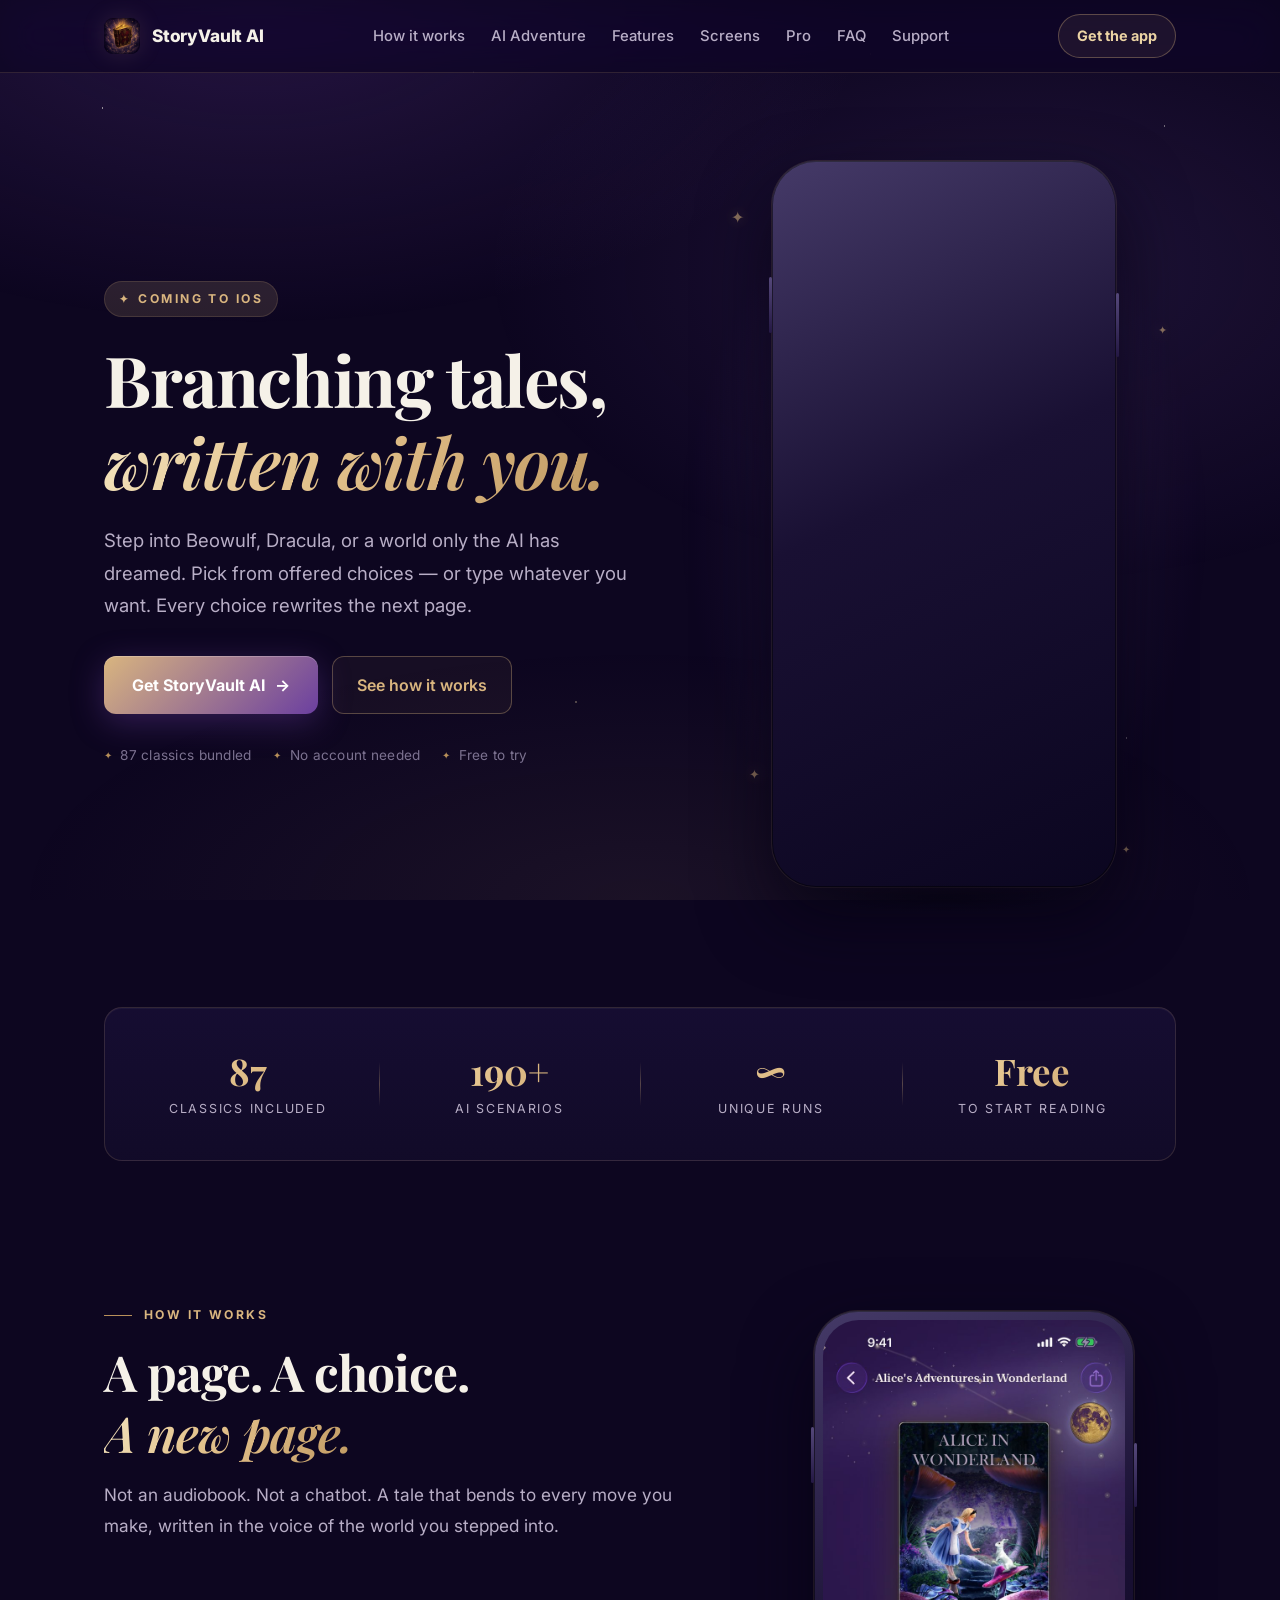
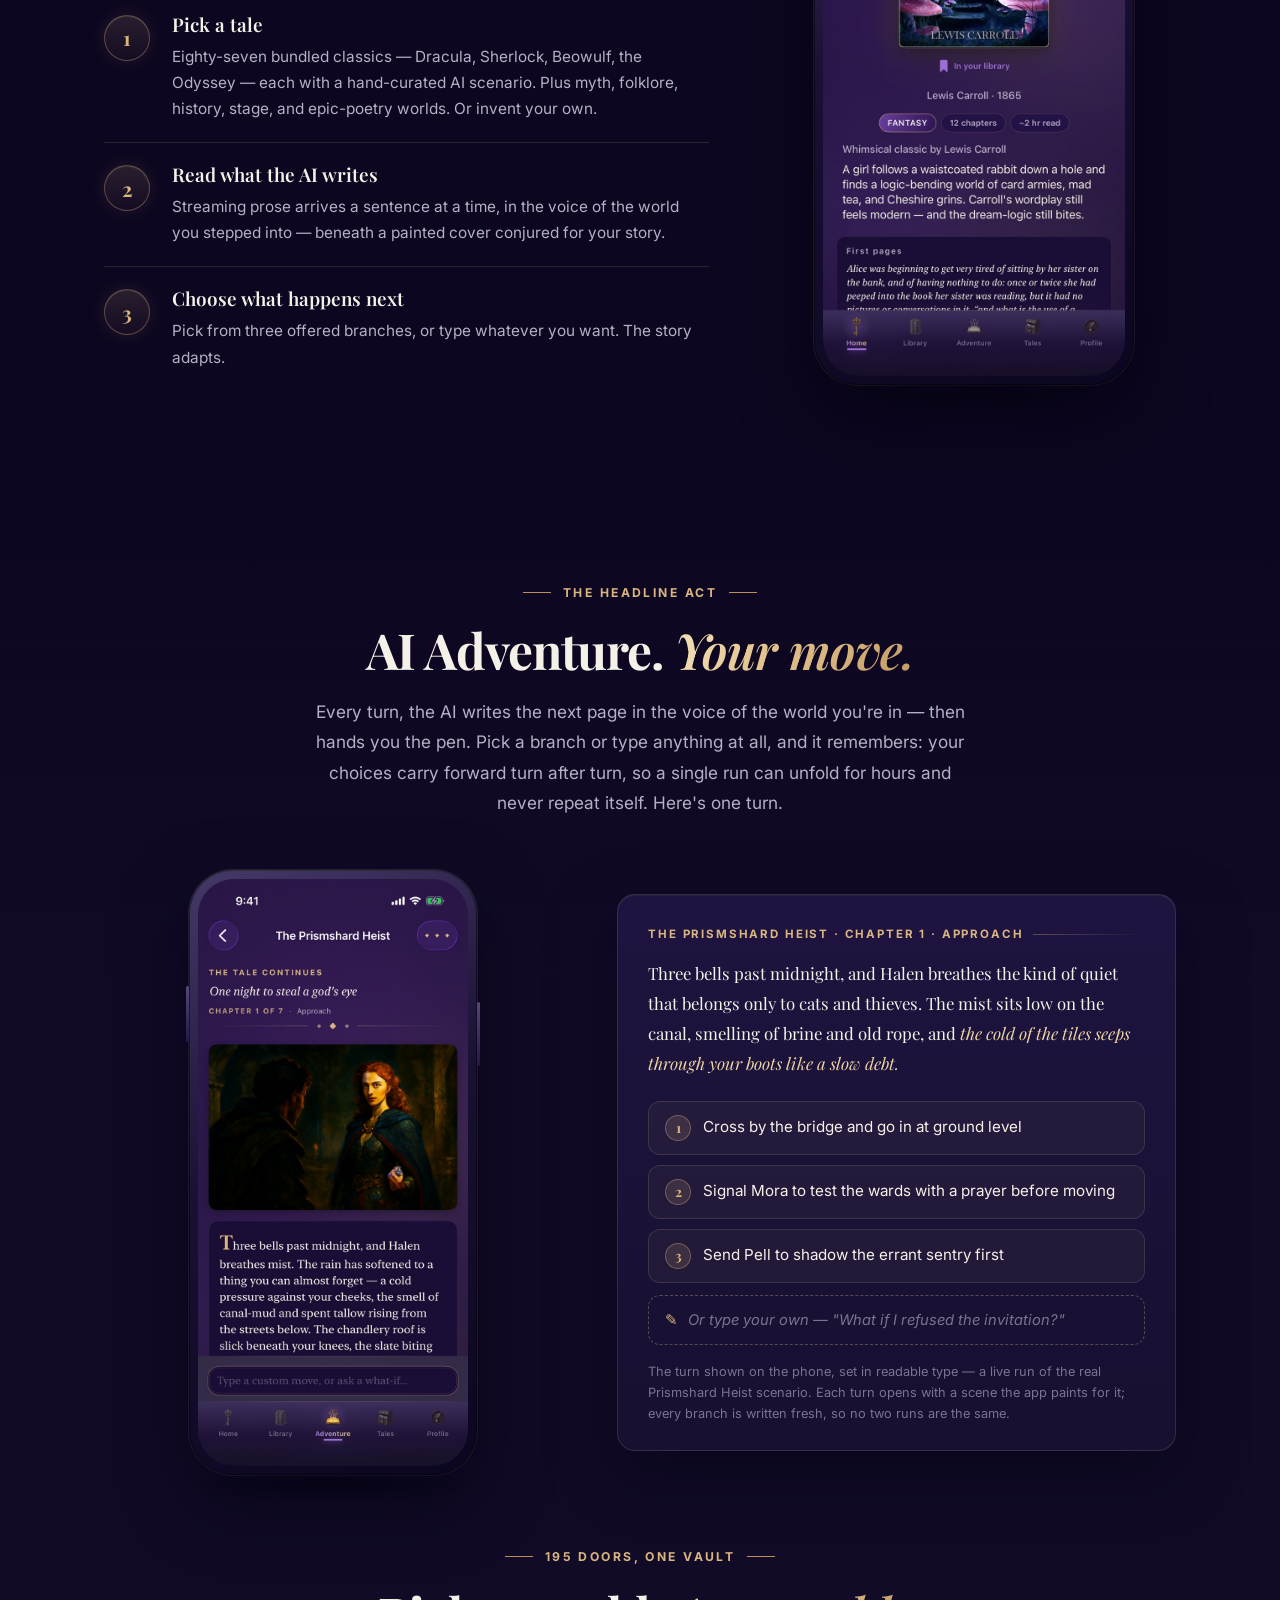
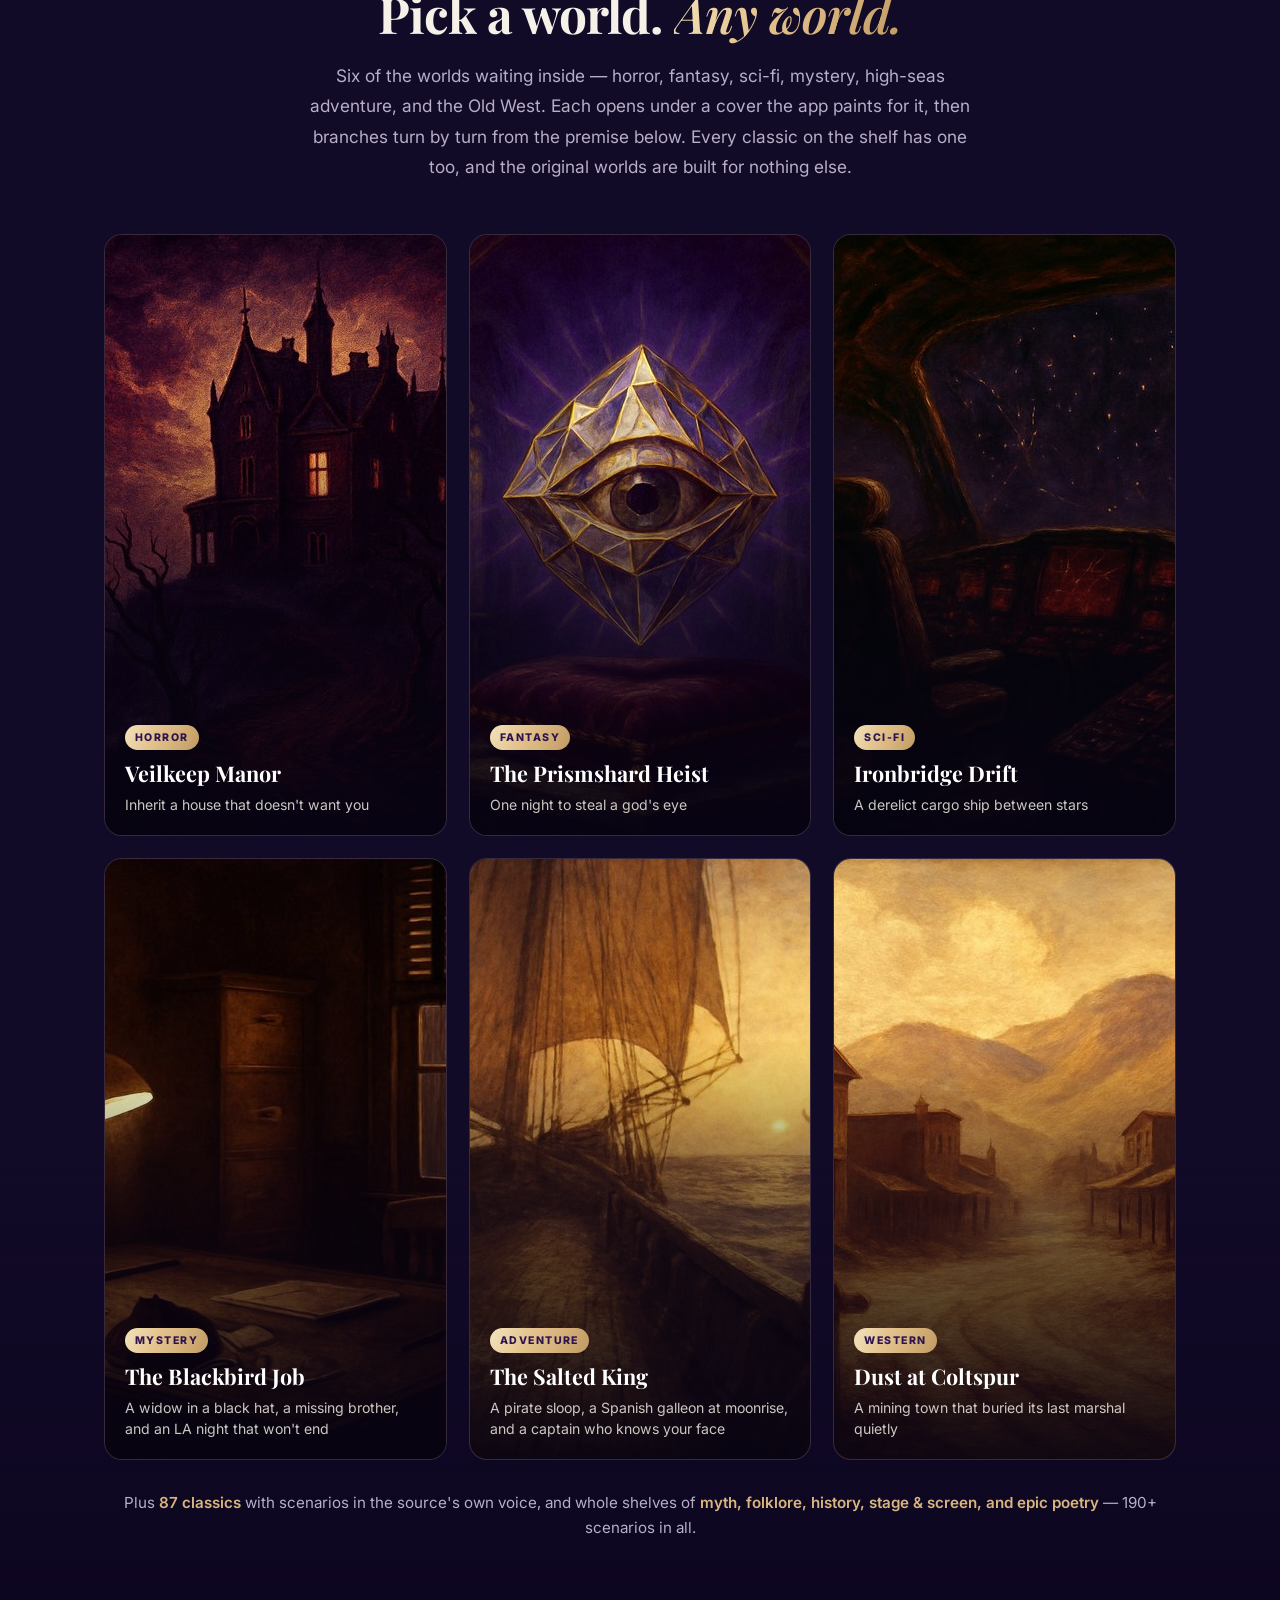
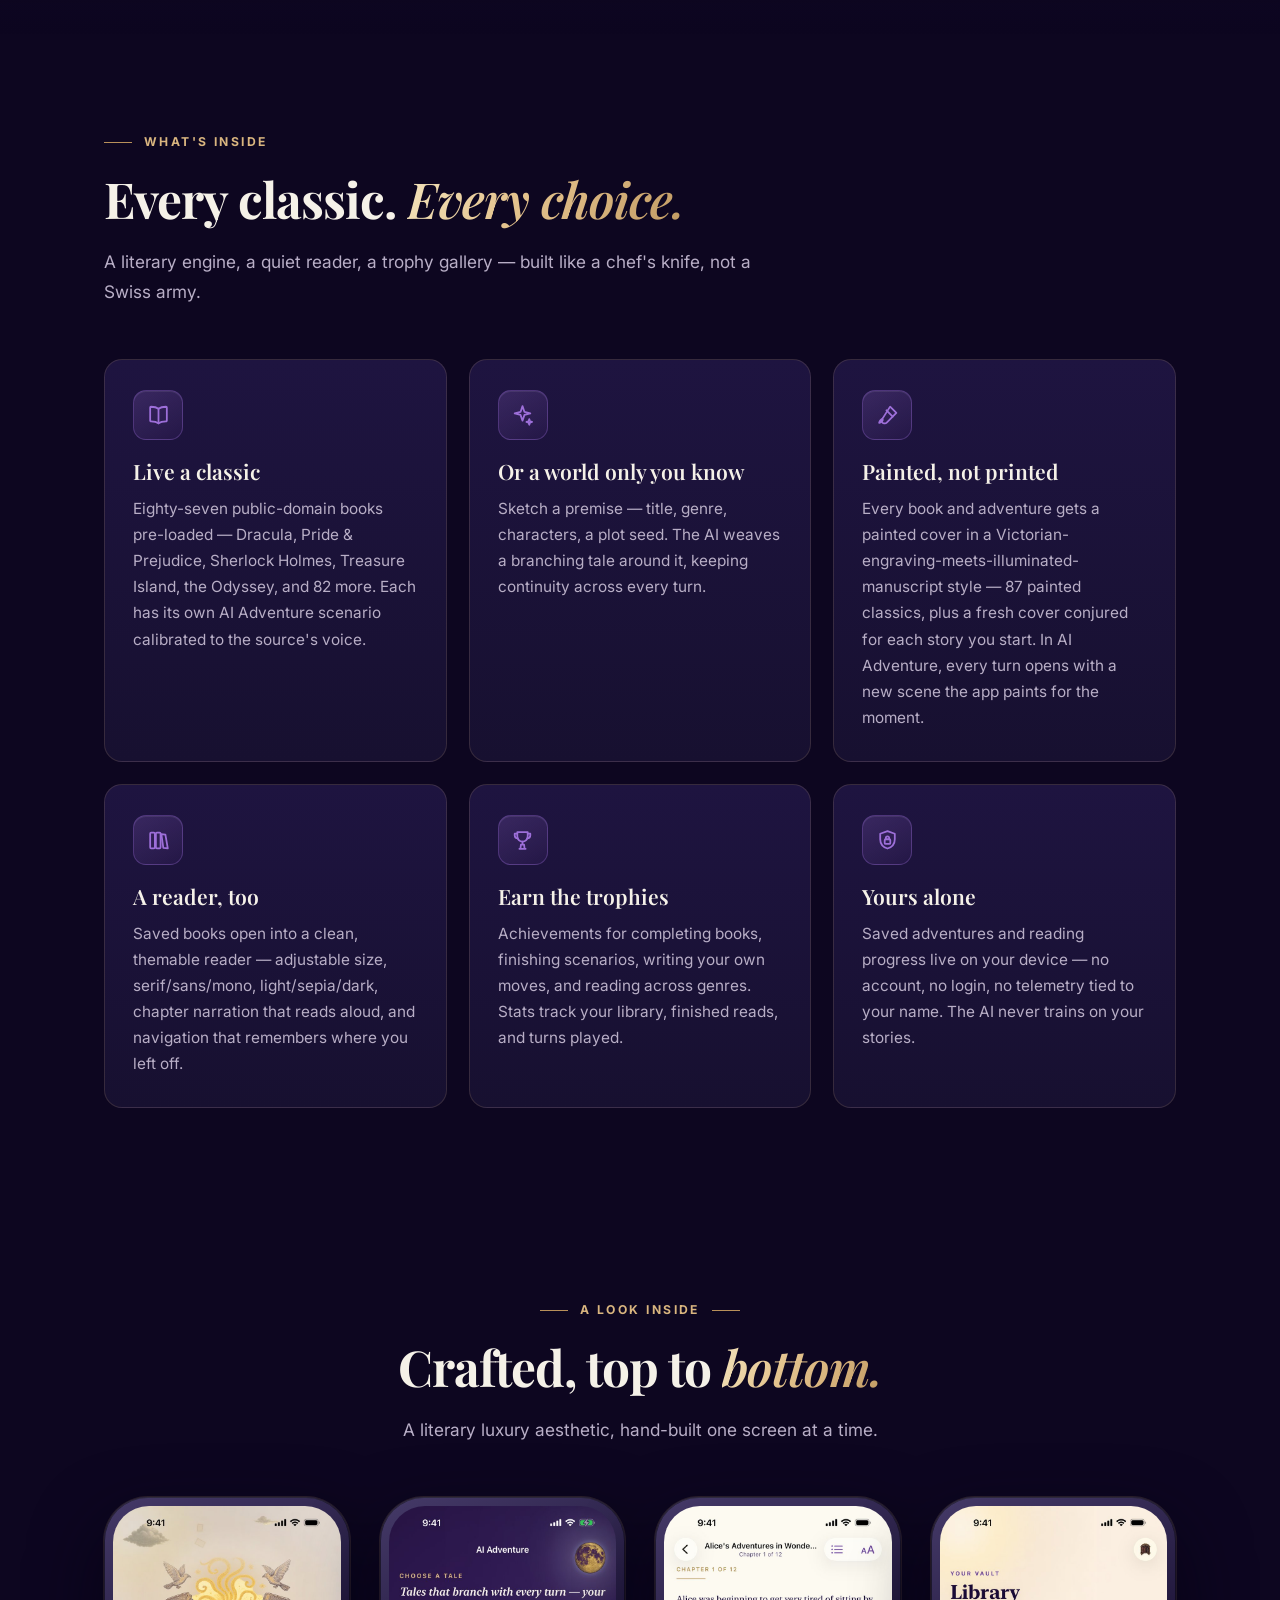
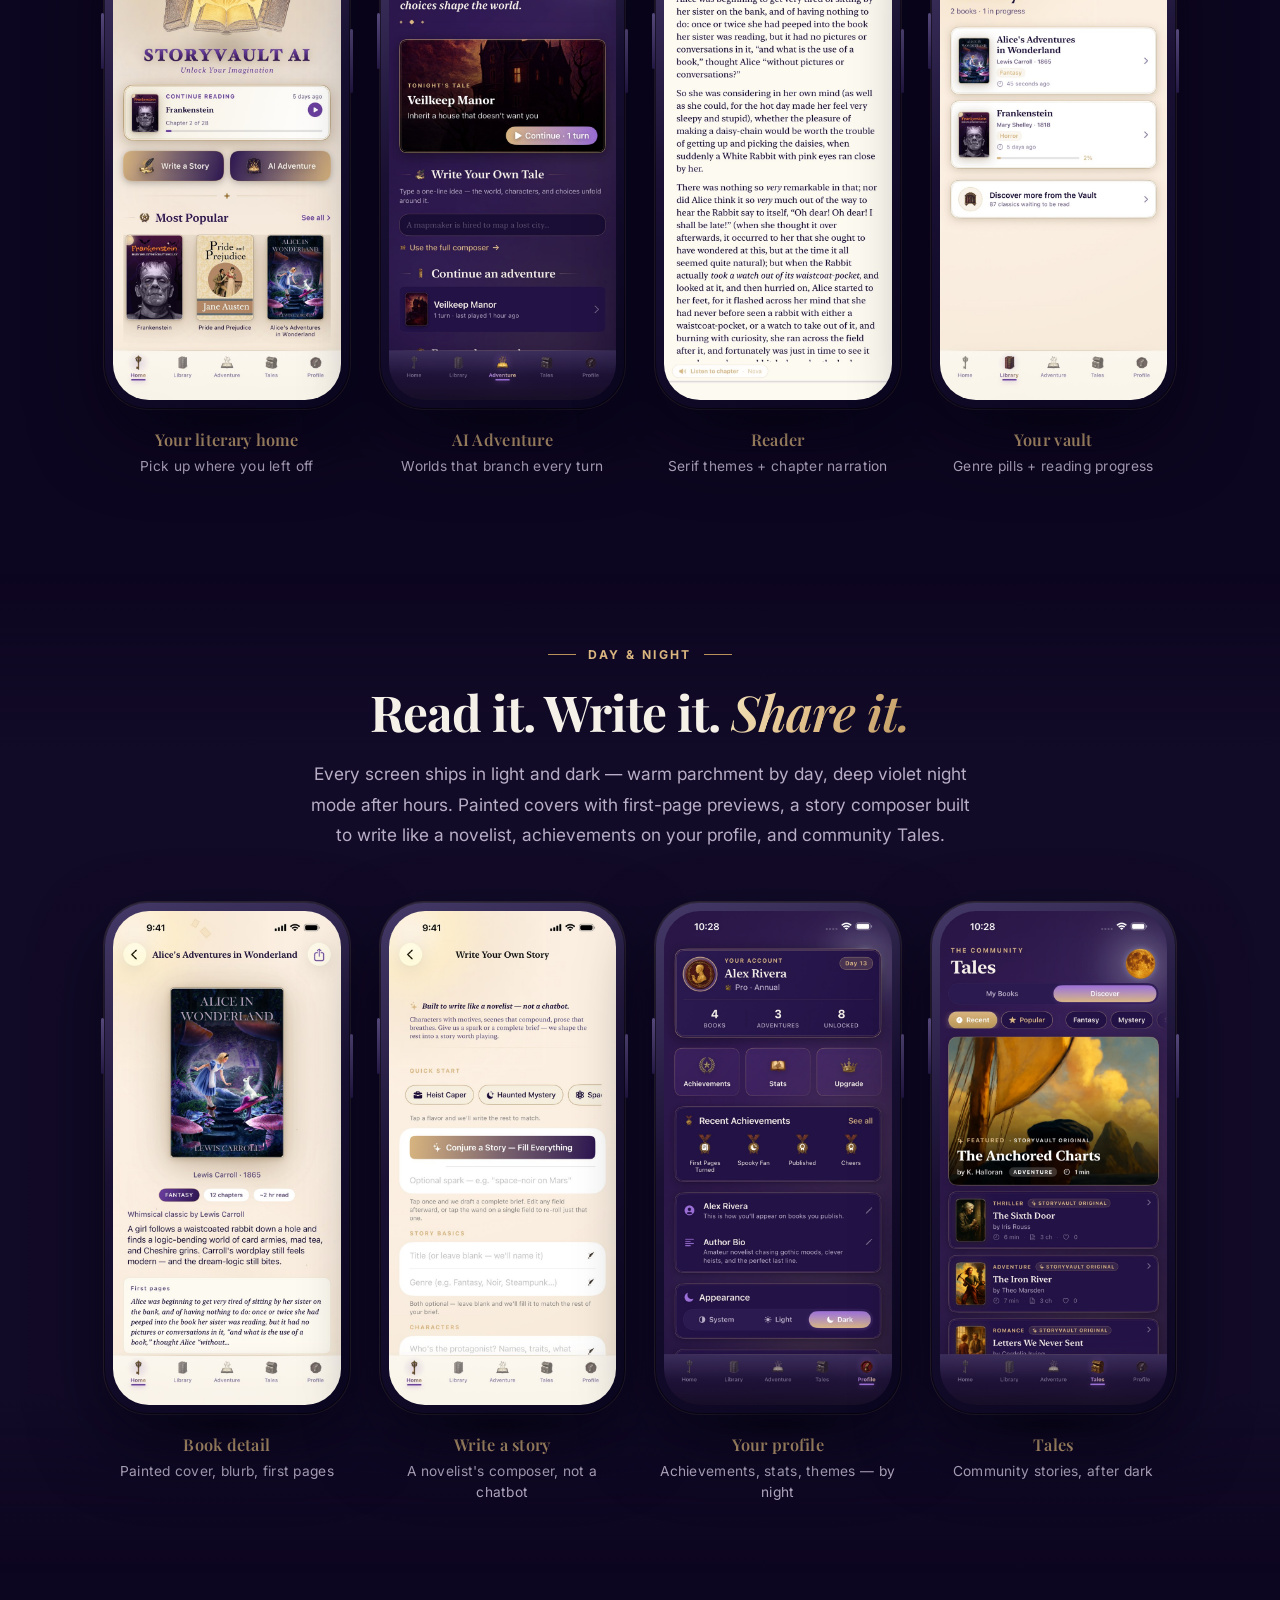
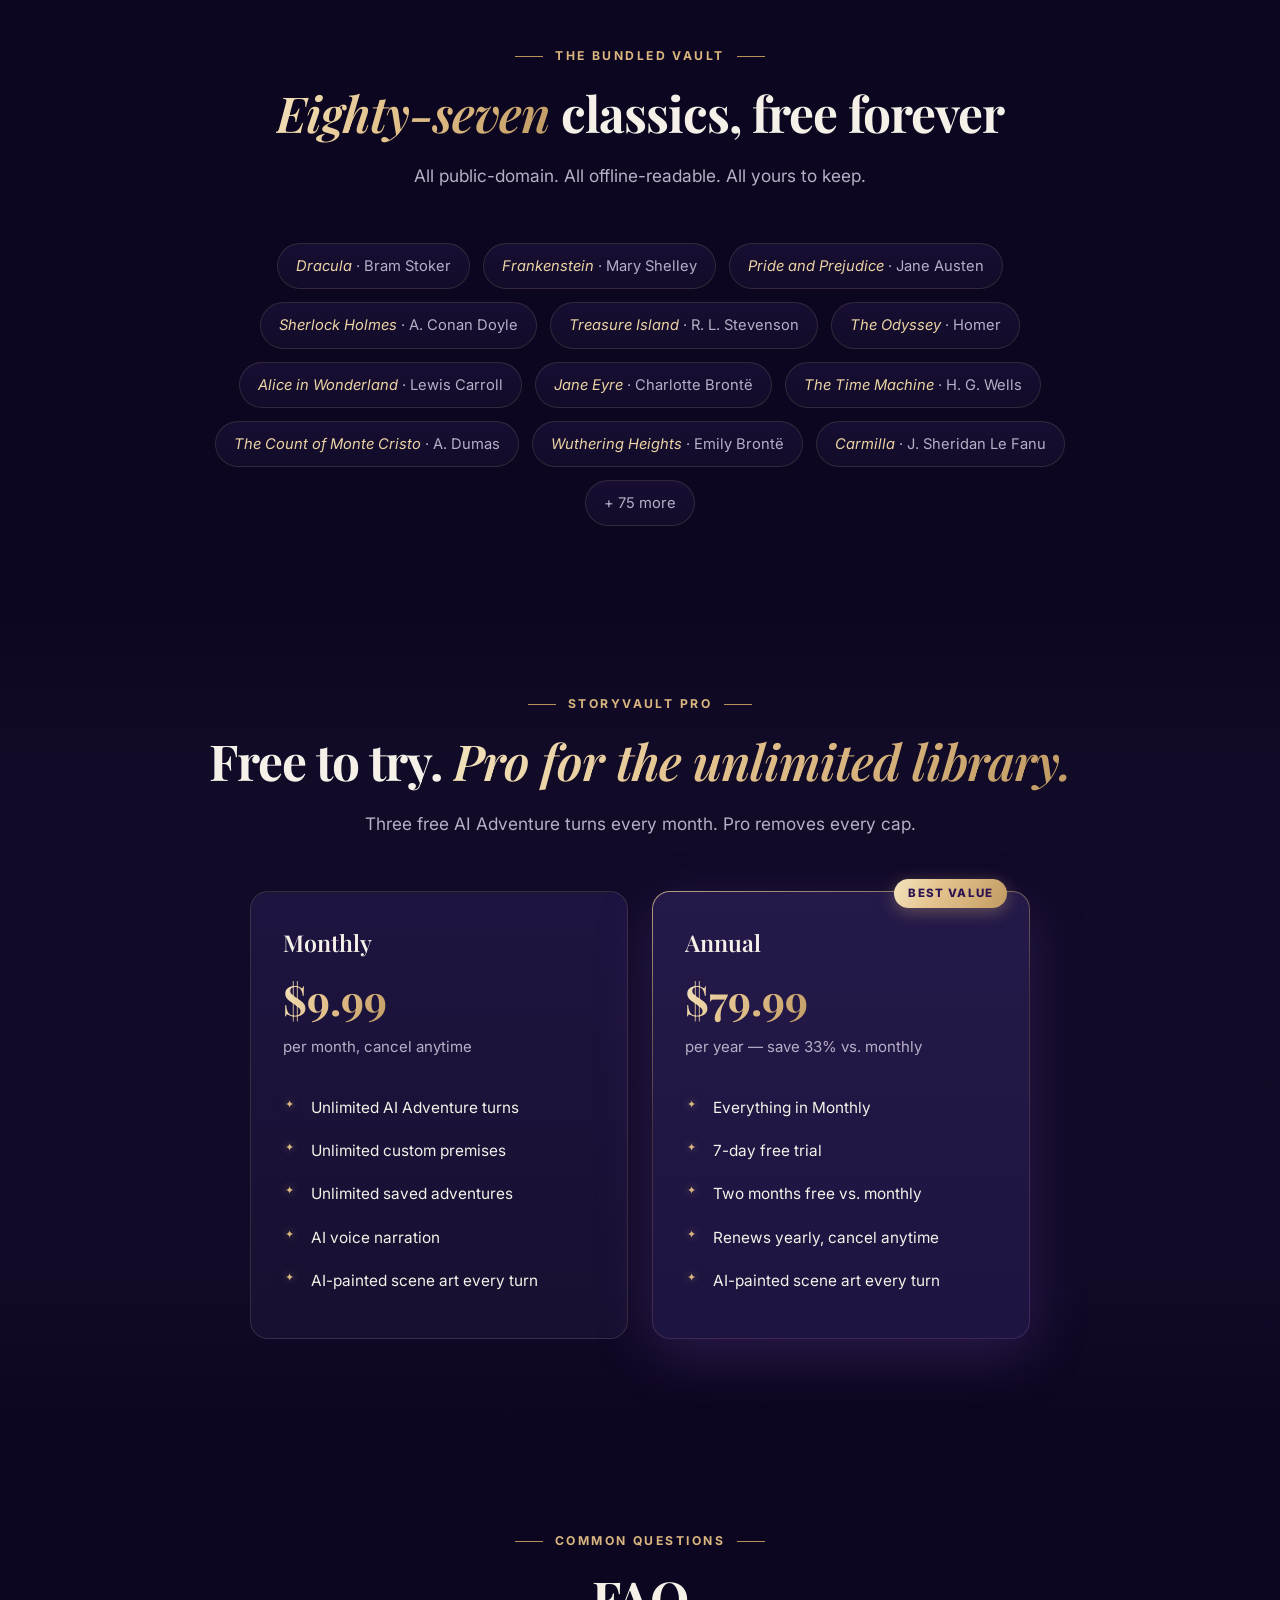
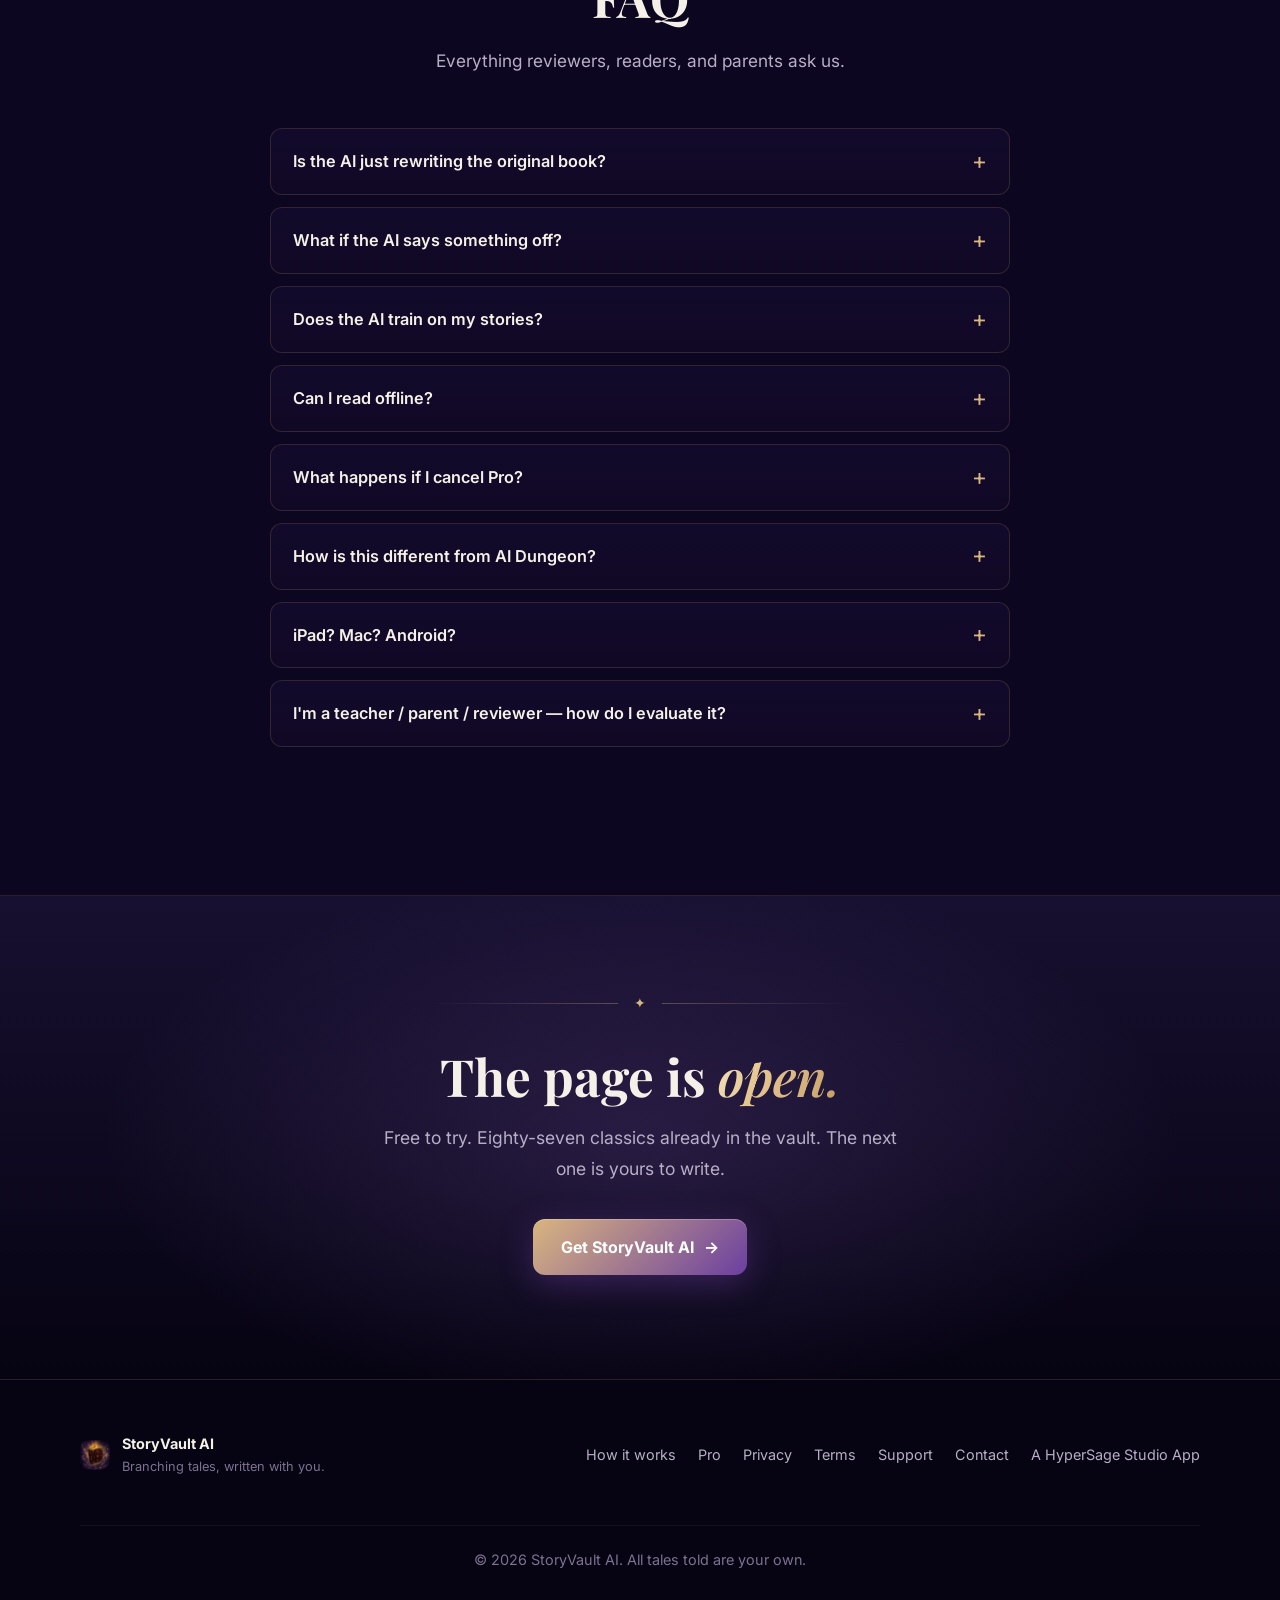
==== index.html @ 04238449 "Hero stat: show "Free" instead of "$0" to start reading A bare "$0" in the stats strip read like a b" ====
<!DOCTYPE html>
<html lang="en">
<head>
  <meta charset="UTF-8">
  <meta name="viewport" content="width=device-width, initial-scale=1.0">
  <title>StoryVault AI — Branching tales, written with you.</title>
  <meta name="description" content="Step into Beowulf, Dracula, or a world only you and the AI know. Every choice rewrites the next page. Eighty-seven classics included. Free to try.">
  <meta name="robots" content="index, follow">
  <link rel="canonical" href="https://drvanus.github.io/storyvault-app/">

  <meta property="og:type" content="website">
  <meta property="og:title" content="StoryVault AI — Branching tales, written with you.">
  <meta property="og:description" content="Step into a classic. Or a world only the AI has dreamed. Every choice rewrites the next page.">
  <meta property="og:url" content="https://drvanus.github.io/storyvault-app/">
  <meta property="og:site_name" content="StoryVault AI">
  <meta property="og:image" content="https://drvanus.github.io/storyvault-app/storyvault-mark.png">
  <meta name="twitter:card" content="summary_large_image">
  <meta name="twitter:title" content="StoryVault AI — Branching tales, written with you.">
  <meta name="twitter:description" content="Step into a classic. Or invent your own world. Every choice rewrites the next page.">
  <meta name="twitter:image" content="https://drvanus.github.io/storyvault-app/storyvault-mark.png">

  <link rel="icon" type="image/png" href="storyvault-mark.png">
  <link rel="apple-touch-icon" href="storyvault-mark.png">

  <link rel="preconnect" href="https://fonts.googleapis.com">
  <link rel="preconnect" href="https://fonts.gstatic.com" crossorigin>
  <link href="https://fonts.googleapis.com/css2?family=Inter:wght@400;500;600;700;800&family=Playfair+Display:ital,wght@0,500;0,600;0,700;0,800;1,500;1,600;1,700&display=swap" rel="stylesheet">
  <link rel="preload" as="image" href="screenshots/home.jpg">

  <script type="application/ld+json">
  {
    "@context": "https://schema.org",
    "@type": "MobileApplication",
    "name": "StoryVault AI",
    "operatingSystem": "iOS",
    "applicationCategory": "EntertainmentApplication",
    "description": "Branching interactive fiction built on 87 public-domain classics plus myth, folklore, history, and original worlds. Every choice rewrites the next page.",
    "offers": { "@type": "Offer", "price": "0", "priceCurrency": "USD" }
  }
  </script>

  <style>
    *, *::before, *::after { margin: 0; padding: 0; box-sizing: border-box; }

    :root {
      --bg: #0D0620;
      --bg-deeper: #060312;
      --fg: #F5F1E8;
      --card: #171030;
      --card-2: #1E1440;
      --primary: #6B3FA0;
      --primary-dark: #2D1450;
      --primary-light: #9D6FD9;
      --accent: #D9B57F;
      --accent-light: #EBD3A4;
      --accent-dark: #B8905A;
      --muted-fg: #B8AEC6;
      --tertiary-fg: #7C7290;
      --border: rgba(217,181,127,0.16);
      --border-strong: rgba(217,181,127,0.34);
      --primary-glow: rgba(157,111,217,0.18);
      --accent-glow: rgba(217,181,127,0.14);
      --radius: 0.75rem;
      --radius-lg: 1.125rem;
      --gold-grad: linear-gradient(115deg, #F3E3BD 0%, #E4C48F 38%, #D9B57F 62%, #C09A62 100%);
      --warm-grad: linear-gradient(135deg, var(--accent), var(--primary));
      --ease: cubic-bezier(.22,.61,.36,1);
    }

    html { scroll-behavior: smooth; }
    @media (prefers-reduced-motion: reduce) { html { scroll-behavior: auto; } }

    body {
      font-family: 'Inter', -apple-system, BlinkMacSystemFont, 'Segoe UI', sans-serif;
      background: var(--bg);
      color: var(--fg);
      line-height: 1.65;
      -webkit-font-smoothing: antialiased;
      -moz-osx-font-smoothing: grayscale;
      overflow-x: hidden;
    }

    /* Cosmic backdrop — deep purple nebulas + a sparse hand-placed starfield.
       Pure CSS, one fixed layer, no images. */
    body::before {
      content: '';
      position: fixed; inset: 0;
      background:
        radial-gradient(1.5px 1.5px at 8% 12%,  rgba(245,241,232,.55) 50%, transparent 51%),
        radial-gradient(1px 1px     at 22% 34%, rgba(235,211,164,.45) 50%, transparent 51%),
        radial-gradient(1.5px 1.5px at 37% 8%,  rgba(245,241,232,.35) 50%, transparent 51%),
        radial-gradient(1px 1px     at 54% 22%, rgba(245,241,232,.5)  50%, transparent 51%),
        radial-gradient(2px 2px     at 68% 6%,  rgba(235,211,164,.4)  50%, transparent 51%),
        radial-gradient(1px 1px     at 79% 30%, rgba(245,241,232,.45) 50%, transparent 51%),
        radial-gradient(1.5px 1.5px at 91% 14%, rgba(245,241,232,.4)  50%, transparent 51%),
        radial-gradient(1px 1px     at 14% 64%, rgba(245,241,232,.3)  50%, transparent 51%),
        radial-gradient(1.5px 1.5px at 45% 78%, rgba(235,211,164,.3)  50%, transparent 51%),
        radial-gradient(1px 1px     at 72% 60%, rgba(245,241,232,.35) 50%, transparent 51%),
        radial-gradient(1.5px 1.5px at 88% 82%, rgba(245,241,232,.3)  50%, transparent 51%),
        radial-gradient(1px 1px     at 30% 92%, rgba(235,211,164,.35) 50%, transparent 51%),
        radial-gradient(ellipse 80% 60% at 20% 0%, rgba(107,63,160,0.26), transparent 60%),
        radial-gradient(ellipse 60% 50% at 80% 30%, rgba(157,111,217,0.13), transparent 70%),
        radial-gradient(ellipse 70% 40% at 50% 100%, rgba(217,181,127,0.07), transparent 70%);
      pointer-events: none;
      z-index: 0;
    }

    ::selection { background: rgba(157,111,217,.4); color: var(--fg); }

    a { color: var(--accent); text-decoration: none; transition: color .2s; }
    a:hover { color: var(--accent-light); }
    :focus-visible {
      outline: 2px solid var(--accent);
      outline-offset: 3px;
      border-radius: 4px;
    }

    .container { max-width: 1120px; margin: 0 auto; padding: 0 24px; position: relative; z-index: 1; }

    /* ===== Descender-safe display text =====
       Every gradient-clipped or tight-leading display span gets breathing
       room below the baseline: padding-bottom extends the paint box so
       g/y/p/j descenders are never sheared, margin-bottom cancels the
       layout shift. Applied via .grad and .safe-desc. */
    .grad {
      background: var(--gold-grad);
      -webkit-background-clip: text;
      background-clip: text;
      color: transparent;
      display: inline-block;
      padding-bottom: 0.16em;
      margin-bottom: -0.16em;
    }
    .safe-desc {
      display: inline-block;
      padding-bottom: 0.12em;
      margin-bottom: -0.12em;
    }

    h1, h2, h3, h4 { text-wrap: balance; }

    /* ===== Ornament divider ===== */
    .ornament {
      display: flex; align-items: center; justify-content: center;
      gap: 16px;
      color: var(--accent);
      font-size: 0.85rem;
      margin: 0 auto;
      max-width: 420px;
    }
    .ornament::before, .ornament::after {
      content: '';
      flex: 1;
      height: 1px;
      background: linear-gradient(90deg, transparent, var(--border-strong));
    }
    .ornament::after {
      background: linear-gradient(90deg, var(--border-strong), transparent);
    }

    /* ===== Scroll reveal (JS adds .js to <html>; no-JS stays visible) ===== */
    .js .reveal {
      opacity: 0;
      transform: translateY(26px);
      transition: opacity .8s var(--ease), transform .8s var(--ease);
    }
    .js .reveal.in { opacity: 1; transform: none; }
    .js .reveal-stagger > * {
      opacity: 0;
      transform: translateY(26px);
      transition: opacity .7s var(--ease), transform .7s var(--ease);
    }
    .js .reveal-stagger.in > * { opacity: 1; transform: none; }
    .js .reveal-stagger.in > :nth-child(2) { transition-delay: .09s; }
    .js .reveal-stagger.in > :nth-child(3) { transition-delay: .18s; }
    .js .reveal-stagger.in > :nth-child(4) { transition-delay: .27s; }
    .js .reveal-stagger.in > :nth-child(5) { transition-delay: .36s; }
    .js .reveal-stagger.in > :nth-child(6) { transition-delay: .45s; }
    @media (prefers-reduced-motion: reduce) {
      .js .reveal, .js .reveal-stagger > * {
        opacity: 1 !important; transform: none !important; transition: none !important;
      }
    }

    /* ===== NAV ===== */
    nav.site {
      position: sticky; top: 0; z-index: 50;
      background: rgba(13,6,32,0.72);
      backdrop-filter: saturate(180%) blur(18px);
      -webkit-backdrop-filter: saturate(180%) blur(18px);
      border-bottom: 1px solid var(--border);
    }
    nav.site .container {
      display: flex; align-items: center; justify-content: space-between;
      gap: 20px;
      padding-top: 14px; padding-bottom: 14px;
    }
    nav.site .brand {
      display: flex; align-items: center; gap: 12px;
      font-weight: 800; color: var(--fg); font-size: 1.08rem;
      letter-spacing: -0.01em;
      white-space: nowrap;
    }
    nav.site .brand img {
      width: 36px; height: 36px;
      border-radius: 9px;
      box-shadow: 0 0 24px var(--accent-glow);
    }
    nav.site .links {
      display: flex; gap: 26px;
      font-size: 0.93rem;
    }
    nav.site .links a { color: var(--muted-fg); font-weight: 500; }
    nav.site .links a:hover { color: var(--accent); }
    .btn-nav {
      display: inline-flex; align-items: center;
      padding: 9px 18px;
      font-size: 0.9rem; font-weight: 700;
      color: var(--accent-light);
      background: rgba(217,181,127,0.08);
      border: 1px solid var(--border-strong);
      border-radius: 999px;
      transition: background .2s, border-color .2s, transform .15s;
      white-space: nowrap;
    }
    .btn-nav:hover {
      background: rgba(217,181,127,0.16);
      border-color: var(--accent);
      color: var(--accent-light);
      transform: translateY(-1px);
    }
    @media (max-width: 860px) {
      nav.site .links { display: none; }
    }

    /* ===== BUTTONS ===== */
    .btn-warm {
      position: relative;
      display: inline-flex; align-items: center; gap: 10px;
      padding: 15px 28px;
      background: var(--warm-grad);
      color: #fff; font-weight: 700; font-size: 1rem;
      border-radius: var(--radius);
      transition: transform .18s var(--ease), box-shadow .18s var(--ease);
      box-shadow:
        0 8px 32px rgba(107,63,160,0.4),
        inset 0 1px 0 rgba(255,255,255,0.22);
      overflow: hidden;
    }
    .btn-warm::after {          /* shine sweep */
      content: '';
      position: absolute; top: 0; bottom: 0; left: -80%;
      width: 50%;
      background: linear-gradient(105deg, transparent, rgba(255,255,255,0.28), transparent);
      transform: skewX(-20deg);
      transition: left .55s var(--ease);
    }
    .btn-warm:hover {
      transform: translateY(-2px);
      box-shadow:
        0 14px 44px rgba(107,63,160,0.55),
        inset 0 1px 0 rgba(255,255,255,0.22);
      color: #fff;
    }
    .btn-warm:hover::after { left: 130%; }
    @media (prefers-reduced-motion: reduce) { .btn-warm::after { display: none; } }
    .btn-outline {
      display: inline-flex; align-items: center; gap: 10px;
      padding: 15px 24px;
      color: var(--accent);
      background: rgba(217,181,127,0.05);
      border: 1px solid var(--border-strong);
      border-radius: var(--radius);
      font-weight: 600; font-size: 1rem;
      transition: background .2s, border-color .2s, transform .15s;
    }
    .btn-outline:hover {
      background: rgba(217,181,127,0.12);
      border-color: var(--accent);
      color: var(--accent-light);
      transform: translateY(-2px);
    }

    /* ===== HERO ===== */
    section.hero {
      padding: 88px 0 96px;
      position: relative;
    }
    .hero-layout {
      display: grid;
      grid-template-columns: 1.08fr 0.92fr;
      gap: 64px;
      align-items: center;
    }
    @media (max-width: 880px) {
      .hero-layout { grid-template-columns: 1fr; gap: 48px; text-align: center; }
      section.hero { padding: 56px 0 72px; }
    }
    .hero-eyebrow {
      display: inline-flex; align-items: center; gap: 8px;
      font-size: 0.76rem;
      font-weight: 700;
      letter-spacing: 0.2em;
      color: var(--accent);
      text-transform: uppercase;
      margin-bottom: 22px;
      padding: 7px 14px;
      background: var(--accent-glow);
      border: 1px solid var(--border);
      border-radius: 999px;
    }
    .hero-eyebrow::before { content: '✦'; font-size: 0.7rem; }
    .hero-text h1 {
      font-family: 'Playfair Display', 'Iowan Old Style', Georgia, serif;
      font-weight: 700;
      font-size: clamp(2.6rem, 6vw, 4.4rem);
      line-height: 1.16;
      letter-spacing: -0.02em;
      margin-bottom: 22px;
    }
    .hero-text h1 .italic-anything {
      font-style: italic; font-weight: 600;
    }
    .hero-text .lede {
      font-size: 1.16rem;
      color: var(--muted-fg);
      max-width: 540px;
      margin-bottom: 34px;
      line-height: 1.75;
    }
    @media (max-width: 880px) { .hero-text .lede { margin-left: auto; margin-right: auto; } }

    .hero-buttons {
      display: flex; gap: 14px; flex-wrap: wrap;
      margin-bottom: 30px;
    }
    @media (max-width: 880px) { .hero-buttons { justify-content: center; } }

    .hero-trust {
      display: flex; flex-wrap: wrap; gap: 10px 22px;
      font-size: 0.85rem;
      color: var(--tertiary-fg);
      letter-spacing: 0.02em;
    }
    @media (max-width: 880px) { .hero-trust { justify-content: center; } }
    .hero-trust span { display: inline-flex; align-items: center; gap: 8px; }
    .hero-trust span::before {
      content: '✦';
      color: var(--accent-dark);
      font-size: 0.62rem;
    }

    .hero-image { position: relative; display: flex; justify-content: center; }
    .hero-image::after {
      content: '';
      position: absolute;
      inset: -70px;
      background: radial-gradient(ellipse at center, var(--primary-glow), transparent 62%);
      pointer-events: none;
      z-index: -1;
    }
    /* floating sparks around the hero device */
    .hero-spark {
      position: absolute;
      color: var(--accent);
      opacity: .6;
      pointer-events: none;
      animation: spark-float 7s ease-in-out infinite;
      text-shadow: 0 0 14px rgba(217,181,127,.6);
    }
    .hero-spark.s1 { top: 6%;  left: 4%;  font-size: 1rem;    animation-delay: 0s; }
    .hero-spark.s2 { top: 22%; right: 2%; font-size: 0.7rem;  animation-delay: 1.6s; }
    .hero-spark.s3 { bottom: 14%; left: 8%; font-size: 0.8rem; animation-delay: 3.2s; }
    .hero-spark.s4 { bottom: 4%; right: 10%; font-size: 0.6rem; animation-delay: 4.8s; }
    @keyframes spark-float {
      0%, 100% { transform: translateY(0);    opacity: .35; }
      50%      { transform: translateY(-12px); opacity: .8; }
    }
    @media (prefers-reduced-motion: reduce) { .hero-spark { animation: none; } }

    /* ===== iPHONE DEVICE FRAME =====
       Dark titanium bezel wrapping a real capture. Screenshots carry
       their own status bar + Dynamic Island, so the frame is a rounded
       bezel + screen clip — no faux notch needed. */
    .device {
      position: relative;
      width: 100%;
      max-width: 288px;
      margin: 0 auto;
      padding: 9px;
      border-radius: 44px;
      background: linear-gradient(155deg, #453a68 0%, #191033 45%, #0b0620 100%);
      box-shadow:
        0 30px 70px rgba(6,3,18,0.72),
        0 0 0 1px rgba(217,181,127,0.16),
        inset 0 1px 1px rgba(255,255,255,0.08),
        inset 0 0 0 1px rgba(0,0,0,0.5);
    }
    .device img {
      display: block;
      width: 100%;
      height: auto;
      border-radius: 36px;
      background: var(--bg-deeper);
    }
    /* Side buttons — titanium rails */
    .device::before,
    .device::after {
      content: '';
      position: absolute;
      width: 3px;
      border-radius: 3px;
      background: linear-gradient(180deg, #55487a, #241844);
    }
    .device::before { left: -3px; top: 116px; height: 56px; }
    .device::after  { right: -3px; top: 132px; height: 64px; }
    .device.device-hero { max-width: 344px; }
    @media (max-width: 880px) { .device.device-hero { max-width: 300px; } }

    /* Floor shadow under a device */
    .device-stage { position: relative; }
    .device-stage::after {
      content: '';
      position: absolute;
      left: 50%; bottom: -26px;
      width: 68%; height: 30px;
      transform: translateX(-50%);
      background: radial-gradient(ellipse at center, rgba(6,3,18,0.65), transparent 70%);
      pointer-events: none;
    }

    /* Hero screenshot carousel — 6 captures (light + dark), 4s each,
       24s loop. Visible window per slide is 1/6 of the cycle with a
       ~0.6s crossfade at each edge. */
    .hero-carousel { position: relative; width: 100%; }
    .hero-carousel img {
      position: absolute;
      inset: 0;
      opacity: 0;
      animation: sv-carousel 24s infinite;
    }
    .hero-carousel img:nth-child(1) { position: relative; animation-delay: 0s; }
    .hero-carousel img:nth-child(2) { animation-delay: 4s; }
    .hero-carousel img:nth-child(3) { animation-delay: 8s; }
    .hero-carousel img:nth-child(4) { animation-delay: 12s; }
    .hero-carousel img:nth-child(5) { animation-delay: 16s; }
    .hero-carousel img:nth-child(6) { animation-delay: 20s; }
    @keyframes sv-carousel {
      0%     { opacity: 0; }
      2.5%   { opacity: 1; }
      16.67% { opacity: 1; }
      19.2%  { opacity: 0; }
      100%   { opacity: 0; }
    }
    @media (prefers-reduced-motion: reduce) {
      .hero-carousel img { animation: none; opacity: 1; }
      .hero-carousel img:nth-child(n+2) { display: none; }
    }

    /* ===== STATS STRIP ===== */
    .stats-strip {
      display: flex; flex-wrap: wrap; justify-content: center;
      gap: 0;
      padding: 34px 12px;
      border: 1px solid var(--border);
      border-radius: var(--radius-lg);
      margin: 24px 0 48px;
      background:
        linear-gradient(180deg, rgba(30,20,64,0.55), rgba(23,16,48,0.55));
      box-shadow: inset 0 1px 0 rgba(255,255,255,0.04);
    }
    .stat {
      text-align: center;
      min-width: 150px;
      flex: 1 1 150px;
      padding: 6px 18px;
      position: relative;
    }
    .stat + .stat::before {
      content: '';
      position: absolute; left: 0; top: 50%;
      transform: translateY(-50%);
      height: 44px; width: 1px;
      background: linear-gradient(180deg, transparent, var(--border-strong), transparent);
    }
    @media (max-width: 700px) {
      .stat { flex: 1 1 42%; padding: 14px 8px; }
      .stat:nth-child(3)::before { display: none; }
    }
    .stat-value {
      font-family: 'Playfair Display', Georgia, serif;
      font-weight: 700; font-size: 2.3rem;
      line-height: 1.25;
      display: block;
    }
    .stat-label {
      font-size: 0.78rem; color: var(--muted-fg);
      text-transform: uppercase; letter-spacing: 0.14em;
      margin-top: 4px;
    }

    /* ===== SECTION ===== */
    section { position: relative; }
    .section-block { padding: 96px 0; }
    .section-block.tight { padding: 72px 0; }
    @media (max-width: 700px) {
      .section-block { padding: 64px 0; }
      .section-block.tight { padding: 52px 0; }
    }
    .section-eyebrow {
      display: flex; align-items: center; gap: 12px;
      font-size: 0.76rem; font-weight: 700;
      letter-spacing: 0.2em; text-transform: uppercase;
      color: var(--accent); margin-bottom: 16px;
    }
    .section-eyebrow::before {
      content: '';
      width: 28px; height: 1px;
      background: var(--accent-dark);
    }
    .section-eyebrow.center {
      justify-content: center;
      text-align: center;
    }
    .section-eyebrow.center::after {
      content: '';
      width: 28px; height: 1px;
      background: var(--accent-dark);
    }
    .section-block h2 {
      font-family: 'Playfair Display', Georgia, serif;
      font-weight: 700; font-size: clamp(2rem, 4vw, 3.1rem);
      line-height: 1.22; letter-spacing: -0.02em;
      margin-bottom: 18px;
    }
    .section-block h2 em {
      font-style: italic; font-weight: 600;
    }
    .section-block .lede {
      color: var(--muted-fg); font-size: 1.08rem;
      max-width: 660px; margin-bottom: 52px;
      line-height: 1.75;
    }

    /* ===== FEATURES ===== */
    .features-grid {
      display: grid;
      grid-template-columns: repeat(auto-fit, minmax(280px, 1fr));
      gap: 22px;
    }
    .feature-card {
      position: relative;
      padding: 30px 28px;
      background: linear-gradient(180deg, var(--card-2), var(--card));
      border: 1px solid var(--border);
      border-radius: var(--radius-lg);
      transition: transform .25s var(--ease), border-color .25s, box-shadow .25s;
      overflow: hidden;
    }
    .feature-card::before {          /* top hairline glint */
      content: '';
      position: absolute; top: 0; left: 12%; right: 12%;
      height: 1px;
      background: linear-gradient(90deg, transparent, rgba(217,181,127,.35), transparent);
      opacity: 0;
      transition: opacity .25s;
    }
    .feature-card:hover {
      transform: translateY(-5px);
      border-color: var(--border-strong);
      box-shadow: 0 20px 52px rgba(6,3,18,0.6), 0 0 0 1px rgba(217,181,127,0.06);
    }
    .feature-card:hover::before { opacity: 1; }
    .feature-card .icon-box {
      width: 50px; height: 50px;
      border-radius: 13px;
      display: flex; align-items: center; justify-content: center;
      background: linear-gradient(150deg, rgba(157,111,217,0.22), rgba(107,63,160,0.10));
      border: 1px solid rgba(157,111,217,0.32);
      margin-bottom: 18px;
      color: var(--primary-light);
      box-shadow: inset 0 1px 0 rgba(255,255,255,0.08);
    }
    .feature-card .icon-box svg { width: 25px; height: 25px; display: block; }
    .feature-card h3 {
      font-family: 'Playfair Display', Georgia, serif;
      font-weight: 600;
      font-size: 1.32rem; line-height: 1.28;
      margin-bottom: 9px;
      padding-bottom: 0.08em;   /* descender room for g/y in serif titles */
    }
    .feature-card p {
      color: var(--muted-fg);
      font-size: 0.96rem;
      line-height: 1.7;
    }

    /* ===== HOW IT WORKS ===== */
    .how-grid {
      display: grid;
      grid-template-columns: 1.2fr 0.8fr;
      gap: 64px; align-items: center;
    }
    @media (max-width: 880px) { .how-grid { grid-template-columns: 1fr; gap: 44px; } }
    .how-image {
      border-radius: var(--radius-lg);
      width: 100%; max-width: 460px;
      display: block; margin: 0 auto;
      box-shadow:
        0 20px 60px rgba(107,63,160,0.35),
        0 0 0 1px var(--border);
    }
    .how-steps { list-style: none; counter-reset: step; }
    .how-steps li {
      counter-increment: step;
      padding: 20px 0 20px 68px;
      position: relative;
    }
    .how-steps li + li {
      border-top: 1px solid var(--border);
    }
    .how-steps li::before {
      content: counter(step);
      position: absolute; left: 0; top: 22px;
      width: 46px; height: 46px;
      display: flex; align-items: center; justify-content: center;
      font-family: 'Playfair Display', Georgia, serif;
      font-weight: 700; font-size: 1.25rem;
      color: var(--accent);
      background:
        linear-gradient(180deg, rgba(217,181,127,0.14), rgba(217,181,127,0.04));
      border: 1px solid var(--border-strong);
      border-radius: 50%;
      box-shadow: 0 0 18px rgba(217,181,127,0.12), inset 0 1px 0 rgba(255,255,255,0.08);
    }
    .how-steps h4 {
      font-family: 'Playfair Display', Georgia, serif;
      font-weight: 600; font-size: 1.18rem;
      line-height: 1.3;
      margin-bottom: 5px;
      padding-bottom: 0.08em;
    }
    .how-steps p { color: var(--muted-fg); font-size: 0.96rem; line-height: 1.7; }

    /* ===== SCREENS STRIP ===== */
    .screens-grid {
      display: grid;
      grid-template-columns: repeat(4, 1fr);
      gap: 30px;
      align-items: start;
    }
    @media (max-width: 880px) {
      .screens-grid { grid-template-columns: repeat(2, 1fr); gap: 40px 20px; }
    }
    .screen-card { text-align: center; }
    .screen-card .device {
      transition: transform .35s var(--ease), box-shadow .35s var(--ease);
    }
    .screen-card:hover .device {
      transform: translateY(-9px);
      box-shadow:
        0 36px 84px rgba(107,63,160,0.42),
        0 0 0 1px rgba(217,181,127,0.24),
        inset 0 1px 1px rgba(255,255,255,0.08),
        inset 0 0 0 1px rgba(0,0,0,0.5);
    }
    .screen-card .screen-label {
      margin-top: 18px;
      font-size: 0.86rem;
      color: var(--muted-fg);
      letter-spacing: 0.02em;
      line-height: 1.5;
    }
    .screen-card .screen-label strong {
      display: block;
      font-family: 'Playfair Display', Georgia, serif;
      color: var(--accent);
      font-weight: 600;
      font-size: 1.02rem;
      margin-bottom: 3px;
      padding-bottom: 0.08em;
    }

    /* ===== LIBRARY CHIPS ===== */
    .library-tape {
      display: flex; gap: 13px; flex-wrap: wrap;
      justify-content: center;
      max-width: 900px;
      margin: 0 auto;
    }
    .library-chip {
      padding: 10px 18px;
      background: linear-gradient(180deg, rgba(30,20,64,0.6), rgba(23,16,48,0.6));
      border: 1px solid var(--border);
      border-radius: 999px;
      font-size: 0.92rem;
      color: var(--muted-fg);
      transition: border-color .2s, color .2s, transform .2s, box-shadow .2s;
    }
    .library-chip:hover {
      border-color: var(--accent);
      color: var(--accent-light);
      transform: translateY(-2px);
      box-shadow: 0 6px 20px rgba(6,3,18,0.5);
    }
    .library-chip em {
      font-style: italic;
      color: var(--accent-light);
    }

    /* ===== PRO PLANS ===== */
    .plans {
      display: grid;
      grid-template-columns: repeat(2, 1fr);
      gap: 24px;
      max-width: 780px;
      margin: 0 auto;
    }
    @media (max-width: 800px) { .plans { grid-template-columns: 1fr; max-width: 460px; } }

    .plan {
      padding: 36px 32px;
      background: linear-gradient(180deg, var(--card-2), var(--card));
      border: 1px solid var(--border);
      border-radius: var(--radius-lg);
      position: relative;
      transition: transform .25s var(--ease), box-shadow .25s;
    }
    .plan:hover {
      transform: translateY(-4px);
      box-shadow: 0 20px 52px rgba(6,3,18,0.55);
    }
    .plan.featured {
      border: 1px solid transparent;
      background:
        linear-gradient(180deg, #241948, var(--card-2)) padding-box,
        linear-gradient(160deg, rgba(235,211,164,.75), rgba(217,181,127,.25) 40%, rgba(107,63,160,.5)) border-box;
      box-shadow: 0 18px 56px rgba(107,63,160,0.28);
    }
    .plan.featured::before {
      content: 'Best Value';
      position: absolute;
      top: -13px; right: 22px;
      padding: 5px 14px;
      background: var(--gold-grad);
      color: var(--primary-dark);
      font-size: 0.72rem; font-weight: 800;
      letter-spacing: 0.1em;
      border-radius: 999px;
      text-transform: uppercase;
      box-shadow: 0 4px 16px rgba(217,181,127,0.35);
    }
    .plan h3 {
      font-family: 'Playfair Display', Georgia, serif;
      font-weight: 600; font-size: 1.45rem;
      line-height: 1.3;
      margin-bottom: 2px;
      padding-bottom: 0.08em;
    }
    .plan .price {
      font-family: 'Playfair Display', Georgia, serif;
      font-weight: 700; font-size: 2.6rem;
      line-height: 1.3;
      margin: 10px 0 2px;
    }
    .plan .period {
      color: var(--muted-fg); font-size: 0.94rem;
      margin-bottom: 26px;
    }
    .plan ul { list-style: none; }
    .plan li {
      padding: 9px 0 9px 28px;
      font-size: 0.96rem;
      position: relative;
      color: var(--fg);
    }
    .plan li::before {
      content: '✦';
      position: absolute; left: 2px; top: 9px;
      font-size: 0.7rem;
      color: var(--accent);
      text-shadow: 0 0 8px rgba(217,181,127,0.5);
    }
    .plan li.muted { color: var(--muted-fg); }
    .plan li.muted::before { color: var(--tertiary-fg); text-shadow: none; }

    /* ===== AI ADVENTURE SHOWCASE ===== */
    .adv-hero-grid {
      display: grid;
      grid-template-columns: 0.9fr 1.1fr;
      gap: 56px;
      align-items: center;
      margin-bottom: 72px;
    }
    @media (max-width: 880px) { .adv-hero-grid { grid-template-columns: 1fr; gap: 44px; } }

    /* The "turn" panel — a stylized rendition of an adventure turn using
       the app's real opening prose and choice-chip idiom. */
    .turn-panel {
      background: linear-gradient(180deg, var(--card-2), var(--card));
      border: 1px solid var(--border);
      border-radius: var(--radius-lg);
      padding: 30px 30px 26px;
      box-shadow: 0 24px 64px rgba(6,3,18,0.55), inset 0 1px 0 rgba(255,255,255,0.05);
      position: relative;
    }
    .turn-panel .turn-kicker {
      display: flex; align-items: center; gap: 10px;
      font-size: 0.72rem; font-weight: 700;
      letter-spacing: 0.16em; text-transform: uppercase;
      color: var(--accent);
      margin-bottom: 14px;
    }
    .turn-panel .turn-kicker::after {
      content: '';
      flex: 1; height: 1px;
      background: linear-gradient(90deg, var(--border-strong), transparent);
    }
    .turn-panel .prose {
      font-family: 'Playfair Display', 'Iowan Old Style', Georgia, serif;
      font-size: 1.05rem;
      line-height: 1.8;
      color: var(--fg);
      margin-bottom: 22px;
    }
    .turn-panel .prose em { color: var(--accent-light); }
    .turn-choices { display: flex; flex-direction: column; gap: 10px; }
    .turn-choice {
      display: flex; align-items: center; gap: 12px;
      text-align: left;
      padding: 13px 16px;
      background: rgba(217,181,127,0.05);
      border: 1px solid var(--border);
      border-radius: 12px;
      color: var(--fg);
      font-size: 0.95rem;
      line-height: 1.5;
      transition: border-color .2s, background .2s, transform .15s;
    }
    .turn-choice:hover {
      border-color: var(--accent);
      background: rgba(217,181,127,0.11);
      color: var(--fg);
      transform: translateX(4px);
    }
    .turn-choice .n {
      flex: 0 0 26px; height: 26px;
      display: flex; align-items: center; justify-content: center;
      font-family: 'Playfair Display', Georgia, serif;
      font-weight: 700; font-size: 0.85rem;
      color: var(--accent);
      border: 1px solid var(--border-strong);
      border-radius: 50%;
      background: var(--accent-glow);
    }
    .turn-custom {
      margin-top: 12px;
      display: flex; align-items: center; gap: 10px;
      padding: 12px 16px;
      border: 1px dashed var(--border-strong);
      border-radius: 12px;
      color: var(--tertiary-fg);
      font-size: 0.92rem;
      font-style: italic;
    }
    .turn-custom::before { content: '✎'; color: var(--accent); font-style: normal; }
    .turn-note {
      margin-top: 16px;
      font-size: 0.8rem;
      color: var(--tertiary-fg);
    }

    /* Genre scenario cards — real painted covers + catalog copy. */
    .adv-worlds-grid {
      display: grid;
      grid-template-columns: repeat(3, 1fr);
      gap: 22px;
    }
    @media (max-width: 900px) { .adv-worlds-grid { grid-template-columns: repeat(2, 1fr); } }
    @media (max-width: 560px) { .adv-worlds-grid { grid-template-columns: 1fr; } }
    .world-card {
      position: relative;
      border-radius: var(--radius-lg);
      overflow: hidden;
      border: 1px solid var(--border);
      background: var(--card);
      transition: transform .3s var(--ease), box-shadow .3s, border-color .3s;
    }
    .world-card:hover {
      transform: translateY(-6px);
      border-color: var(--border-strong);
      box-shadow: 0 26px 64px rgba(6,3,18,0.65);
    }
    .world-card img {
      display: block;
      width: 100%;
      aspect-ratio: 4 / 5;
      object-fit: cover;
      transition: transform .5s var(--ease);
    }
    .world-card:hover img { transform: scale(1.04); }
    .world-card .world-overlay {
      position: absolute; inset: 0;
      background: linear-gradient(180deg, transparent 30%, rgba(6,3,18,0.55) 62%, rgba(6,3,18,0.93));
      display: flex; flex-direction: column; justify-content: flex-end;
      padding: 20px;
    }
    .world-card .world-genre {
      align-self: flex-start;
      font-size: 0.66rem; font-weight: 800;
      letter-spacing: 0.14em; text-transform: uppercase;
      color: var(--primary-dark);
      background: var(--gold-grad);
      padding: 4px 10px;
      border-radius: 999px;
      margin-bottom: 10px;
    }
    .world-card h3 {
      font-family: 'Playfair Display', Georgia, serif;
      font-weight: 700;
      font-size: 1.35rem;
      line-height: 1.25;
      color: #fff;
      margin-bottom: 5px;
      padding-bottom: 0.08em;
    }
    .world-card .world-tagline {
      font-size: 0.88rem;
      color: rgba(245,241,232,0.82);
      line-height: 1.5;
    }
    .adv-more {
      text-align: center;
      margin-top: 30px;
      color: var(--muted-fg);
      font-size: 0.95rem;
    }
    .adv-more strong { color: var(--accent); font-weight: 600; }

    /* ===== FAQ ===== */
    .faq-list { max-width: 740px; margin: 0 auto; }
    details.faq {
      padding: 4px 22px;
      border: 1px solid var(--border);
      border-radius: var(--radius);
      background: linear-gradient(180deg, rgba(30,20,64,0.35), rgba(23,16,48,0.35));
      margin-bottom: 12px;
      transition: border-color .2s;
    }
    details.faq:hover { border-color: var(--border-strong); }
    details.faq[open] { border-color: var(--border-strong); }
    details.faq summary {
      font-weight: 600; font-size: 1.02rem;
      cursor: pointer;
      list-style: none;
      display: flex; justify-content: space-between; align-items: center;
      gap: 16px;
      padding: 15px 0;
      color: var(--fg);
    }
    details.faq summary::-webkit-details-marker { display: none; }
    details.faq summary::after {
      content: '+';
      flex: 0 0 auto;
      color: var(--accent);
      font-weight: 400; font-size: 1.45rem;
      line-height: 1;
      transition: transform .25s var(--ease);
    }
    details.faq[open] summary::after { transform: rotate(45deg); }
    details.faq p {
      padding-bottom: 18px;
      color: var(--muted-fg);
      font-size: 0.97rem; line-height: 1.75;
    }

    /* ===== CTA STRIP ===== */
    .cta-strip {
      text-align: center;
      padding: 96px 24px 104px;
      background:
        radial-gradient(ellipse 60% 80% at center, var(--primary-glow), transparent 70%),
        linear-gradient(180deg, var(--card), var(--bg-deeper));
      border-top: 1px solid var(--border);
      margin-top: 40px;
      position: relative;
      overflow: hidden;
    }
    .cta-strip .ornament { margin-bottom: 30px; }
    .cta-strip h2 {
      font-family: 'Playfair Display', Georgia, serif;
      font-weight: 700; font-size: clamp(2.1rem, 4.5vw, 3.2rem);
      line-height: 1.22;
      margin-bottom: 16px;
    }
    .cta-strip h2 em { font-style: italic; font-weight: 600; }
    .cta-strip p {
      color: var(--muted-fg);
      font-size: 1.1rem; margin-bottom: 34px;
      max-width: 540px; margin-left: auto; margin-right: auto;
      line-height: 1.75;
    }

    /* ===== FOOTER ===== */
    footer.site {
      padding: 52px 24px 56px;
      color: var(--tertiary-fg);
      font-size: 0.9rem;
      background: var(--bg-deeper);
      border-top: 1px solid var(--border);
    }
    footer.site .footer-inner {
      max-width: 1120px; margin: 0 auto;
      display: flex; flex-wrap: wrap; align-items: center;
      justify-content: space-between;
      gap: 22px;
      position: relative; z-index: 1;
    }
    footer.site .brand {
      display: flex; align-items: center; gap: 12px;
      color: var(--fg); font-weight: 700;
    }
    footer.site .brand img { width: 30px; height: 30px; border-radius: 7px; }
    footer.site .brand small {
      display: block;
      color: var(--tertiary-fg); font-weight: 400; font-size: 0.8rem;
    }
    footer.site .links { display: flex; flex-wrap: wrap; gap: 8px 22px; }
    footer.site .links a { color: var(--muted-fg); }
    footer.site .links a:hover { color: var(--accent); }
    footer.site .copyright {
      width: 100%;
      margin-top: 26px; padding-top: 22px;
      border-top: 1px solid rgba(217,181,127,0.08);
      text-align: center;
    }
    @media (max-width: 640px) {
      footer.site .footer-inner { flex-direction: column; text-align: center; }
      footer.site .brand { flex-direction: column; }
    }
  </style>
</head>
<body>

  <!-- ===== NAV ===== -->
  <nav class="site">
    <div class="container">
      <a class="brand" href="#top" aria-label="StoryVault AI home">
        <img src="storyvault-mark.png" alt="">
        StoryVault&nbsp;AI
      </a>
      <div class="links">
        <a href="#how">How it works</a>
        <a href="#adventure">AI Adventure</a>
        <a href="#features">Features</a>
        <a href="#screens">Screens</a>
        <a href="#plans">Pro</a>
        <a href="#faq">FAQ</a>
        <a href="support.html">Support</a>
      </div>
      <a href="#plans" class="btn-nav">Get the app</a>
    </div>
  </nav>

  <!-- ===== HERO ===== -->
  <section class="hero" id="top">
    <div class="container">
      <div class="hero-layout">
        <div class="hero-text">
          <span class="hero-eyebrow">Coming to iOS</span>
          <h1>Branching tales,<br><span class="italic-anything grad">written with you.</span></h1>
          <p class="lede">Step into Beowulf, Dracula, or a world only the AI has dreamed. Pick from offered choices — or type whatever you want. Every choice rewrites the next page.</p>
          <div class="hero-buttons">
            <a href="#plans" class="btn-warm">
              <span>Get StoryVault AI</span>
              <span aria-hidden="true">→</span>
            </a>
            <a href="#how" class="btn-outline">See how it works</a>
          </div>
          <div class="hero-trust">
            <span>87 classics bundled</span>
            <span>No account needed</span>
            <span>Free to try</span>
          </div>
        </div>
        <div class="hero-image">
          <span class="hero-spark s1" aria-hidden="true">✦</span>
          <span class="hero-spark s2" aria-hidden="true">✦</span>
          <span class="hero-spark s3" aria-hidden="true">✦</span>
          <span class="hero-spark s4" aria-hidden="true">✦</span>
          <div class="device-stage">
            <div class="device device-hero">
              <div class="hero-carousel">
                <img src="screenshots/home.jpg" width="720" height="1564" alt="StoryVault AI home in light mode — Continue Reading Frankenstein, Write a Story and AI Adventure buttons, and Most Popular classics">
                <img src="screenshots/adventure-turn.jpg" width="720" height="1564" alt="A live AI Adventure turn — The Prismshard Heist in dark mode, a painted scene above the story text and a 'Type your own move' box" loading="lazy">
                <img src="screenshots/library.jpg" width="720" height="1564" alt="Your Vault library in light mode — the Veilkeep Manor adventure beside Alice, Dracula, and Frankenstein" loading="lazy">
                <img src="screenshots/reader-dark.jpg" width="720" height="1564" alt="The reader in dark mode — Alice in Wonderland in a clean night-reading view" loading="lazy">
                <img src="screenshots/write-story.jpg" width="720" height="1564" alt="Write Your Own Story composer in light mode — quick-start flavors and Conjure a Story" loading="lazy">
                <img src="screenshots/home-dark.jpg" width="720" height="1564" alt="StoryVault AI home in dark mode — the same literary home by night" loading="lazy">
              </div>
            </div>
          </div>
        </div>
      </div>
    </div>
  </section>

  <!-- ===== STATS STRIP ===== -->
  <div class="container">
    <div class="stats-strip reveal">
      <div class="stat">
        <span class="stat-value grad">87</span>
        <span class="stat-label">Classics included</span>
      </div>
      <div class="stat">
        <span class="stat-value grad">190+</span>
        <span class="stat-label">AI scenarios</span>
      </div>
      <div class="stat">
        <span class="stat-value grad">∞</span>
        <span class="stat-label">Unique runs</span>
      </div>
      <div class="stat">
        <span class="stat-value grad">Free</span>
        <span class="stat-label">To start reading</span>
      </div>
    </div>
  </div>

  <!-- ===== HOW IT WORKS ===== -->
  <section class="section-block" id="how">
    <div class="container">
      <div class="how-grid">
        <div class="reveal">
          <div class="section-eyebrow">How it works</div>
          <h2>A page. A choice.<br><em class="grad">A new page.</em></h2>
          <p class="lede">Not an audiobook. Not a chatbot. A tale that bends to every move you make, written in the voice of the world you stepped into.</p>
          <ol class="how-steps">
            <li>
              <h4>Pick a tale</h4>
              <p>Eighty-seven bundled classics — Dracula, Sherlock, Beowulf, the Odyssey — each with a hand-curated AI scenario. Plus myth, folklore, history, stage, and epic-poetry worlds. Or invent your own.</p>
            </li>
            <li>
              <h4>Read what the AI writes</h4>
              <p>Streaming prose arrives a sentence at a time, in the voice of the world you stepped into — beneath a painted cover conjured for your story.</p>
            </li>
            <li>
              <h4>Choose what happens next</h4>
              <p>Pick from three offered branches, or type whatever you want. The story adapts.</p>
            </li>
          </ol>
        </div>
        <div class="reveal">
          <div class="device-stage">
            <div class="device" style="max-width: 320px;">
              <img src="screenshots/book-detail-dark.jpg" width="720" height="1564" alt="Alice in Wonderland book detail in dark mode — painted cover, Fantasy tag, chapters, and first-pages preview" loading="lazy">
            </div>
          </div>
        </div>
      </div>
    </div>
  </section>

  <!-- ===== AI ADVENTURE SHOWCASE ===== -->
  <section class="section-block" id="adventure" style="background: linear-gradient(180deg, rgba(23,16,48,0.0), rgba(23,16,48,0.5) 18%, rgba(23,16,48,0.5) 82%, rgba(23,16,48,0.0));">
    <div class="container">
      <div class="section-eyebrow center">The headline act</div>
      <h2 style="text-align:center;" class="reveal">AI Adventure. <em class="grad">Your move.</em></h2>
      <p class="lede reveal" style="text-align:center; margin-left:auto; margin-right:auto;">Every turn, the AI writes the next page in the voice of the world you're in — then hands you the pen. Pick a branch or type anything at all, and it remembers: your choices carry forward turn after turn, so a single run can unfold for hours and never repeat itself. Here's one turn.</p>

      <div class="adv-hero-grid">
        <div class="reveal">
          <div class="device-stage">
            <div class="device">
              <img src="screenshots/adventure-turn.jpg" width="720" height="1564" alt="A live AI Adventure turn — The Prismshard Heist, Chapter 1: a scene painting for the turn, the story written in a vivid heist-noir voice, and a 'Type your own move' box" loading="lazy">
            </div>
          </div>
        </div>
        <div class="turn-panel reveal">
          <div class="turn-kicker">The Prismshard Heist · Chapter 1 · Approach</div>
          <p class="prose">Three bells past midnight, and Halen breathes the kind of quiet that belongs only to cats and thieves. The mist sits low on the canal, smelling of brine and old rope, and <em>the cold of the tiles seeps through your boots like a slow debt.</em></p>
          <div class="turn-choices">
            <div class="turn-choice"><span class="n">1</span> Cross by the bridge and go in at ground level</div>
            <div class="turn-choice"><span class="n">2</span> Signal Mora to test the wards with a prayer before moving</div>
            <div class="turn-choice"><span class="n">3</span> Send Pell to shadow the errant sentry first</div>
          </div>
          <div class="turn-custom">Or type your own — "What if I refused the invitation?"</div>
          <p class="turn-note">The turn shown on the phone, set in readable type — a live run of the real Prismshard Heist scenario. Each turn opens with a scene the app paints for it; every branch is written fresh, so no two runs are the same.</p>
        </div>
      </div>

      <div class="section-eyebrow center">195 doors, one vault</div>
      <h2 style="text-align:center;" class="reveal">Pick a world. <em class="grad">Any world.</em></h2>
      <p class="lede reveal" style="text-align:center; margin-left:auto; margin-right:auto;">Six of the worlds waiting inside — horror, fantasy, sci-fi, mystery, high-seas adventure, and the Old West. Each opens under a cover the app paints for it, then branches turn by turn from the premise below. Every classic on the shelf has one too, and the original worlds are built for nothing else.</p>

      <div class="adv-worlds-grid reveal-stagger">
        <div class="world-card">
          <img src="art/scenario-veilkeep.jpg" width="480" height="600" alt="Veilkeep Manor — a brooding gothic manor at dusk, painted cover" loading="lazy">
          <div class="world-overlay">
            <span class="world-genre">Horror</span>
            <h3>Veilkeep Manor</h3>
            <p class="world-tagline">Inherit a house that doesn't want you</p>
          </div>
        </div>
        <div class="world-card">
          <img src="art/scenario-prismshard.jpg" width="480" height="600" alt="The Prismshard Heist — a jeweled relic in a warded temple, painted cover" loading="lazy">
          <div class="world-overlay">
            <span class="world-genre">Fantasy</span>
            <h3>The Prismshard Heist</h3>
            <p class="world-tagline">One night to steal a god's eye</p>
          </div>
        </div>
        <div class="world-card">
          <img src="art/scenario-ironbridge.jpg" width="480" height="600" alt="Ironbridge Drift — a derelict cargo ship adrift between stars, painted cover" loading="lazy">
          <div class="world-overlay">
            <span class="world-genre">Sci-fi</span>
            <h3>Ironbridge Drift</h3>
            <p class="world-tagline">A derelict cargo ship between stars</p>
          </div>
        </div>
        <div class="world-card">
          <img src="art/scenario-blackbird.jpg" width="480" height="600" alt="The Blackbird Job — a noir Los Angeles night, painted cover" loading="lazy">
          <div class="world-overlay">
            <span class="world-genre">Mystery</span>
            <h3>The Blackbird Job</h3>
            <p class="world-tagline">A widow in a black hat, a missing brother, and an LA night that won't end</p>
          </div>
        </div>
        <div class="world-card">
          <img src="art/scenario-salted-king.jpg" width="480" height="600" alt="The Salted King — a pirate sloop meeting a galleon at moonrise, painted cover" loading="lazy">
          <div class="world-overlay">
            <span class="world-genre">Adventure</span>
            <h3>The Salted King</h3>
            <p class="world-tagline">A pirate sloop, a Spanish galleon at moonrise, and a captain who knows your face</p>
          </div>
        </div>
        <div class="world-card">
          <img src="art/scenario-coltspur.jpg" width="480" height="600" alt="Dust at Coltspur — a frontier mining town at dusk, painted cover" loading="lazy">
          <div class="world-overlay">
            <span class="world-genre">Western</span>
            <h3>Dust at Coltspur</h3>
            <p class="world-tagline">A mining town that buried its last marshal quietly</p>
          </div>
        </div>
      </div>
      <p class="adv-more reveal">Plus <strong>87 classics</strong> with scenarios in the source's own voice, and whole shelves of <strong>myth, folklore, history, stage &amp; screen, and epic poetry</strong> — 190+ scenarios in all.</p>
    </div>
  </section>

  <!-- ===== FEATURES ===== -->
  <section class="section-block" id="features">
    <div class="container">
      <div class="section-eyebrow">What's inside</div>
      <h2 class="reveal">Every classic. <em class="grad">Every choice.</em></h2>
      <p class="lede reveal">A literary engine, a quiet reader, a trophy gallery — built like a chef's knife, not a Swiss army.</p>

      <div class="features-grid reveal-stagger">
        <div class="feature-card">
          <div class="icon-box"><svg viewBox="0 0 24 24" fill="none" stroke="currentColor" stroke-width="1.7" stroke-linecap="round" stroke-linejoin="round"><path d="M12 5.5C10.3 4.2 8 3.6 4.8 3.6a.8.8 0 0 0-.8.8v12.4a.8.8 0 0 0 .8.8c3.2 0 5.5.6 7.2 1.9 1.7-1.3 4-1.9 7.2-1.9a.8.8 0 0 0 .8-.8V4.4a.8.8 0 0 0-.8-.8C16 3.6 13.7 4.2 12 5.5z"/><path d="M12 5.5V19.5"/></svg></div>
          <h3>Live a classic</h3>
          <p>Eighty-seven public-domain books pre-loaded — Dracula, Pride &amp; Prejudice, Sherlock Holmes, Treasure Island, the Odyssey, and 82 more. Each has its own AI Adventure scenario calibrated to the source's voice.</p>
        </div>
        <div class="feature-card">
          <div class="icon-box"><svg viewBox="0 0 24 24" fill="none" stroke="currentColor" stroke-width="1.7" stroke-linecap="round" stroke-linejoin="round"><path d="M12 3l1.9 5.6L19.5 10l-5.6 1.4L12 17l-1.9-5.6L4.5 10l5.6-1.4z"/><path d="M18.5 15.5l.7 2 2 .7-2 .7-.7 2-.7-2-2-.7 2-.7z"/></svg></div>
          <h3>Or a world only you know</h3>
          <p>Sketch a premise — title, genre, characters, a plot seed. The AI weaves a branching tale around it, keeping continuity across every turn.</p>
        </div>
        <div class="feature-card">
          <div class="icon-box"><svg viewBox="0 0 24 24" fill="none" stroke="currentColor" stroke-width="1.7" stroke-linecap="round" stroke-linejoin="round"><path d="M14.5 3.5l6 6-9 9c-1.3 1.3-3.2 1.6-4.4.4-1.2-1.2-.9-3.1.4-4.4z"/><path d="M11 7l6 6"/><path d="M7 15.5c-1.6.4-2.5 1.6-3 3.5 1.9-.5 3.1-1.4 3.5-3"/></svg></div>
          <h3>Painted, not printed</h3>
          <p>Every book and adventure gets a painted cover in a Victorian-engraving-meets-illuminated-manuscript style — 87 painted classics, plus a fresh cover conjured for each story you start. In AI Adventure, every turn opens with a new scene the app paints for the moment.</p>
        </div>
        <div class="feature-card">
          <div class="icon-box"><svg viewBox="0 0 24 24" fill="none" stroke="currentColor" stroke-width="1.7" stroke-linecap="round" stroke-linejoin="round"><rect x="4" y="4.5" width="4.5" height="15" rx="1"/><rect x="9.5" y="4.5" width="4.5" height="15" rx="1"/><path d="M15.4 5.6l3.8 1 .9 13.4-4.2-1.1z" transform="rotate(-6 17 12)"/></svg></div>
          <h3>A reader, too</h3>
          <p>Saved books open into a clean, themable reader — adjustable size, serif/sans/mono, light/sepia/dark, chapter narration that reads aloud, and navigation that remembers where you left off.</p>
        </div>
        <div class="feature-card">
          <div class="icon-box"><svg viewBox="0 0 24 24" fill="none" stroke="currentColor" stroke-width="1.7" stroke-linecap="round" stroke-linejoin="round"><path d="M7 4h10v4a5 5 0 0 1-10 0z"/><path d="M7 5.5H4.5V7a3 3 0 0 0 3 3M17 5.5h2.5V7a3 3 0 0 1-3 3"/><path d="M12 13v3M9 20h6M10 20l.5-4h3l.5 4"/></svg></div>
          <h3>Earn the trophies</h3>
          <p>Achievements for completing books, finishing scenarios, writing your own moves, and reading across genres. Stats track your library, finished reads, and turns played.</p>
        </div>
        <div class="feature-card">
          <div class="icon-box"><svg viewBox="0 0 24 24" fill="none" stroke="currentColor" stroke-width="1.7" stroke-linecap="round" stroke-linejoin="round"><path d="M12 3l7 2.5v5.2c0 4.3-2.9 7.6-7 9-4.1-1.4-7-4.7-7-9V5.5z"/><rect x="9.3" y="10.8" width="5.4" height="4.5" rx="1"/><path d="M10.4 10.8V9.6a1.6 1.6 0 0 1 3.2 0v1.2"/></svg></div>
          <h3>Yours alone</h3>
          <p>Saved adventures and reading progress live on your device — no account, no login, no telemetry tied to your name. The AI never trains on your stories.</p>
        </div>
      </div>
    </div>
  </section>

  <!-- ===== SCREENS ===== -->
  <section class="section-block" id="screens">
    <div class="container">
      <div class="section-eyebrow center">A look inside</div>
      <h2 style="text-align:center;" class="reveal">Crafted, top to <em class="grad">bottom.</em></h2>
      <p class="lede reveal" style="text-align:center; margin-left:auto; margin-right:auto;">A literary luxury aesthetic, hand-built one screen at a time.</p>
      <div class="screens-grid reveal-stagger">
        <div class="screen-card">
          <div class="device-stage">
            <div class="device">
              <img src="screenshots/home.jpg" width="720" height="1564" alt="StoryVault AI home — Continue Reading Frankenstein, AI Adventure and Write a Story buttons, Most Popular shelf" loading="lazy">
            </div>
          </div>
          <div class="screen-label">
            <strong>Your literary home</strong>
            Pick up where you left off
          </div>
        </div>
        <div class="screen-card">
          <div class="device-stage">
            <div class="device">
              <img src="screenshots/adventure-dark.jpg" width="720" height="1564" alt="AI Adventure picker in dark mode — Tonight's Tale: Veilkeep Manor under a full moon, Write Your Own Tale, and Browse by mood" loading="lazy">
            </div>
          </div>
          <div class="screen-label">
            <strong>AI Adventure</strong>
            Worlds that branch every turn
          </div>
        </div>
        <div class="screen-card">
          <div class="device-stage">
            <div class="device">
              <img src="screenshots/reader.jpg" width="720" height="1564" alt="The reader — Alice in Wonderland open to Chapter 1 in a clean, minimal reading view with chapter narration" loading="lazy">
            </div>
          </div>
          <div class="screen-label">
            <strong>Reader</strong>
            Serif themes + chapter narration
          </div>
        </div>
        <div class="screen-card">
          <div class="device-stage">
            <div class="device">
              <img src="screenshots/library.jpg" width="720" height="1564" alt="Your Vault — the Veilkeep Manor adventure beside Alice in Wonderland, Dracula, and Frankenstein, with genre pills and reading progress" loading="lazy">
            </div>
          </div>
          <div class="screen-label">
            <strong>Your vault</strong>
            Genre pills + reading progress
          </div>
        </div>
      </div>
    </div>
  </section>

  <!-- ===== DEEPER SCREENS ===== -->
  <section class="section-block tight" id="daynight" style="background: linear-gradient(180deg, rgba(23,16,48,0.0), rgba(23,16,48,0.5) 18%, rgba(23,16,48,0.5) 82%, rgba(23,16,48,0.0));">
    <div class="container">
      <div class="section-eyebrow center">Day &amp; night</div>
      <h2 style="text-align:center;" class="reveal">Read it. Write it. <em class="grad">Share it.</em></h2>
      <p class="lede reveal" style="text-align:center; margin-left:auto; margin-right:auto;">Every screen ships in light and dark — warm parchment by day, deep violet night mode after hours. Painted covers with first-page previews, a story composer built to write like a novelist, achievements on your profile, and community Tales.</p>
      <div class="screens-grid reveal-stagger">
        <div class="screen-card">
          <div class="device-stage">
            <div class="device">
              <img src="screenshots/book-detail.jpg" width="720" height="1564" alt="Alice in Wonderland book detail — painted cover, Fantasy tag, 12 chapters, editorial blurb, and a first-pages preview" loading="lazy">
            </div>
          </div>
          <div class="screen-label">
            <strong>Book detail</strong>
            Painted cover, blurb, first pages
          </div>
        </div>
        <div class="screen-card">
          <div class="device-stage">
            <div class="device">
              <img src="screenshots/write-story.jpg" width="720" height="1564" alt="Write Your Own Story — quick-start flavors like Heist Caper and Haunted Mystery, plus a Conjure a Story button that drafts a complete brief" loading="lazy">
            </div>
          </div>
          <div class="screen-label">
            <strong>Write a story</strong>
            A novelist's composer, not a chatbot
          </div>
        </div>
        <div class="screen-card">
          <div class="device-stage">
            <div class="device">
              <img src="screenshots/profile-dark.jpg" width="720" height="1564" alt="Profile in dark mode — books, adventures, and unlocks at a glance, recent achievements, and appearance themes" loading="lazy">
            </div>
          </div>
          <div class="screen-label">
            <strong>Your profile</strong>
            Achievements, stats, themes — by night
          </div>
        </div>
        <div class="screen-card">
          <div class="device-stage">
            <div class="device">
              <img src="screenshots/tales-dark.jpg" width="720" height="1564" alt="Tales in dark mode — community Discover feed with featured StoryVault Originals like The Anchored Charts" loading="lazy">
            </div>
          </div>
          <div class="screen-label">
            <strong>Tales</strong>
            Community stories, after dark
          </div>
        </div>
      </div>
    </div>
  </section>

  <!-- ===== LIBRARY ===== -->
  <section class="section-block tight">
    <div class="container">
      <div class="section-eyebrow center">The bundled vault</div>
      <h2 style="text-align:center;" class="reveal"><em class="grad">Eighty-seven</em> classics, free forever</h2>
      <p class="lede reveal" style="text-align:center; margin-left:auto; margin-right:auto;">All public-domain. All offline-readable. All yours to keep.</p>
      <div class="library-tape reveal">
        <div class="library-chip"><em>Dracula</em> · Bram Stoker</div>
        <div class="library-chip"><em>Frankenstein</em> · Mary Shelley</div>
        <div class="library-chip"><em>Pride and Prejudice</em> · Jane Austen</div>
        <div class="library-chip"><em>Sherlock Holmes</em> · A. Conan Doyle</div>
        <div class="library-chip"><em>Treasure Island</em> · R. L. Stevenson</div>
        <div class="library-chip"><em>The Odyssey</em> · Homer</div>
        <div class="library-chip"><em>Alice in Wonderland</em> · Lewis Carroll</div>
        <div class="library-chip"><em>Jane Eyre</em> · Charlotte Brontë</div>
        <div class="library-chip"><em>The Time Machine</em> · H. G. Wells</div>
        <div class="library-chip"><em>The Count of Monte Cristo</em> · A. Dumas</div>
        <div class="library-chip"><em>Wuthering Heights</em> · Emily Brontë</div>
        <div class="library-chip"><em>Carmilla</em> · J. Sheridan Le Fanu</div>
        <div class="library-chip">+ 75 more</div>
      </div>
    </div>
  </section>

  <!-- ===== PRO PLANS ===== -->
  <section class="section-block" id="plans" style="background: linear-gradient(180deg, rgba(23,16,48,0.0), rgba(23,16,48,0.5) 18%, rgba(23,16,48,0.5) 82%, rgba(23,16,48,0.0));">
    <div class="container">
      <div class="section-eyebrow center">StoryVault Pro</div>
      <h2 style="text-align:center;" class="reveal">Free to try. <em class="grad">Pro for the unlimited library.</em></h2>
      <p class="lede reveal" style="text-align:center; margin-left:auto; margin-right:auto;">Three free AI Adventure turns every month. Pro removes every cap.</p>

      <div class="plans reveal-stagger">
        <div class="plan">
          <h3>Monthly</h3>
          <div class="price grad">$9.99</div>
          <div class="period">per month, cancel anytime</div>
          <ul>
            <li>Unlimited AI Adventure turns</li>
            <li>Unlimited custom premises</li>
            <li>Unlimited saved adventures</li>
            <li>AI voice narration</li>
            <li>AI-painted scene art every turn</li>
          </ul>
        </div>
        <div class="plan featured">
          <h3>Annual</h3>
          <div class="price grad">$79.99</div>
          <div class="period">per year — save 33% vs. monthly</div>
          <ul>
            <li>Everything in Monthly</li>
            <li>7-day free trial</li>
            <li>Two months free vs. monthly</li>
            <li>Renews yearly, cancel anytime</li>
            <li>AI-painted scene art every turn</li>
          </ul>
        </div>
      </div>
    </div>
  </section>

  <!-- ===== FAQ ===== -->
  <section class="section-block" id="faq">
    <div class="container">
      <div class="section-eyebrow center">Common questions</div>
      <h2 style="text-align:center;" class="reveal">FAQ</h2>
      <p class="lede reveal" style="text-align:center; margin-left:auto; margin-right:auto;">Everything reviewers, readers, and parents ask us.</p>
      <div class="faq-list reveal">
        <details class="faq">
          <summary>Is the AI just rewriting the original book?</summary>
          <p>No — the AI uses the book's world and voice as the setting, but every adventure is its own continuity. You're not reading Dracula. You're at Castle Dracula, making choices Jonathan Harker never had.</p>
        </details>
        <details class="faq">
          <summary>What if the AI says something off?</summary>
          <p>It happens. Tap "Try again" on any turn to regenerate, or type a different choice to steer the story. The system prompt is tuned to keep prose in-period and on-tone, but AI is AI.</p>
        </details>
        <details class="faq">
          <summary>Does the AI train on my stories?</summary>
          <p>No. Your input is sent to our backend for the duration of the request, forwarded to OpenAI for generation, and not stored on either end. We don't sell or share your input.</p>
        </details>
        <details class="faq">
          <summary>Can I read offline?</summary>
          <p>The 87 bundled books are fully offline-readable. AI Adventure requires a network connection — every turn is generated live by the model.</p>
        </details>
        <details class="faq">
          <summary>What happens if I cancel Pro?</summary>
          <p>You keep access through the end of the current period, then drop back to the free tier (3 AI Adventure turns / month). Your saved adventures and library stay — they're on your device.</p>
        </details>
        <details class="faq">
          <summary>How is this different from AI Dungeon?</summary>
          <p>StoryVault is built around literature — period-correct prose, hand-tuned scenarios, a real reader for the source books. The AI keeps you in the source's voice instead of letting the story drift into generic fantasy.</p>
        </details>
        <details class="faq">
          <summary>iPad? Mac? Android?</summary>
          <p>iOS first. iPad works on the same iOS app. Android and Mac are on the roadmap but not committed yet.</p>
        </details>
        <details class="faq">
          <summary>I'm a teacher / parent / reviewer — how do I evaluate it?</summary>
          <p>The bundled library is all public-domain material rated 12+. The AI Adventure system prompt explicitly excludes explicit sexual content and child endangerment. Reach out at <a href="mailto:dmusk188@gmail.com">dmusk188@gmail.com</a> for review codes.</p>
        </details>
      </div>
    </div>
  </section>

  <!-- ===== CTA STRIP ===== -->
  <section class="cta-strip">
    <div class="ornament" aria-hidden="true">✦</div>
    <h2 class="reveal">The page is <em class="grad">open.</em></h2>
    <p class="reveal">Free to try. Eighty-seven classics already in the vault. The next one is yours to write.</p>
    <a href="#plans" class="btn-warm">
      <span>Get StoryVault AI</span>
      <span aria-hidden="true">→</span>
    </a>
  </section>

  <!-- ===== FOOTER ===== -->
  <footer class="site">
    <div class="footer-inner">
      <div class="brand">
        <img src="storyvault-mark.png" alt="">
        <span>StoryVault AI
          <small>Branching tales, written with you.</small>
        </span>
      </div>
      <div class="links">
        <a href="#how">How it works</a>
        <a href="#plans">Pro</a>
        <a href="privacy.html">Privacy</a>
        <a href="terms.html">Terms</a>
        <a href="support.html">Support</a>
        <a href="mailto:dmusk188@gmail.com">Contact</a>
        <a href="https://drvanus.github.io/hypersage-site/" target="_blank" rel="noopener">A HyperSage Studio App</a>
      </div>
      <div class="copyright">© 2026 StoryVault AI. All tales told are your own.</div>
    </div>
  </footer>

  <script>
    // Scroll-reveal: progressive enhancement only — without JS everything
    // stays visible (the hiding styles are scoped under html.js).
    document.documentElement.classList.add('js');
    const io = 'IntersectionObserver' in window
      ? new IntersectionObserver((entries) => {
          for (const e of entries) {
            if (e.isIntersecting) { e.target.classList.add('in'); io.unobserve(e.target); }
          }
        }, { threshold: 0.12, rootMargin: '0px 0px -40px 0px' })
      : null;
    document.querySelectorAll('.reveal, .reveal-stagger').forEach(el => {
      if (io) io.observe(el); else el.classList.add('in');
    });
  </script>

</body>
</html>
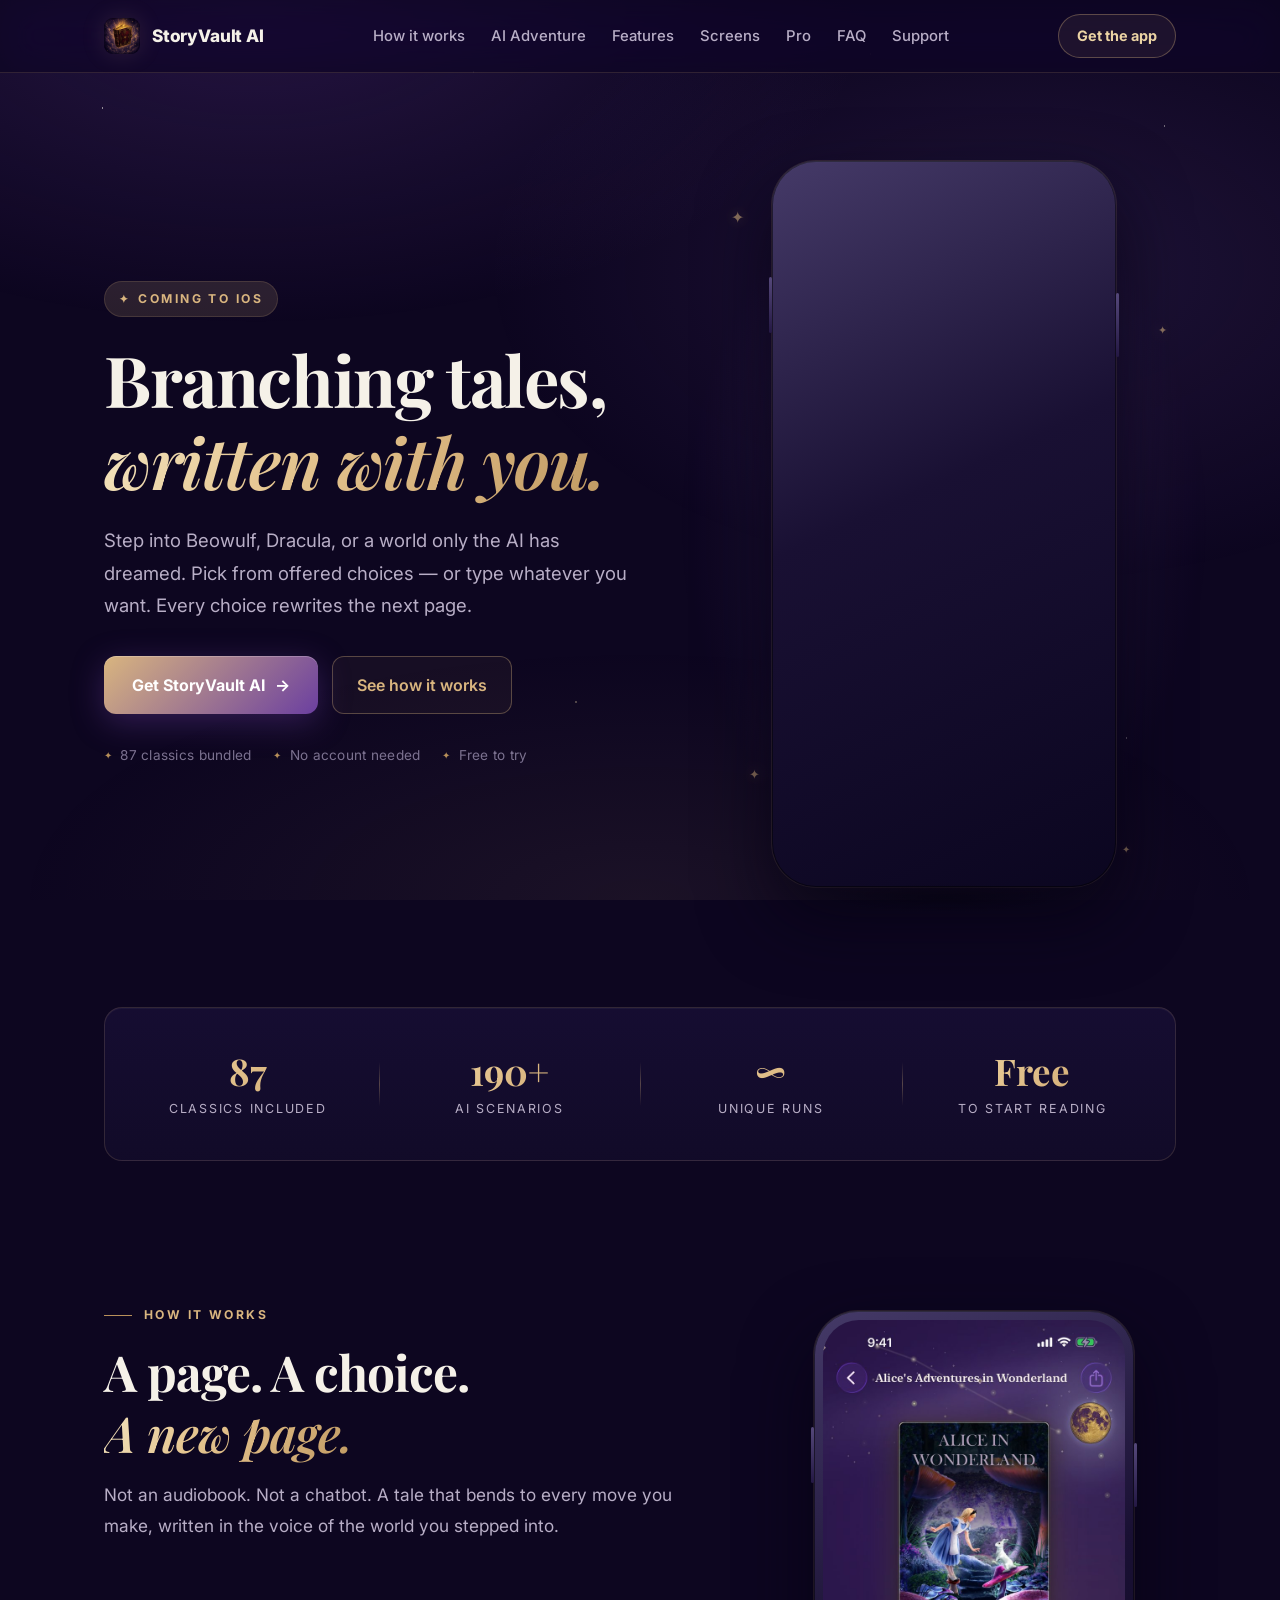
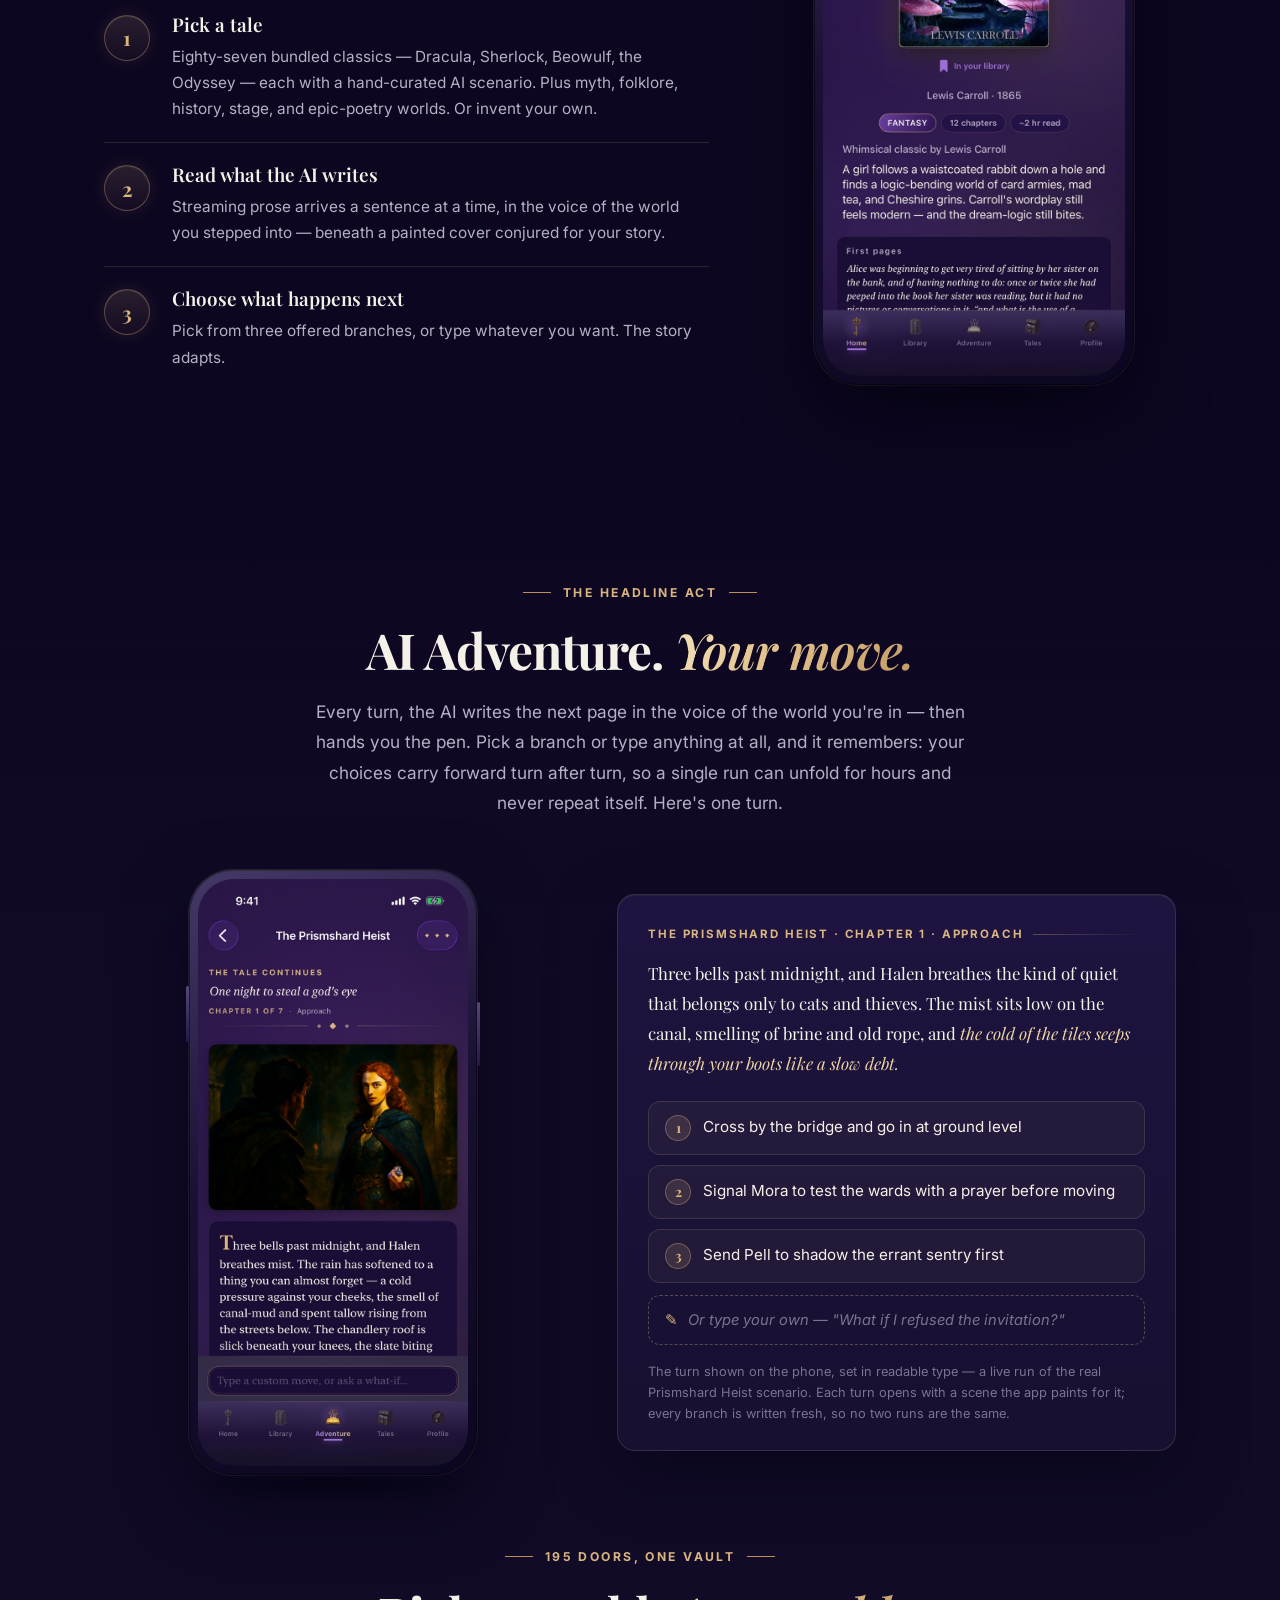
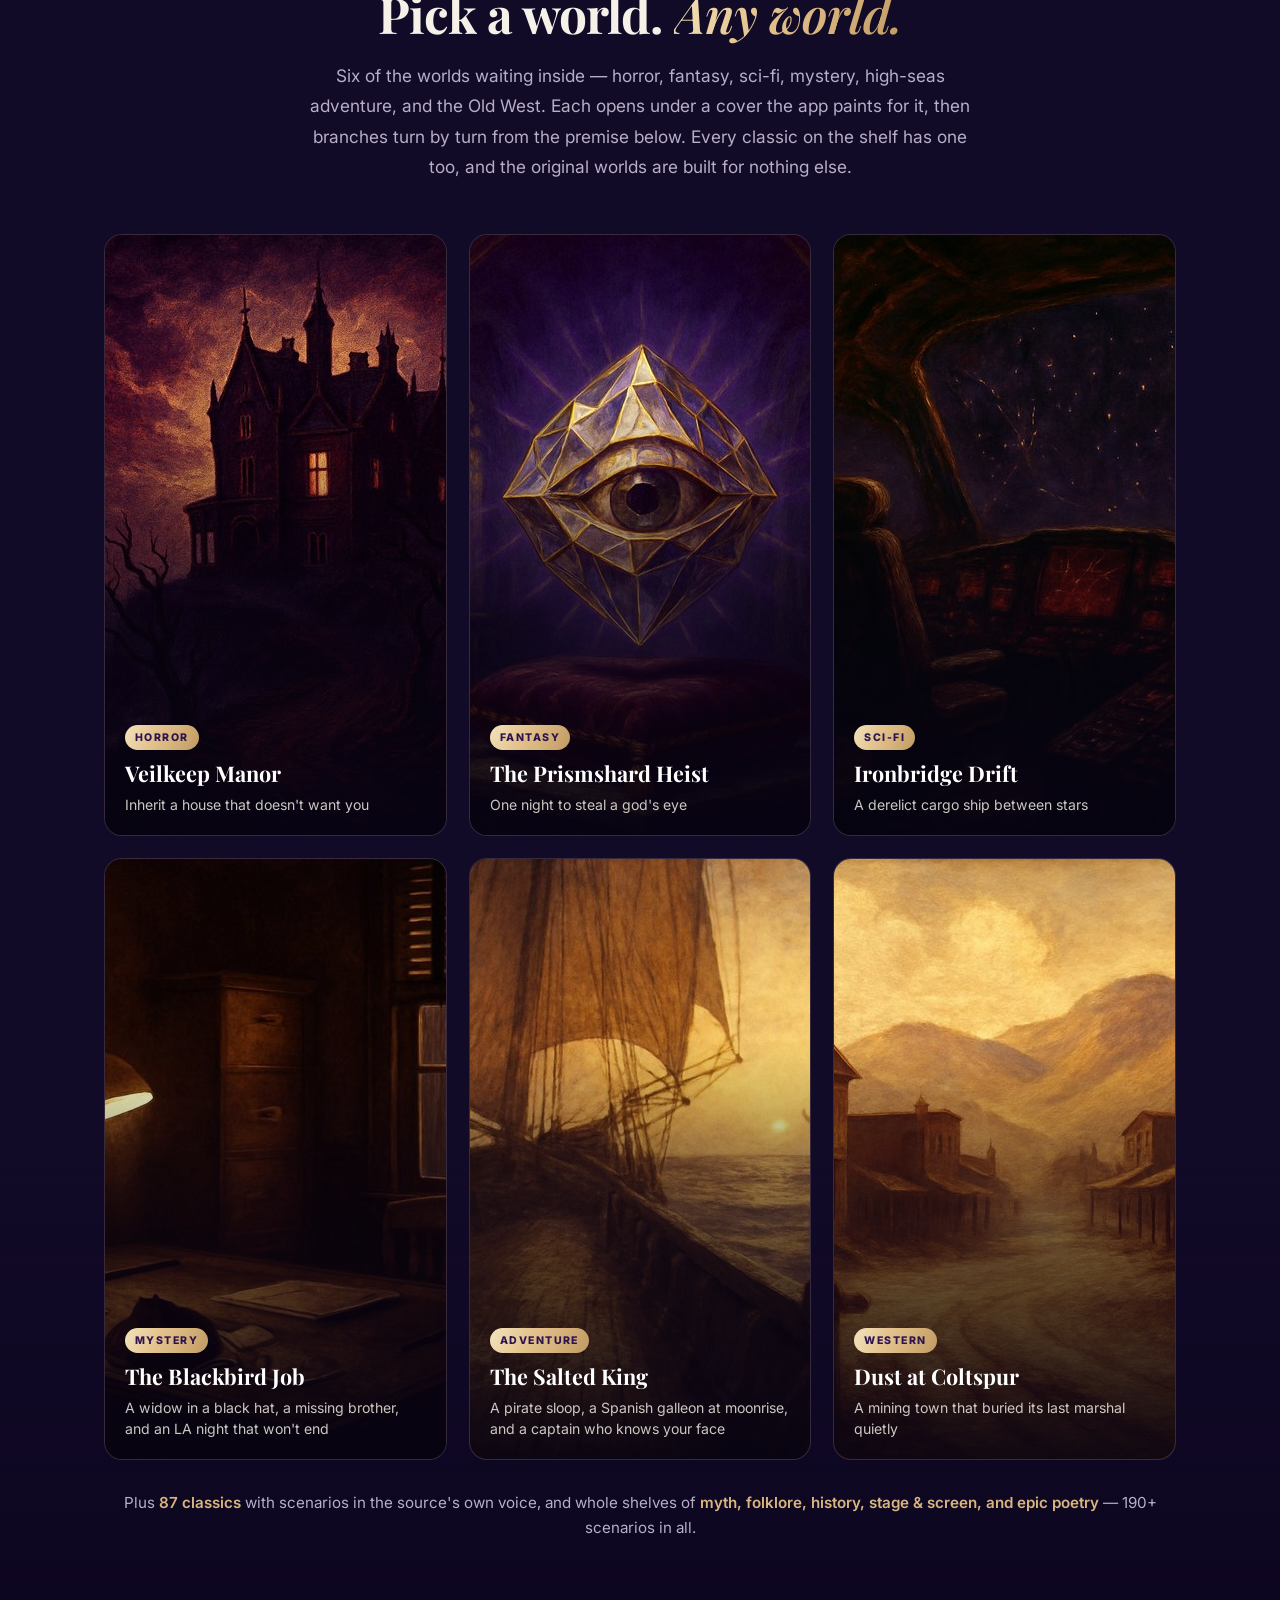
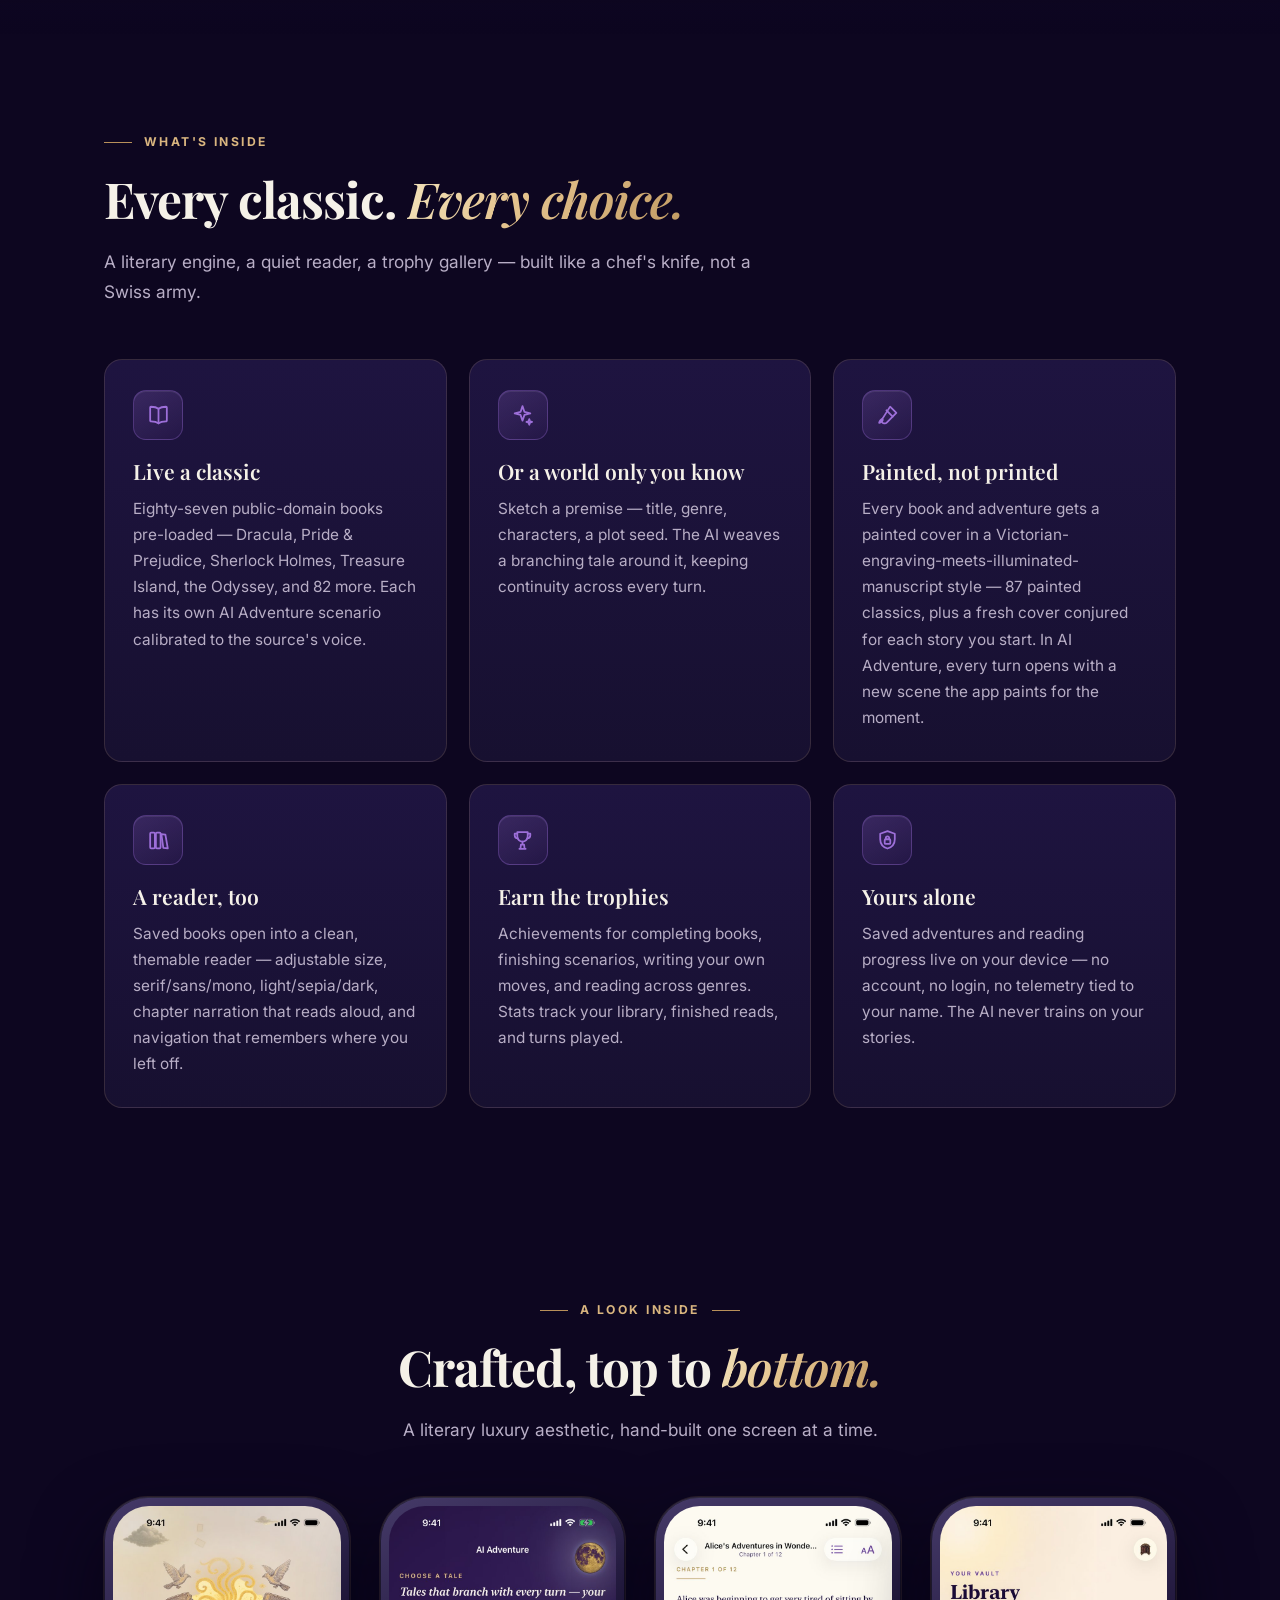
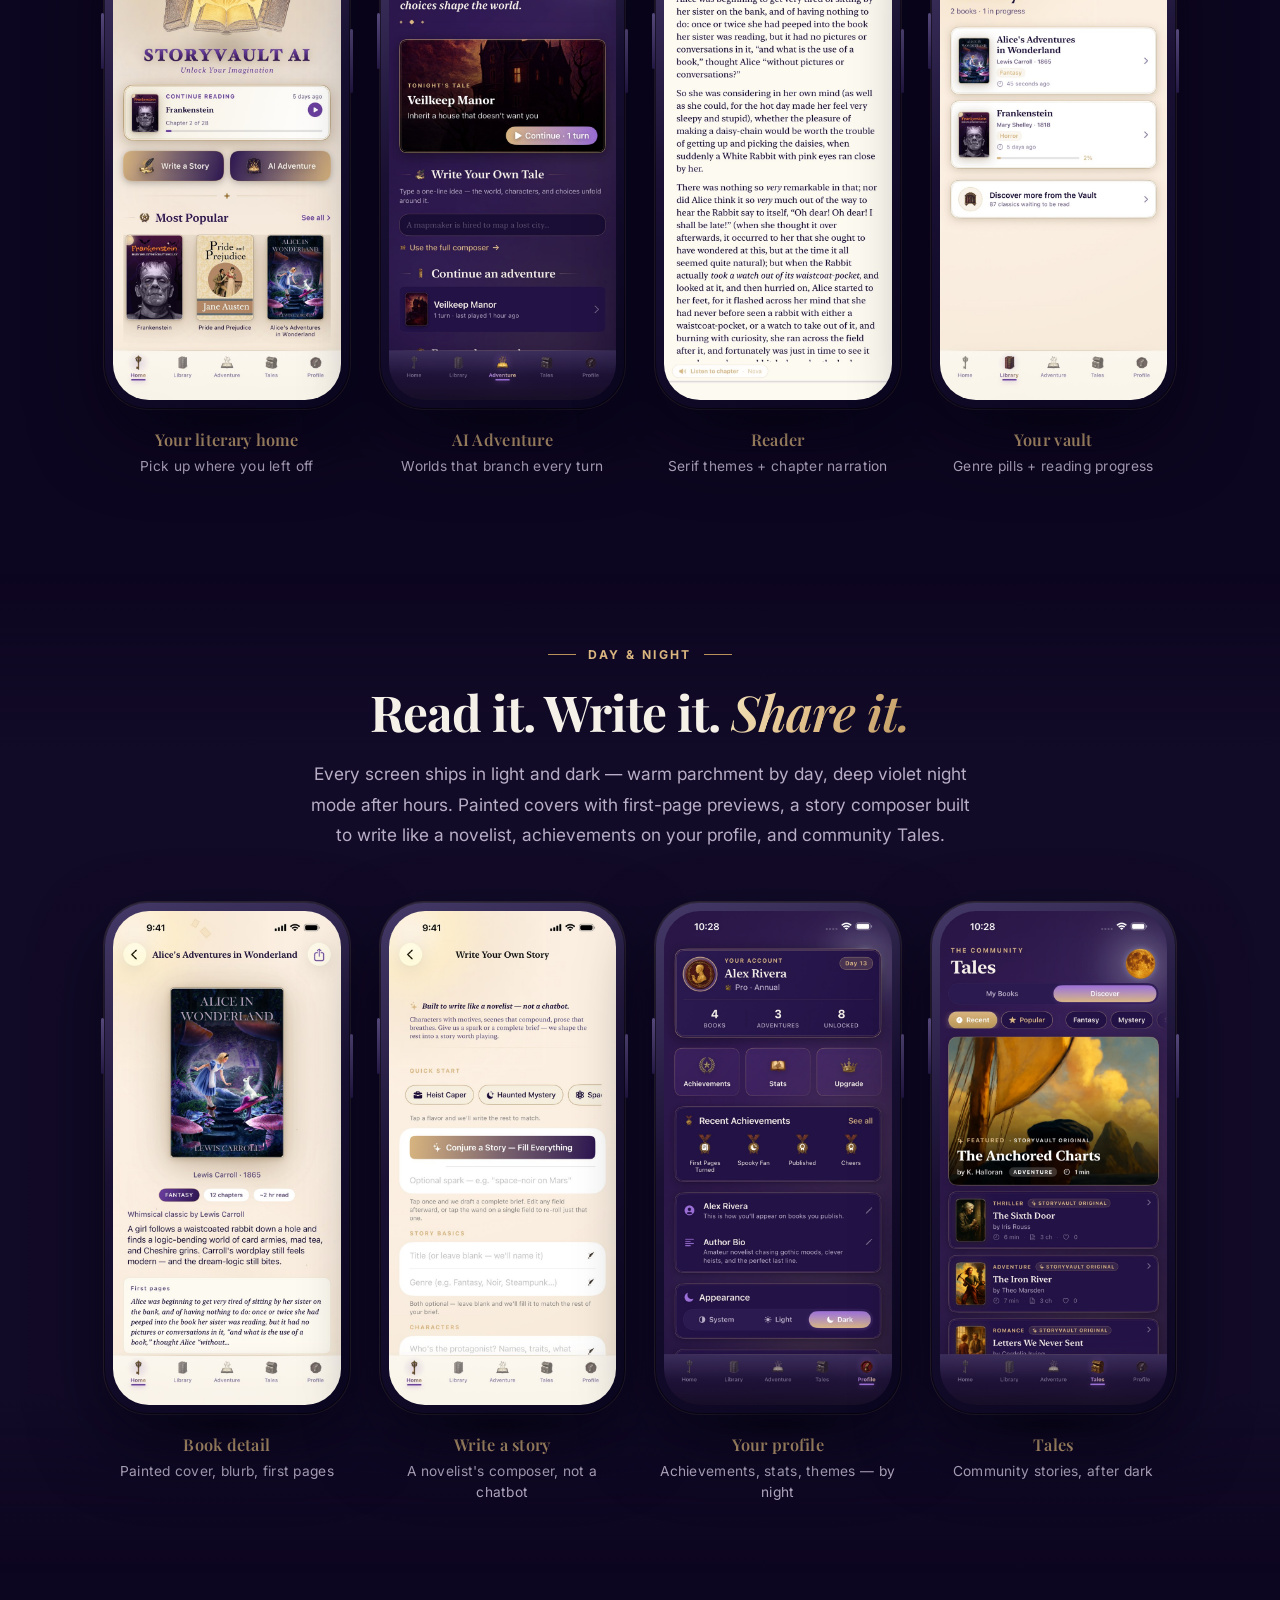
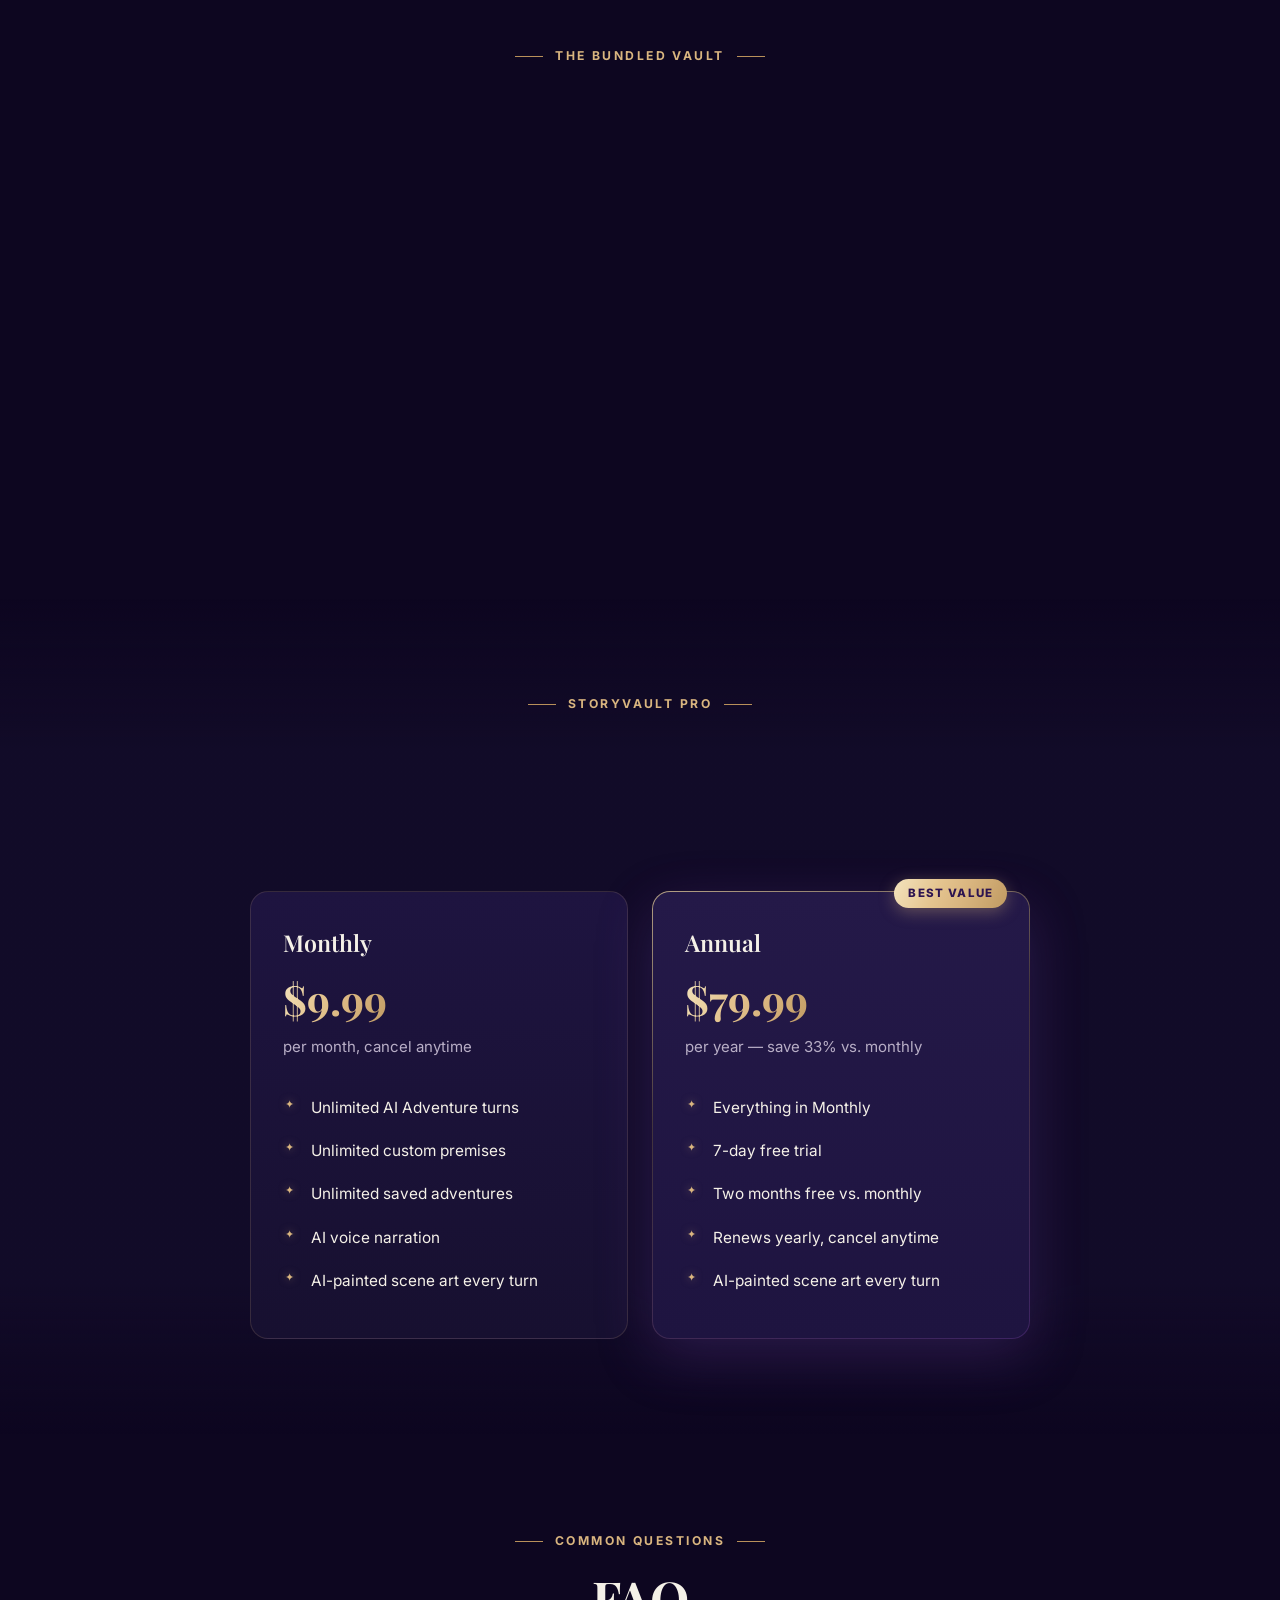
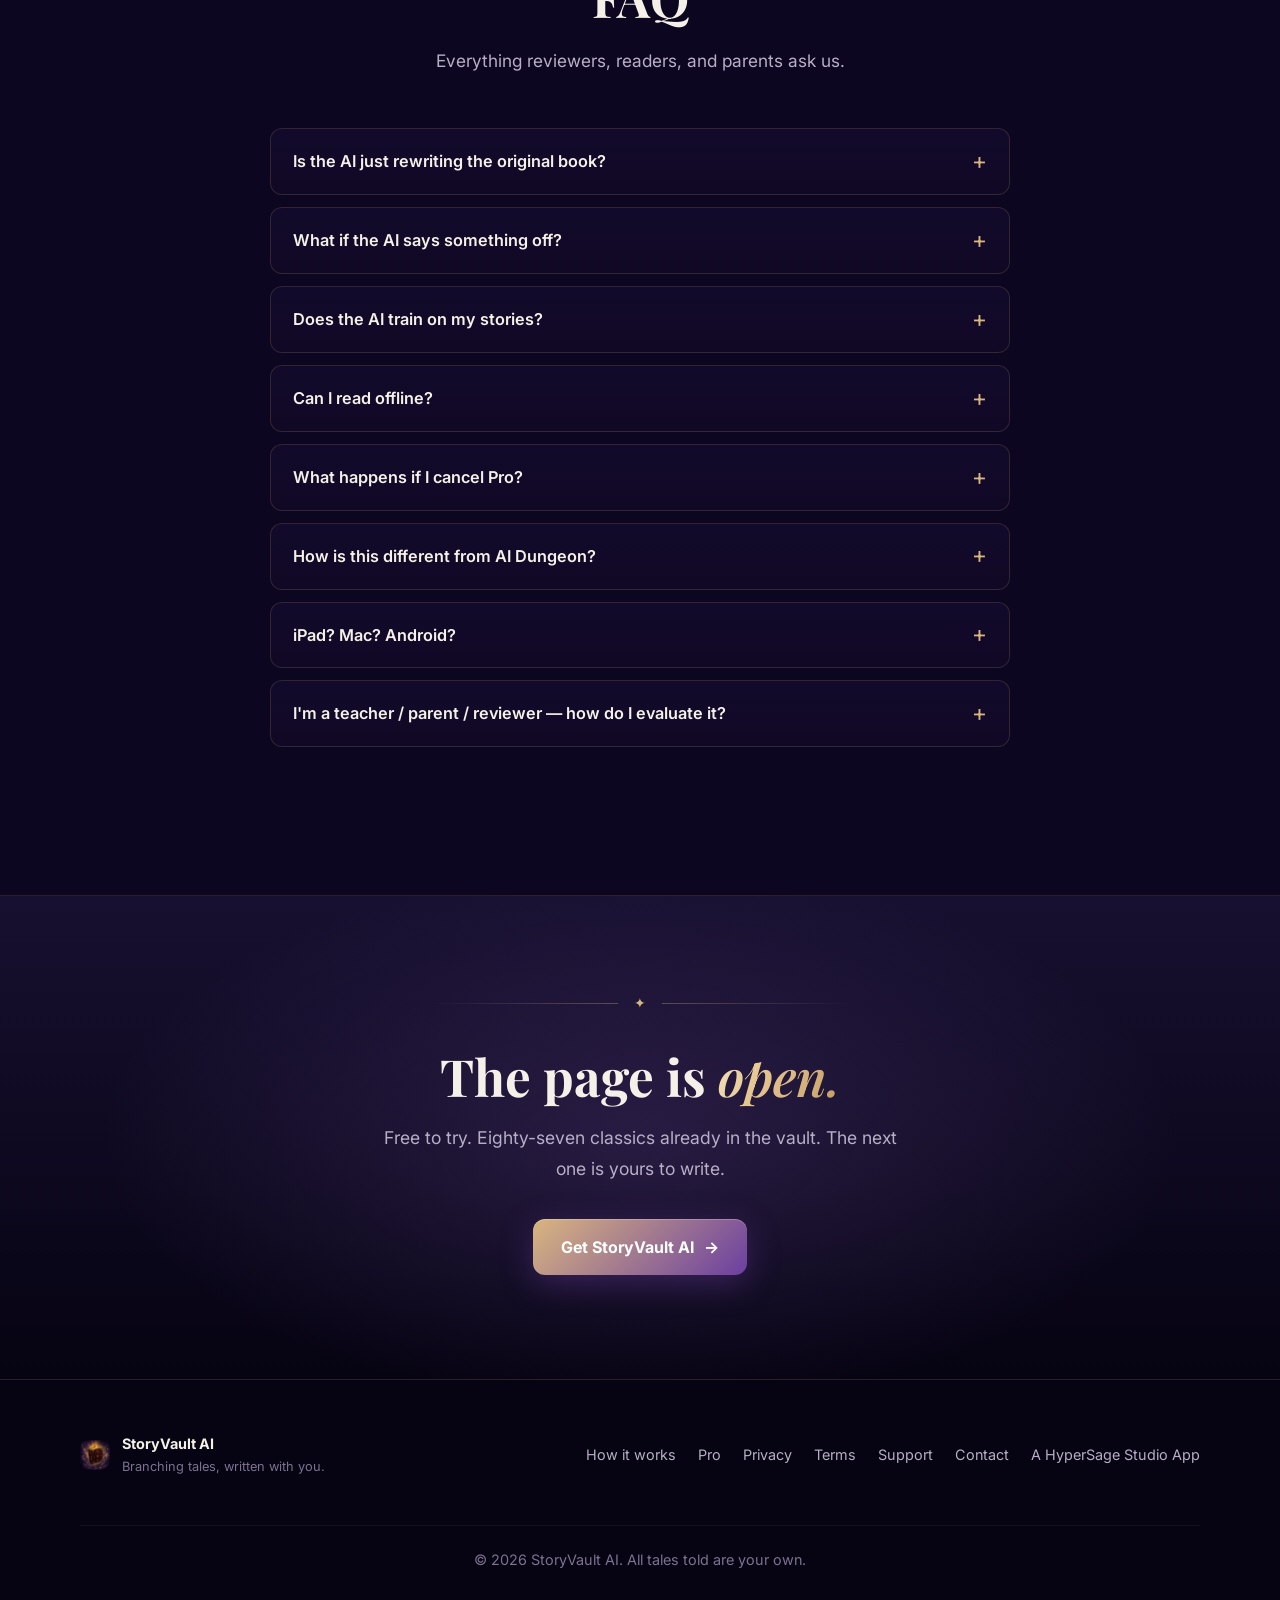
==== commit d59a7a3c: "Hero stat: show "Free" instead of "$0" to start reading A bare "$0" in the stats strip read like a b" ====
--- a/index.html
+++ b/index.html
@@ -1496,7 +1496,7 @@
         </details>
         <details class="faq">
           <summary>I'm a teacher / parent / reviewer — how do I evaluate it?</summary>
-          <p>The bundled library is all public-domain material rated 12+. The AI Adventure system prompt explicitly excludes explicit sexual content and child endangerment. Reach out at <a href="mailto:dmusk188@gmail.com">dmusk188@gmail.com</a> for review codes.</p>
+          <p>The bundled library is all public-domain material rated 12+. The AI Adventure system prompt explicitly excludes explicit sexual content and child endangerment. Reach out at <a href="mailto:hypersageailabs@gmail.com">hypersageailabs@gmail.com</a> for review codes.</p>
         </details>
       </div>
     </div>
@@ -1528,7 +1528,7 @@
         <a href="privacy.html">Privacy</a>
         <a href="terms.html">Terms</a>
         <a href="support.html">Support</a>
-        <a href="mailto:dmusk188@gmail.com">Contact</a>
+        <a href="mailto:hypersageailabs@gmail.com">Contact</a>
         <a href="https://drvanus.github.io/hypersage-site/" target="_blank" rel="noopener">A HyperSage Studio App</a>
       </div>
       <div class="copyright">© 2026 StoryVault AI. All tales told are your own.</div>
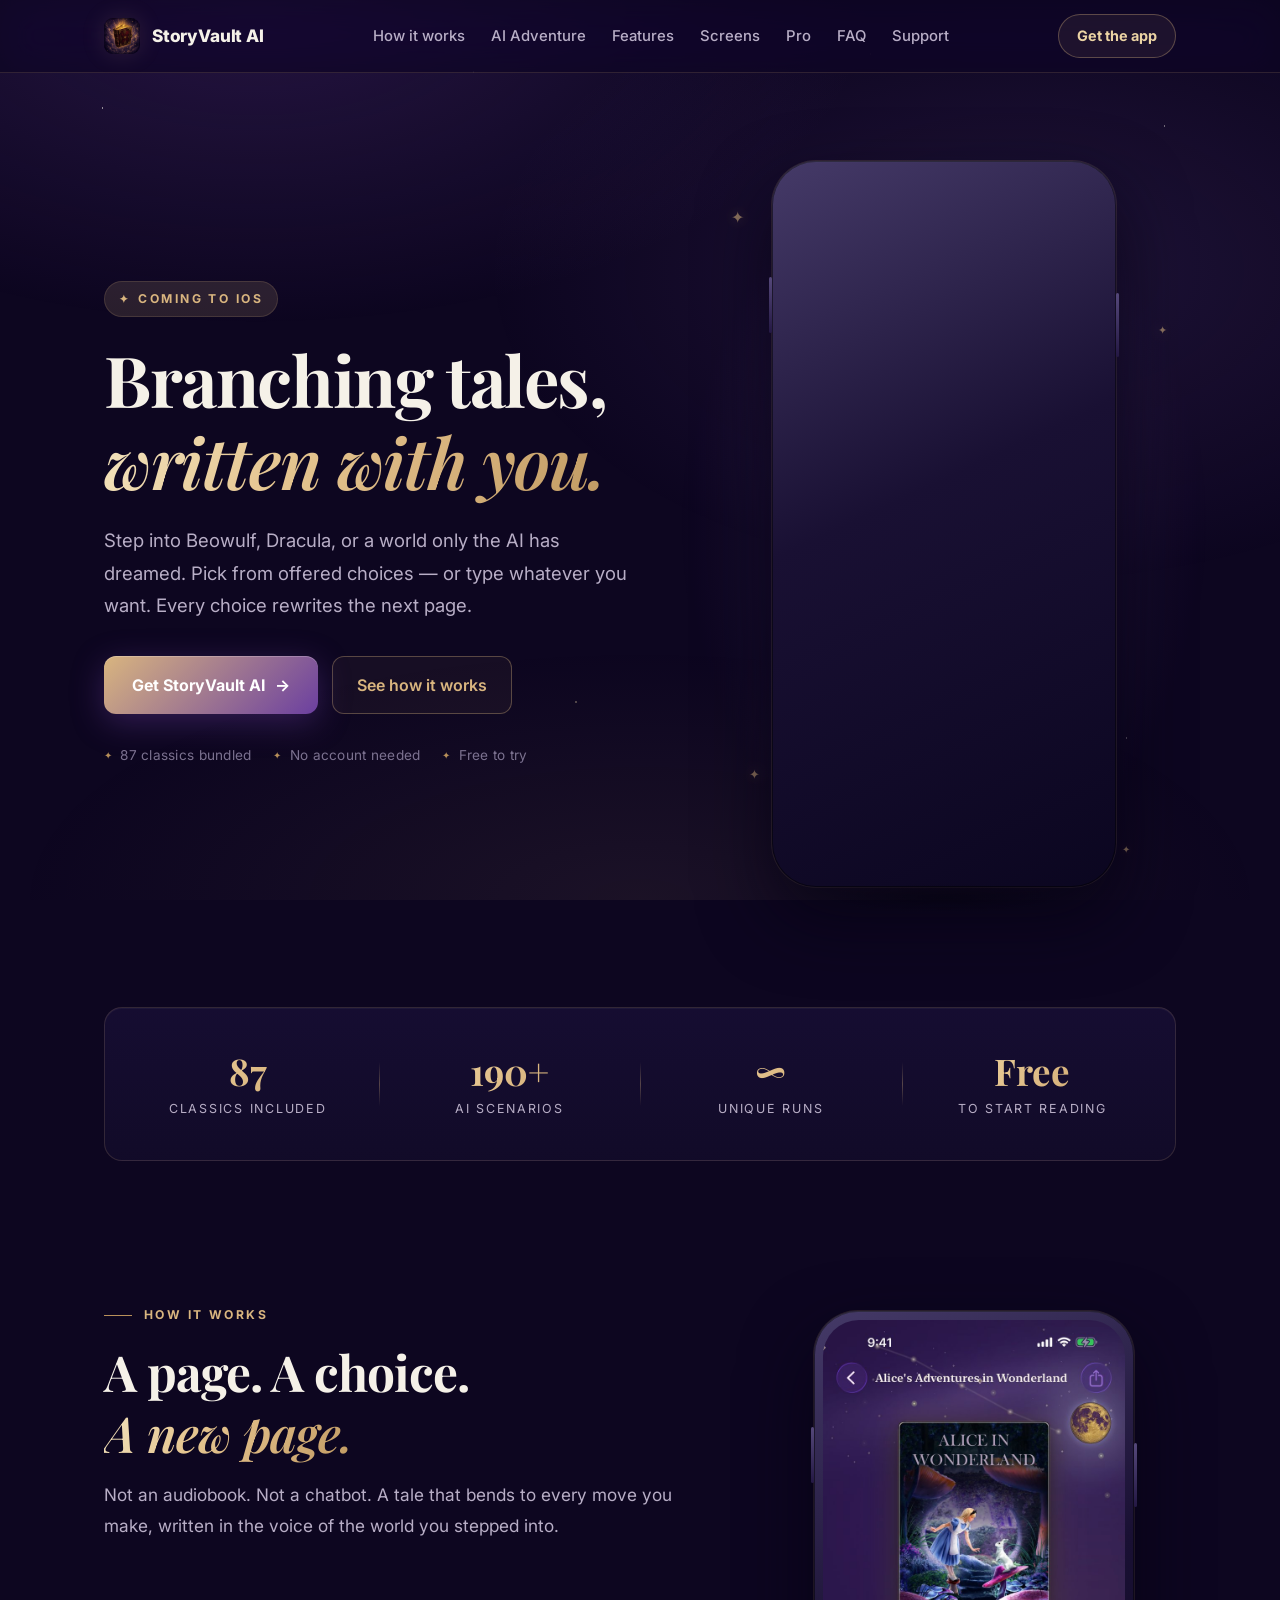
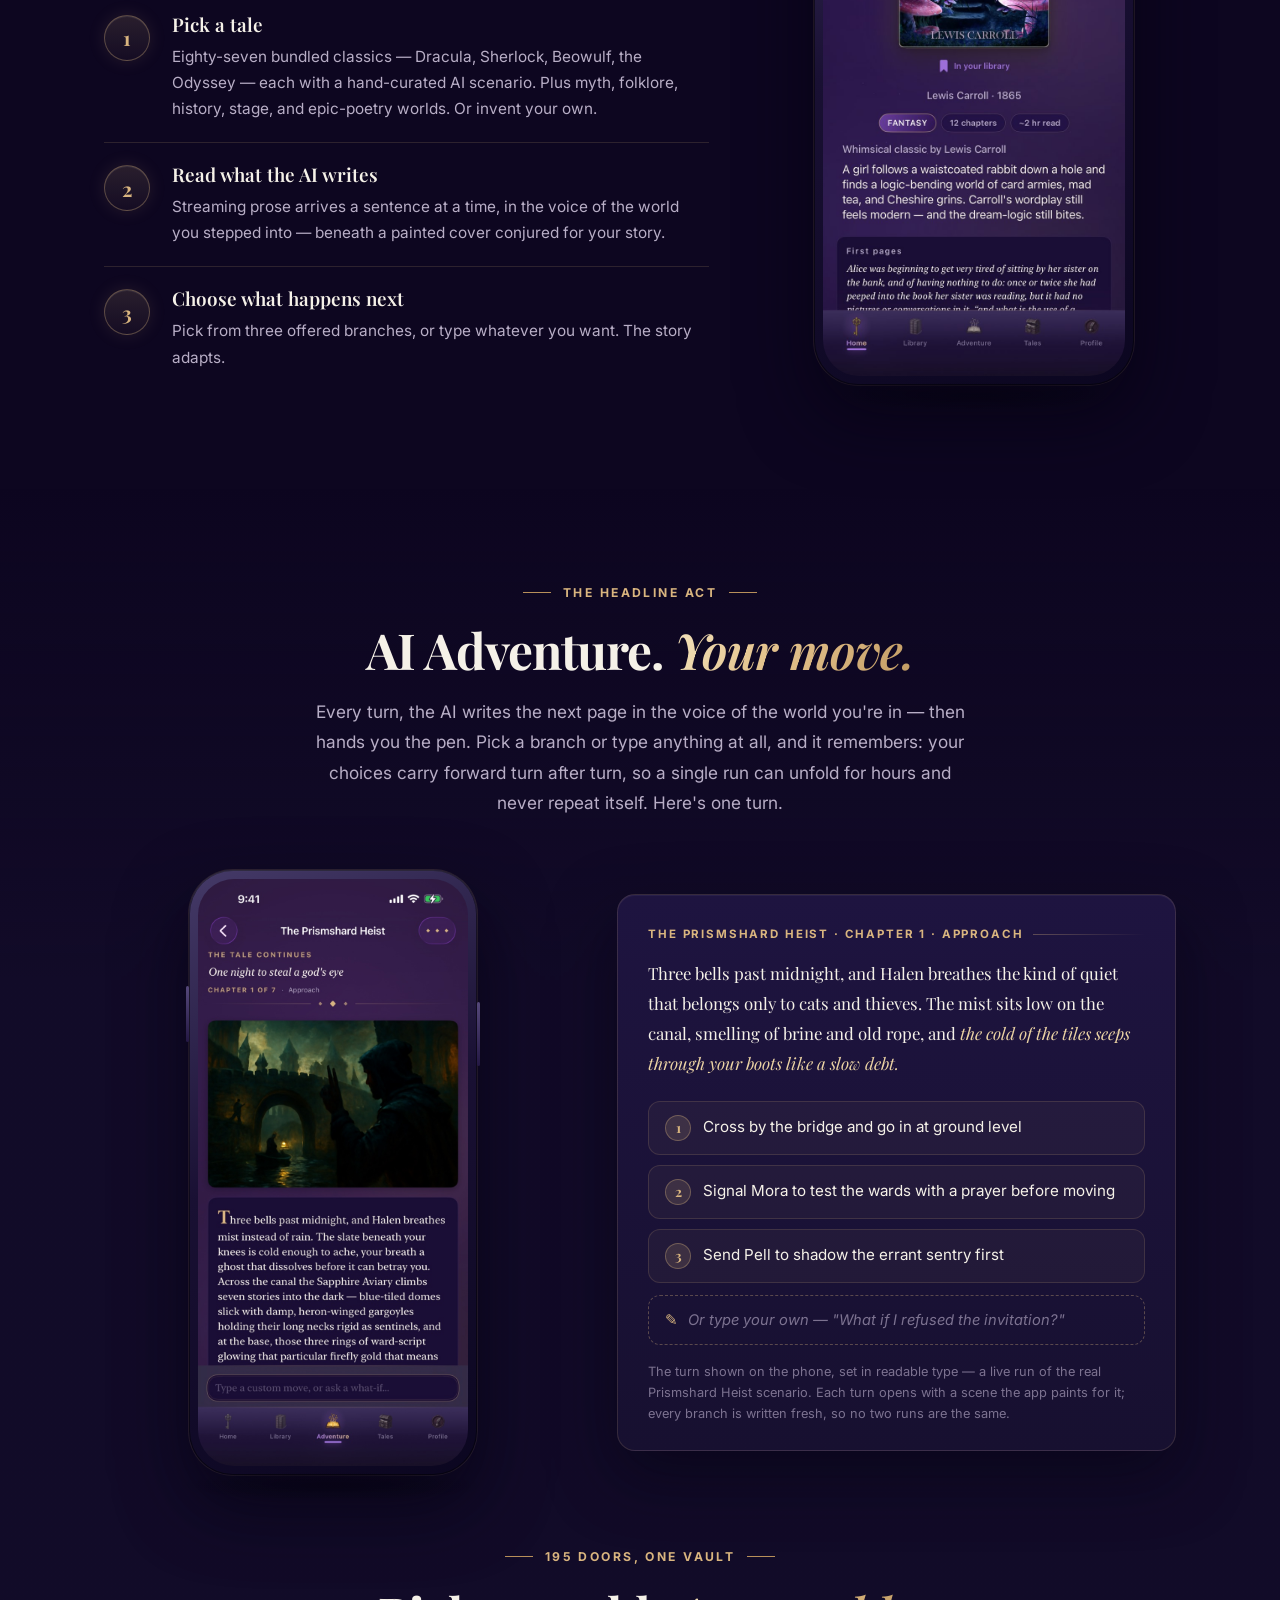
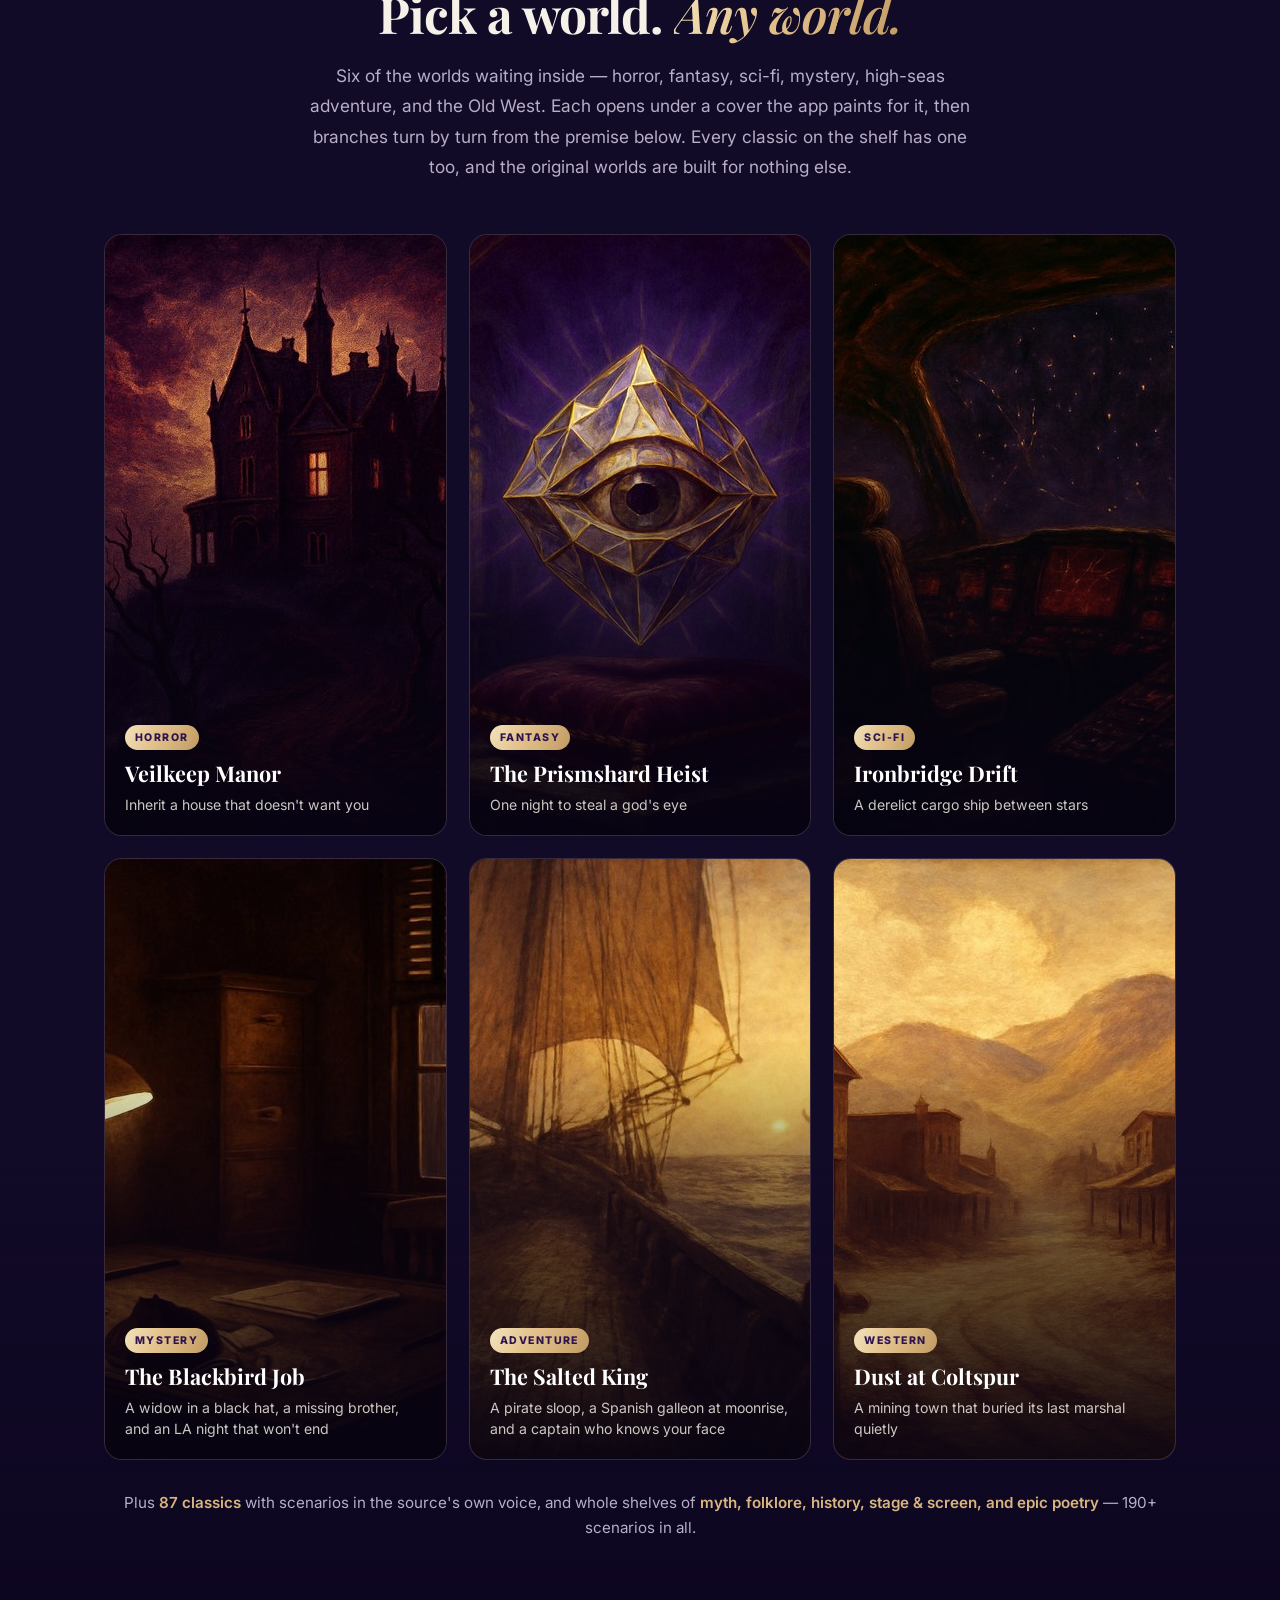
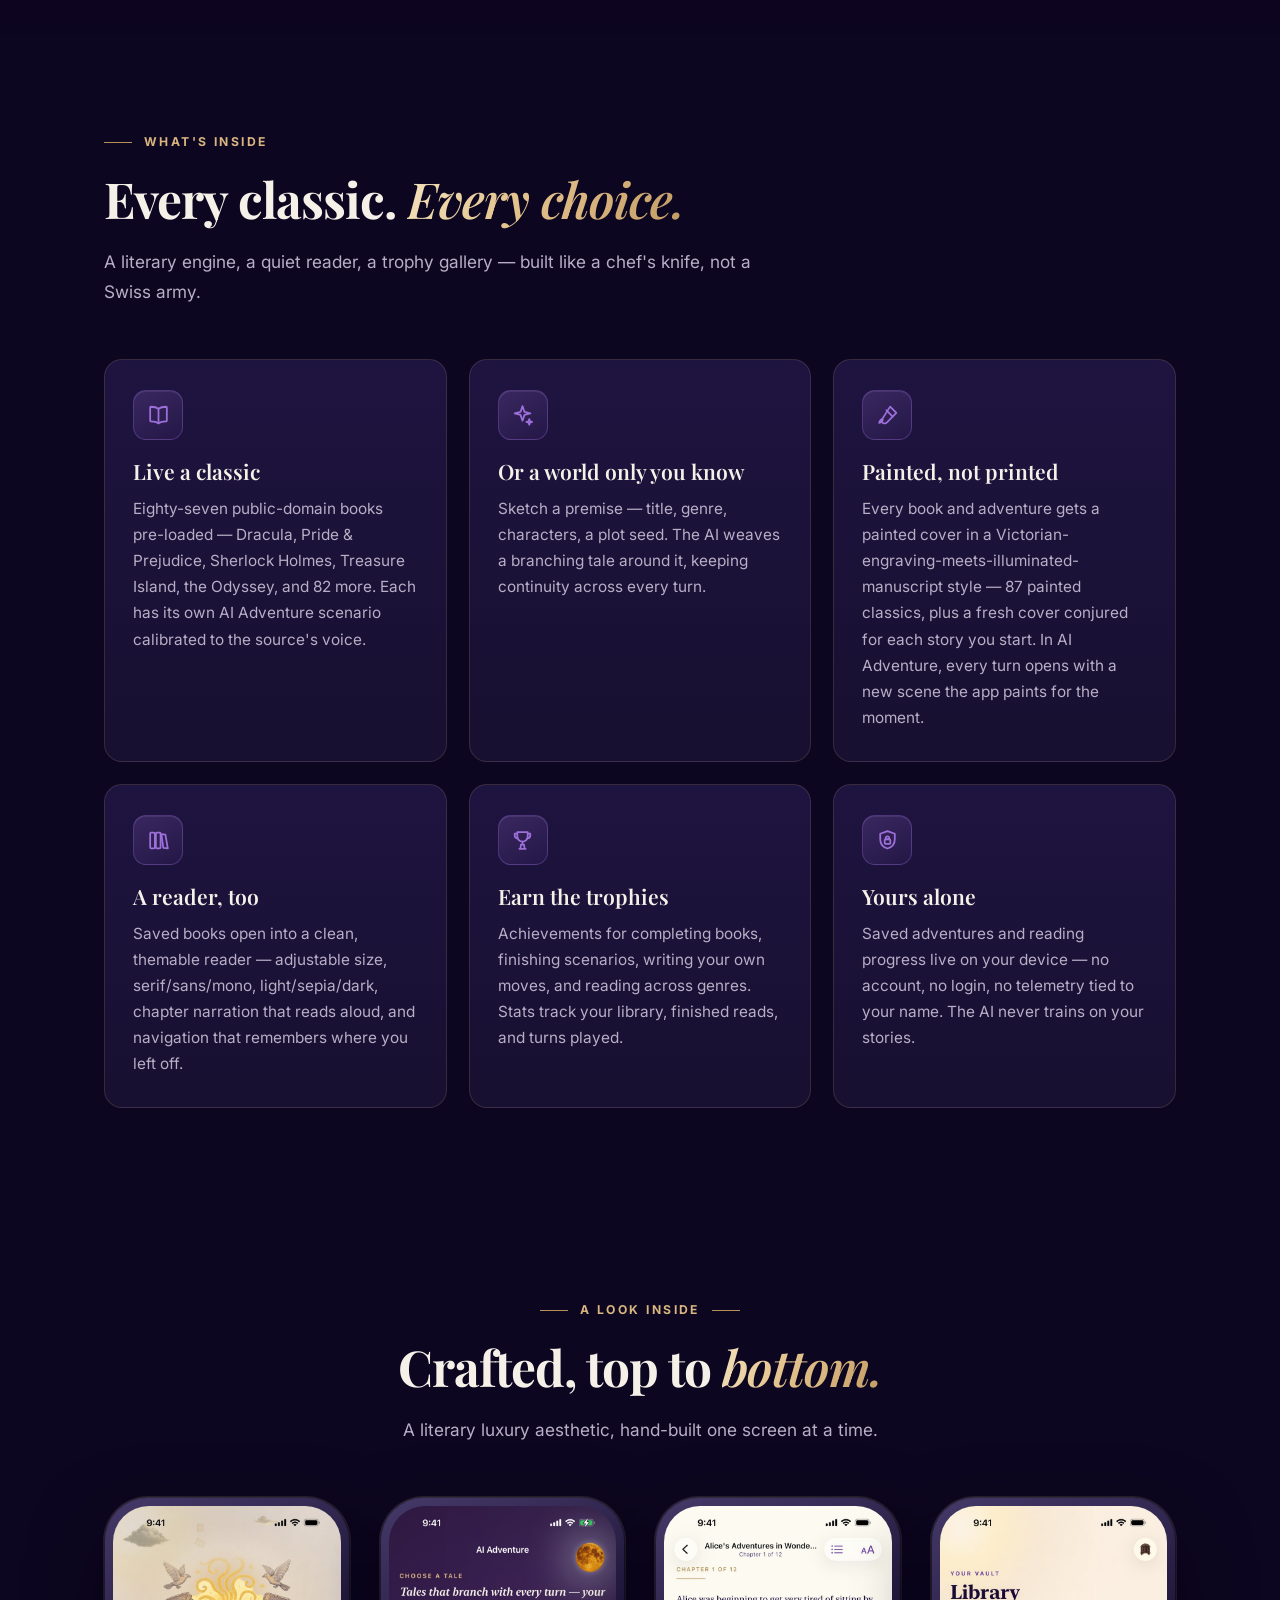
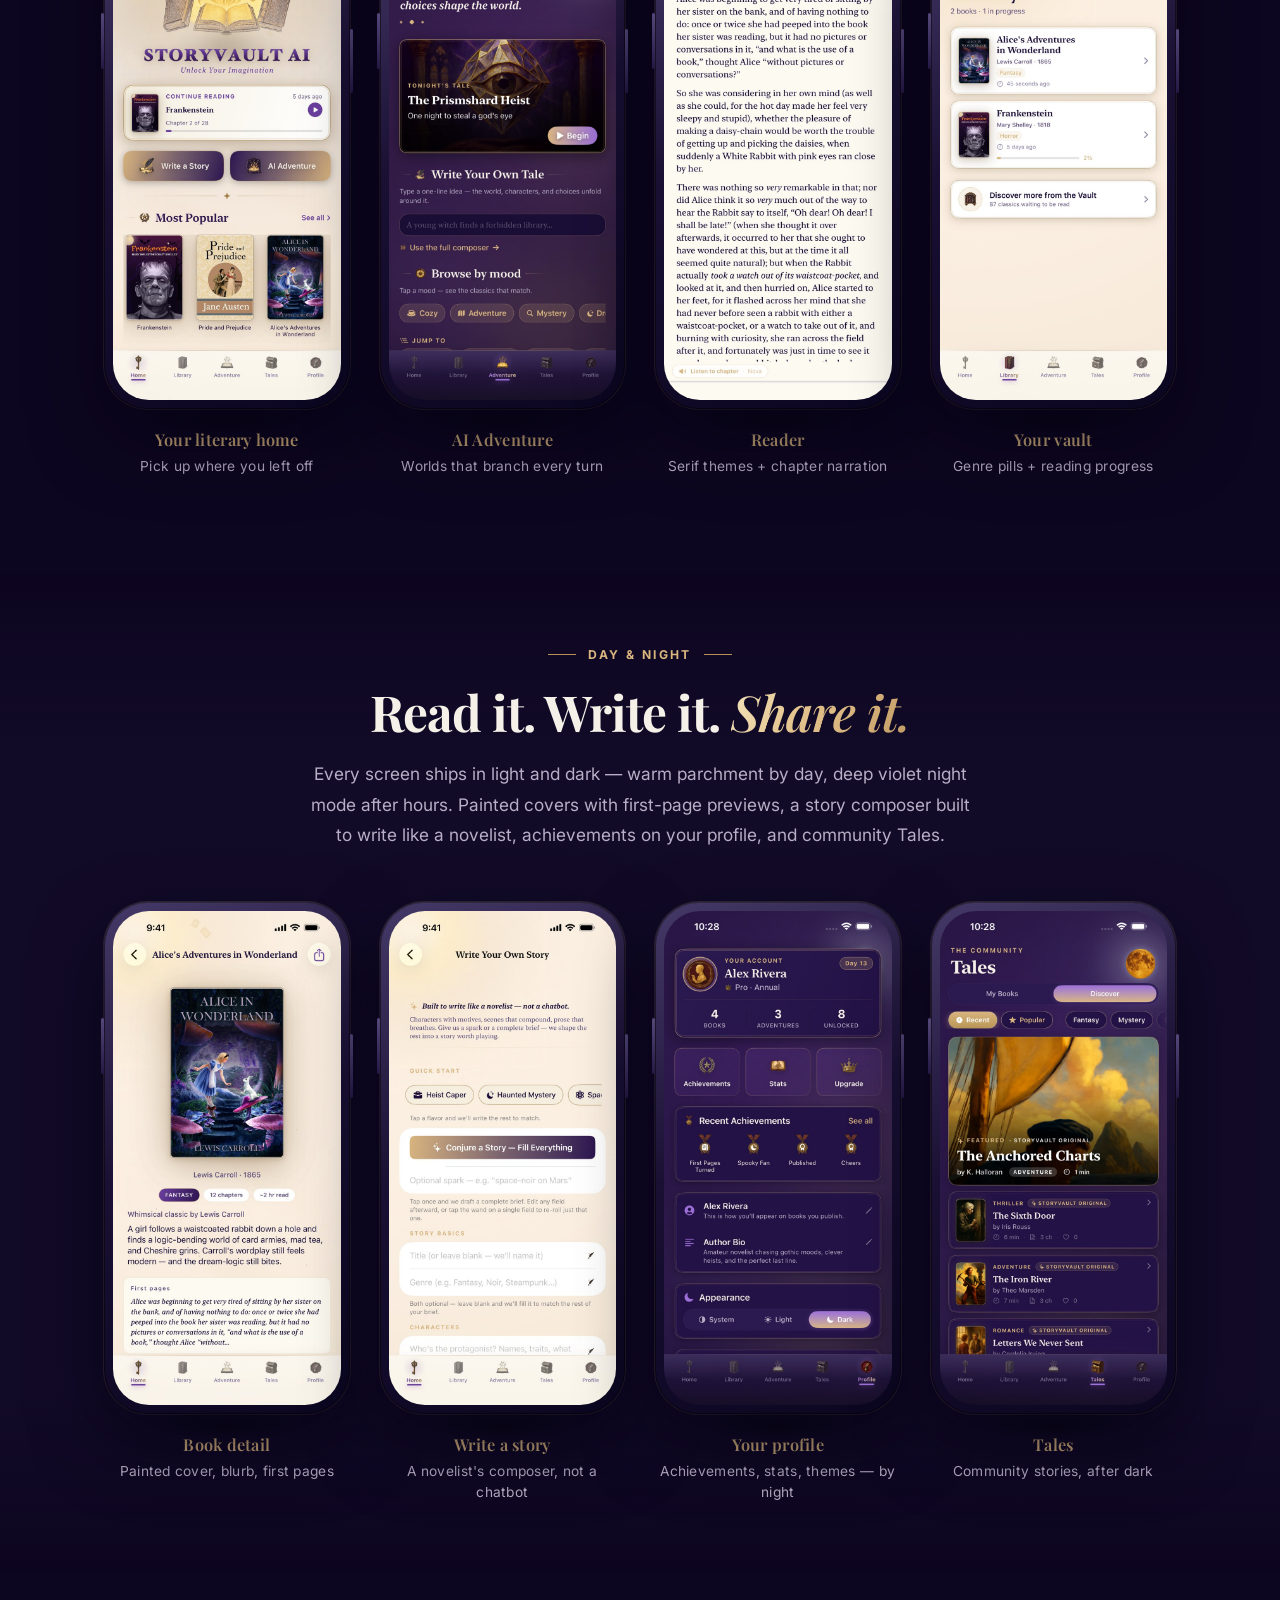
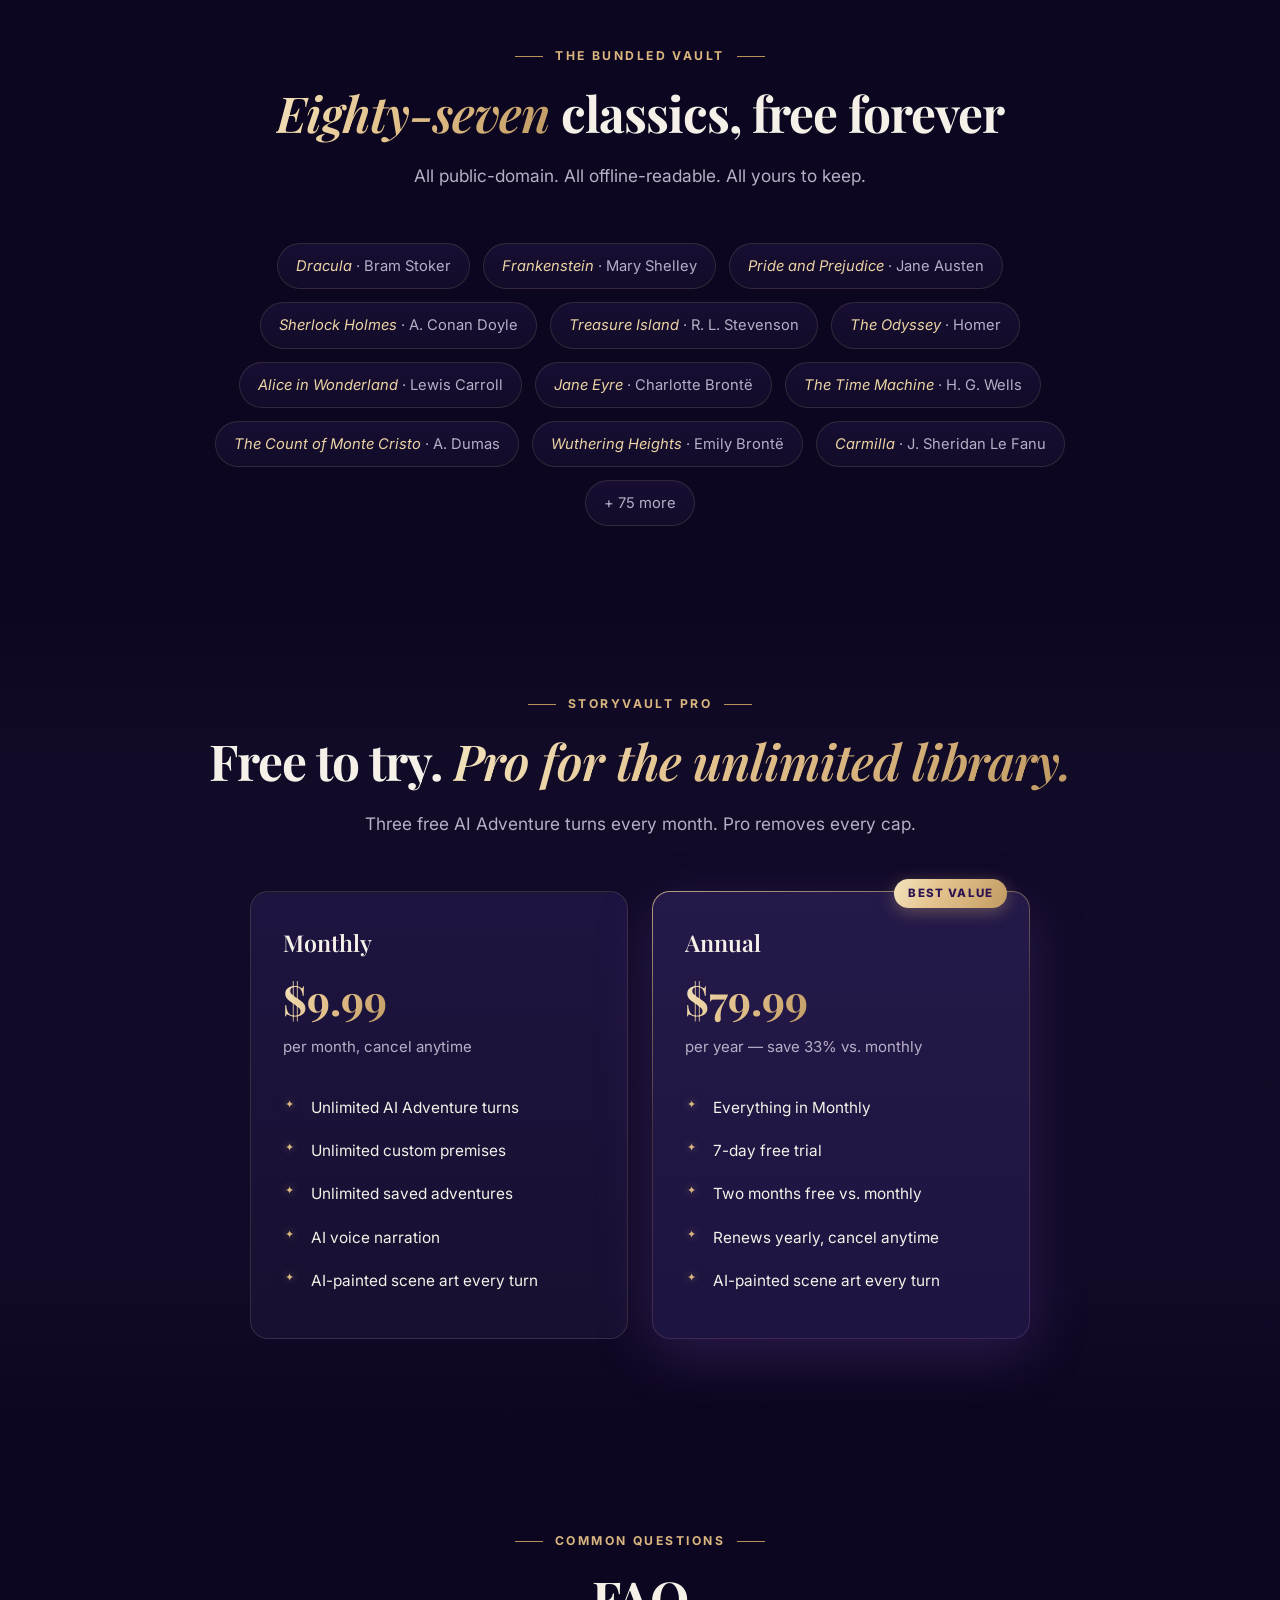
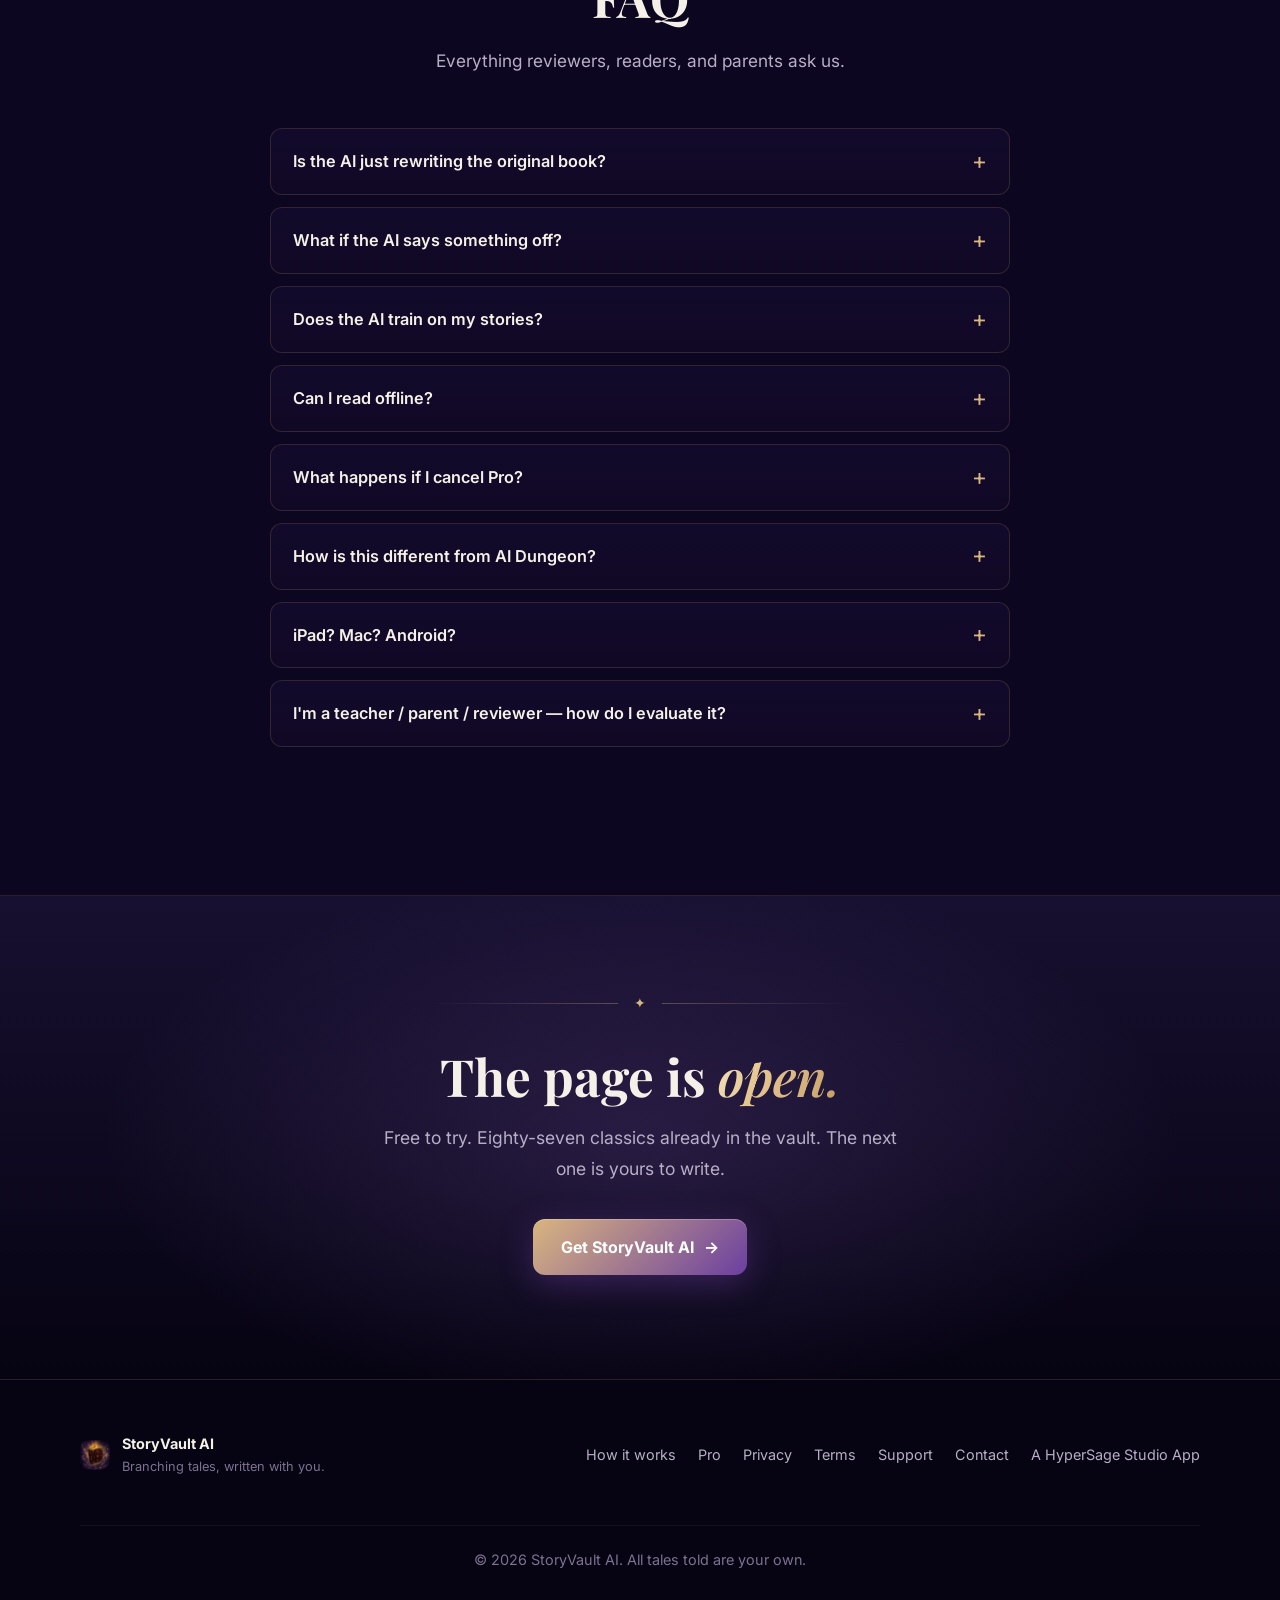
==== commit 238a2ece: "Refresh AI Adventure + Profile screenshots from iPhone 16 Pro Max Fresh SV_SHOT_DEMO captures (iPhon" ====
--- a/index.html
+++ b/index.html
@@ -1310,7 +1310,7 @@
         <div class="screen-card">
           <div class="device-stage">
             <div class="device">
-              <img src="screenshots/adventure-dark.jpg" width="720" height="1564" alt="AI Adventure picker in dark mode — Tonight's Tale: Veilkeep Manor under a full moon, Write Your Own Tale, and Browse by mood" loading="lazy">
+              <img src="screenshots/adventure-dark.jpg" width="720" height="1564" alt="AI Adventure picker in dark mode — Tonight's Tale: The Prismshard Heist under a full moon, Write Your Own Tale, and Browse by mood" loading="lazy">
             </div>
           </div>
           <div class="screen-label">
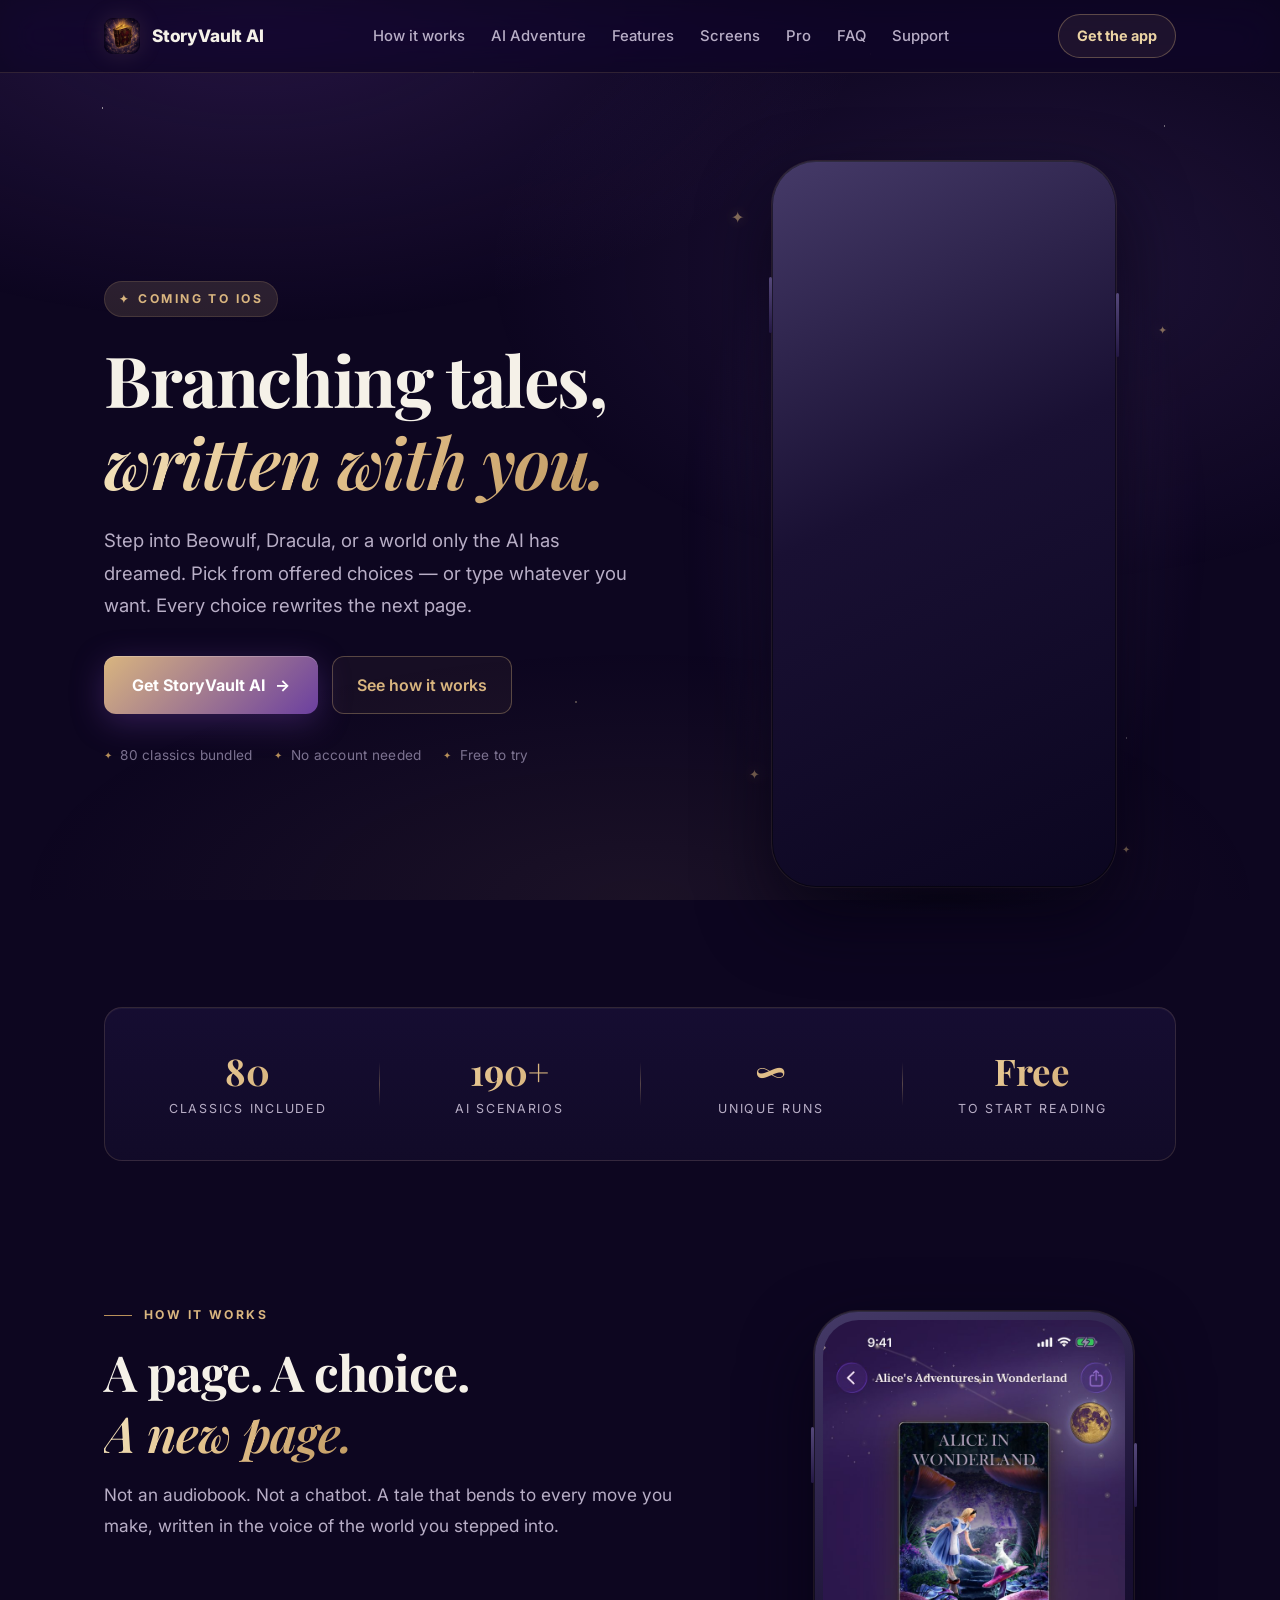
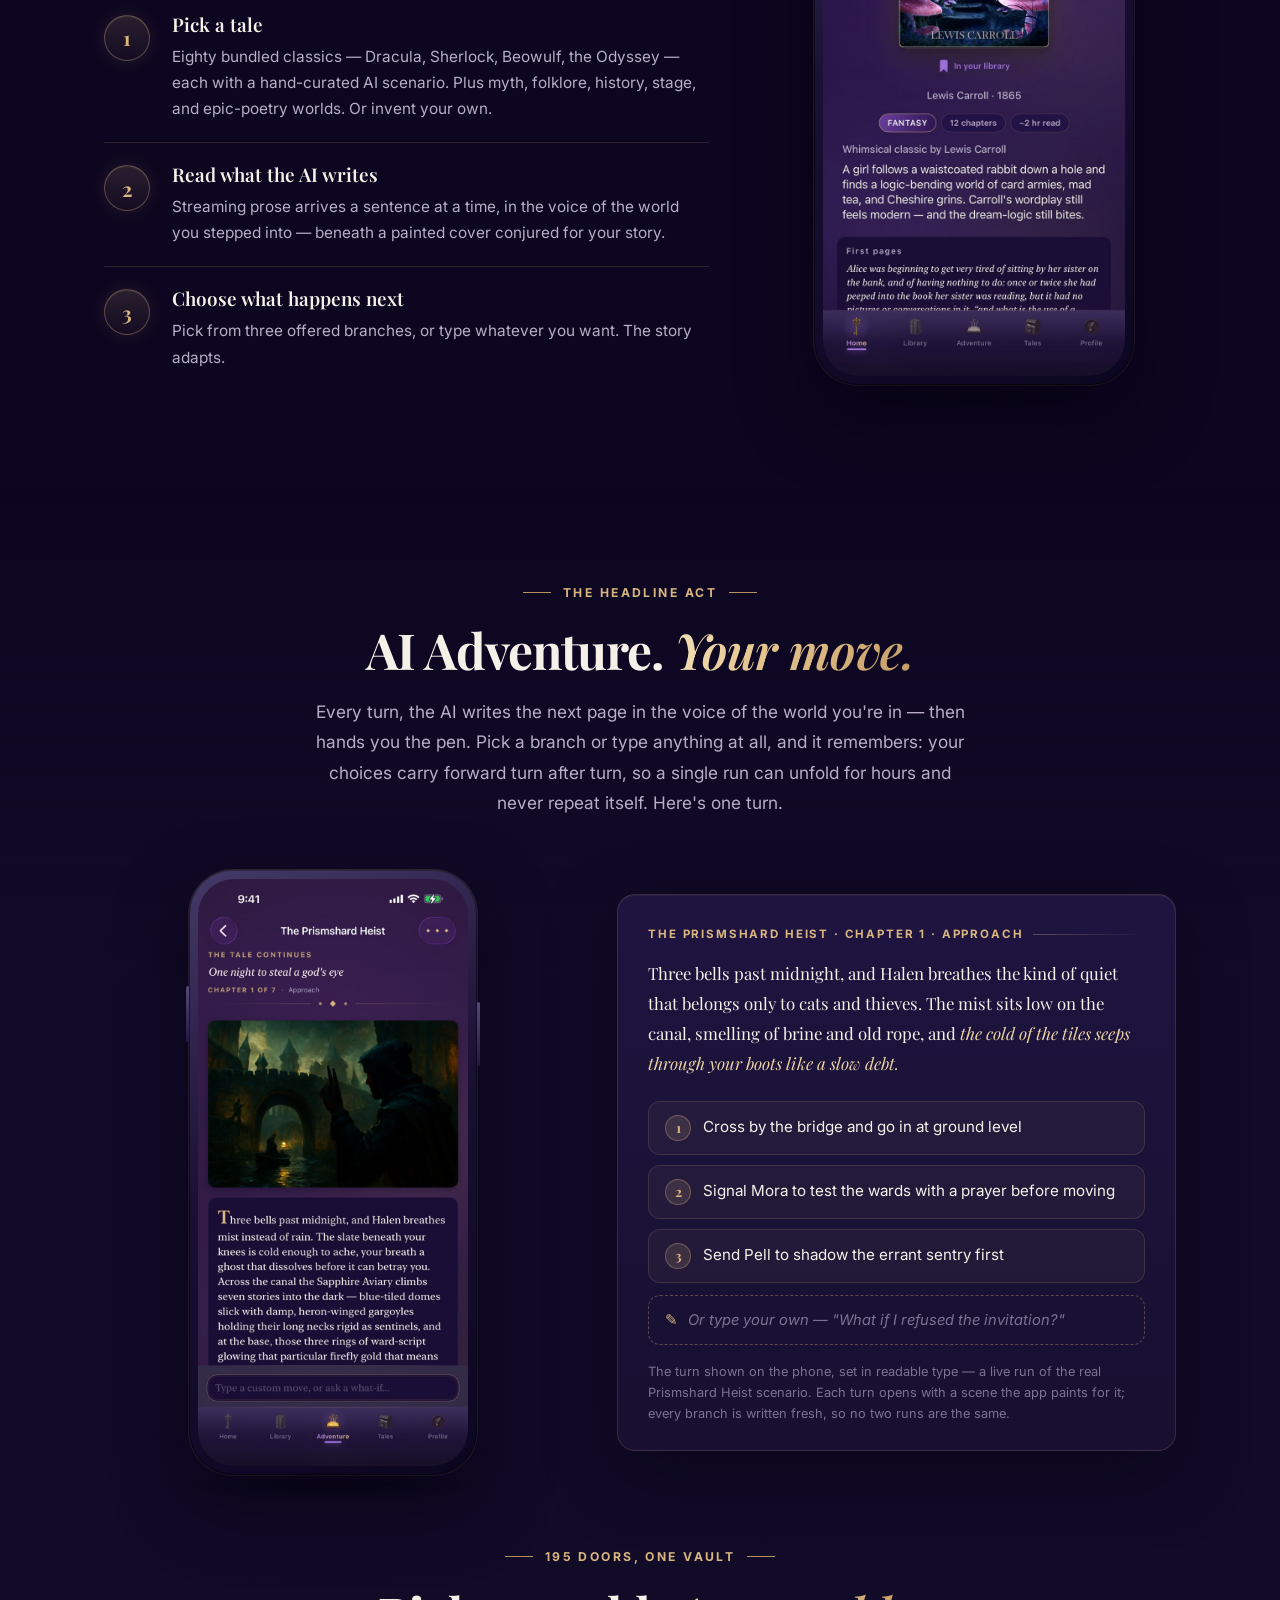
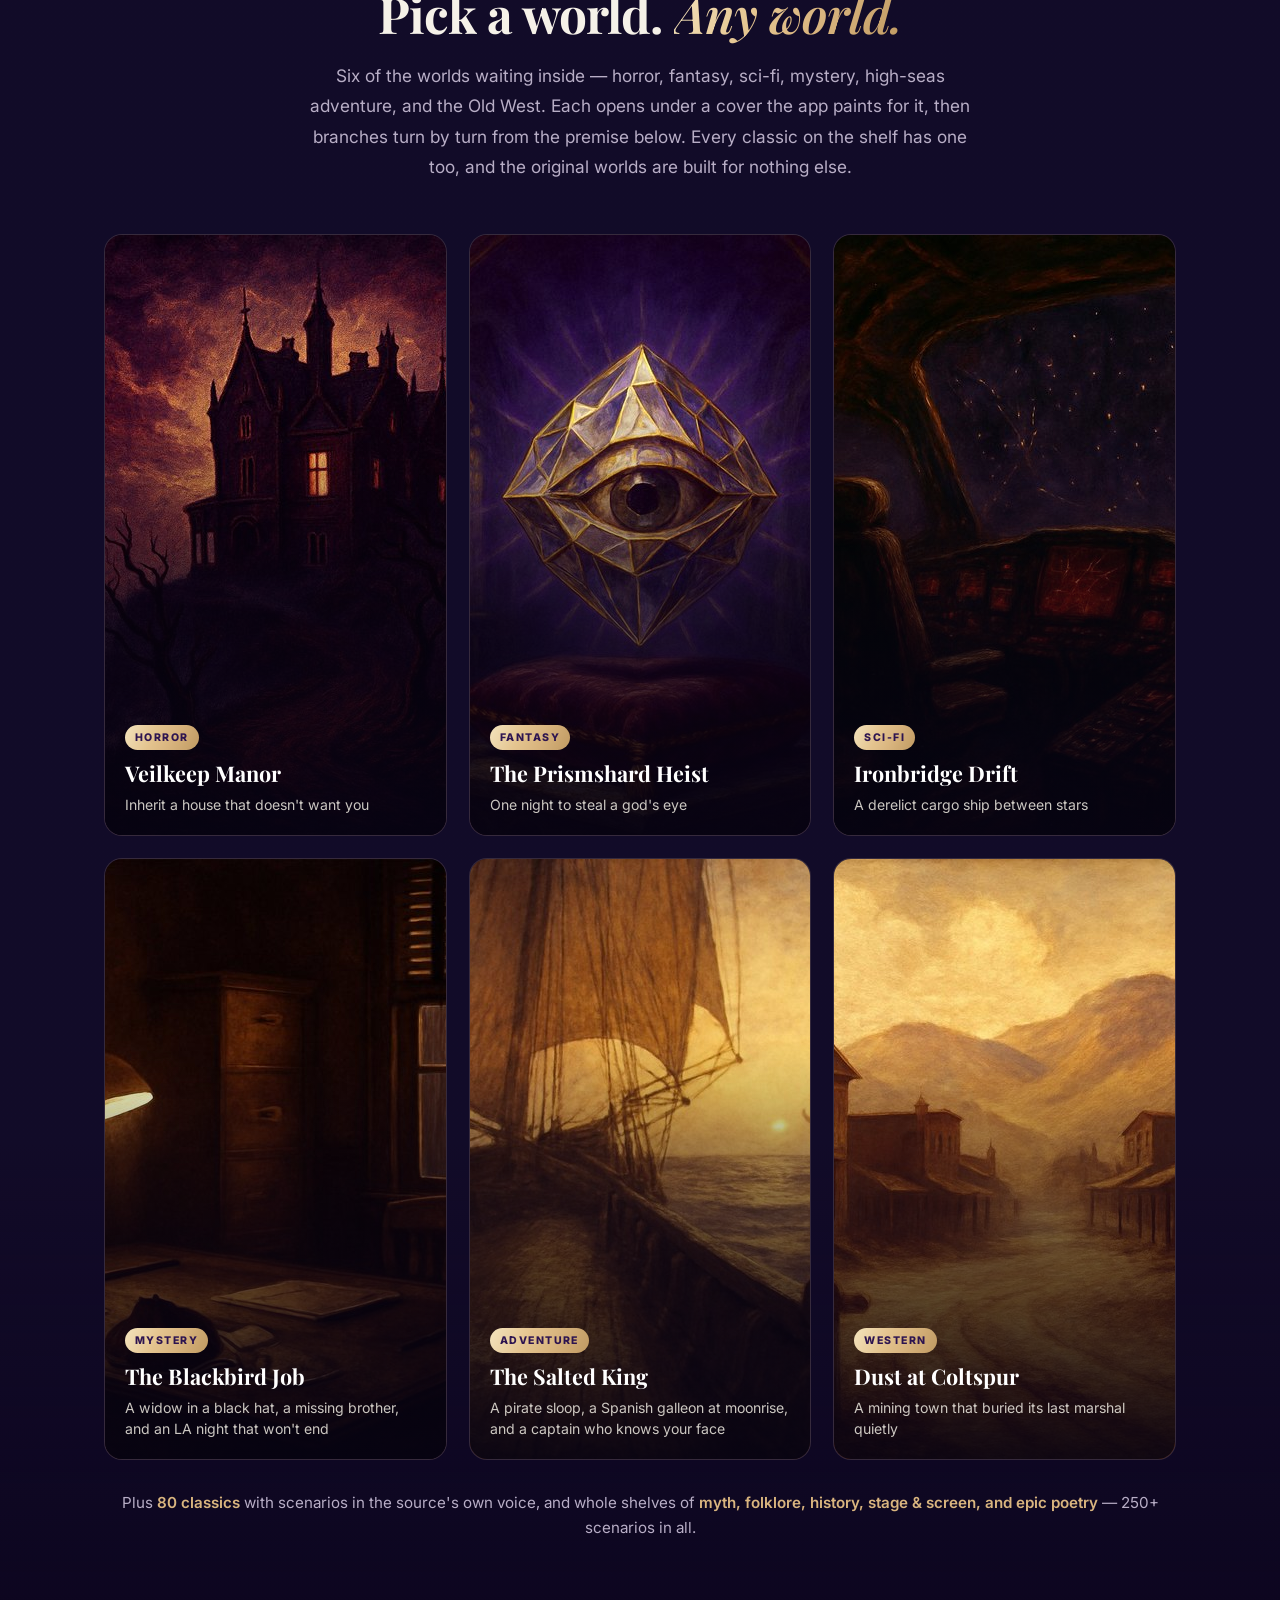
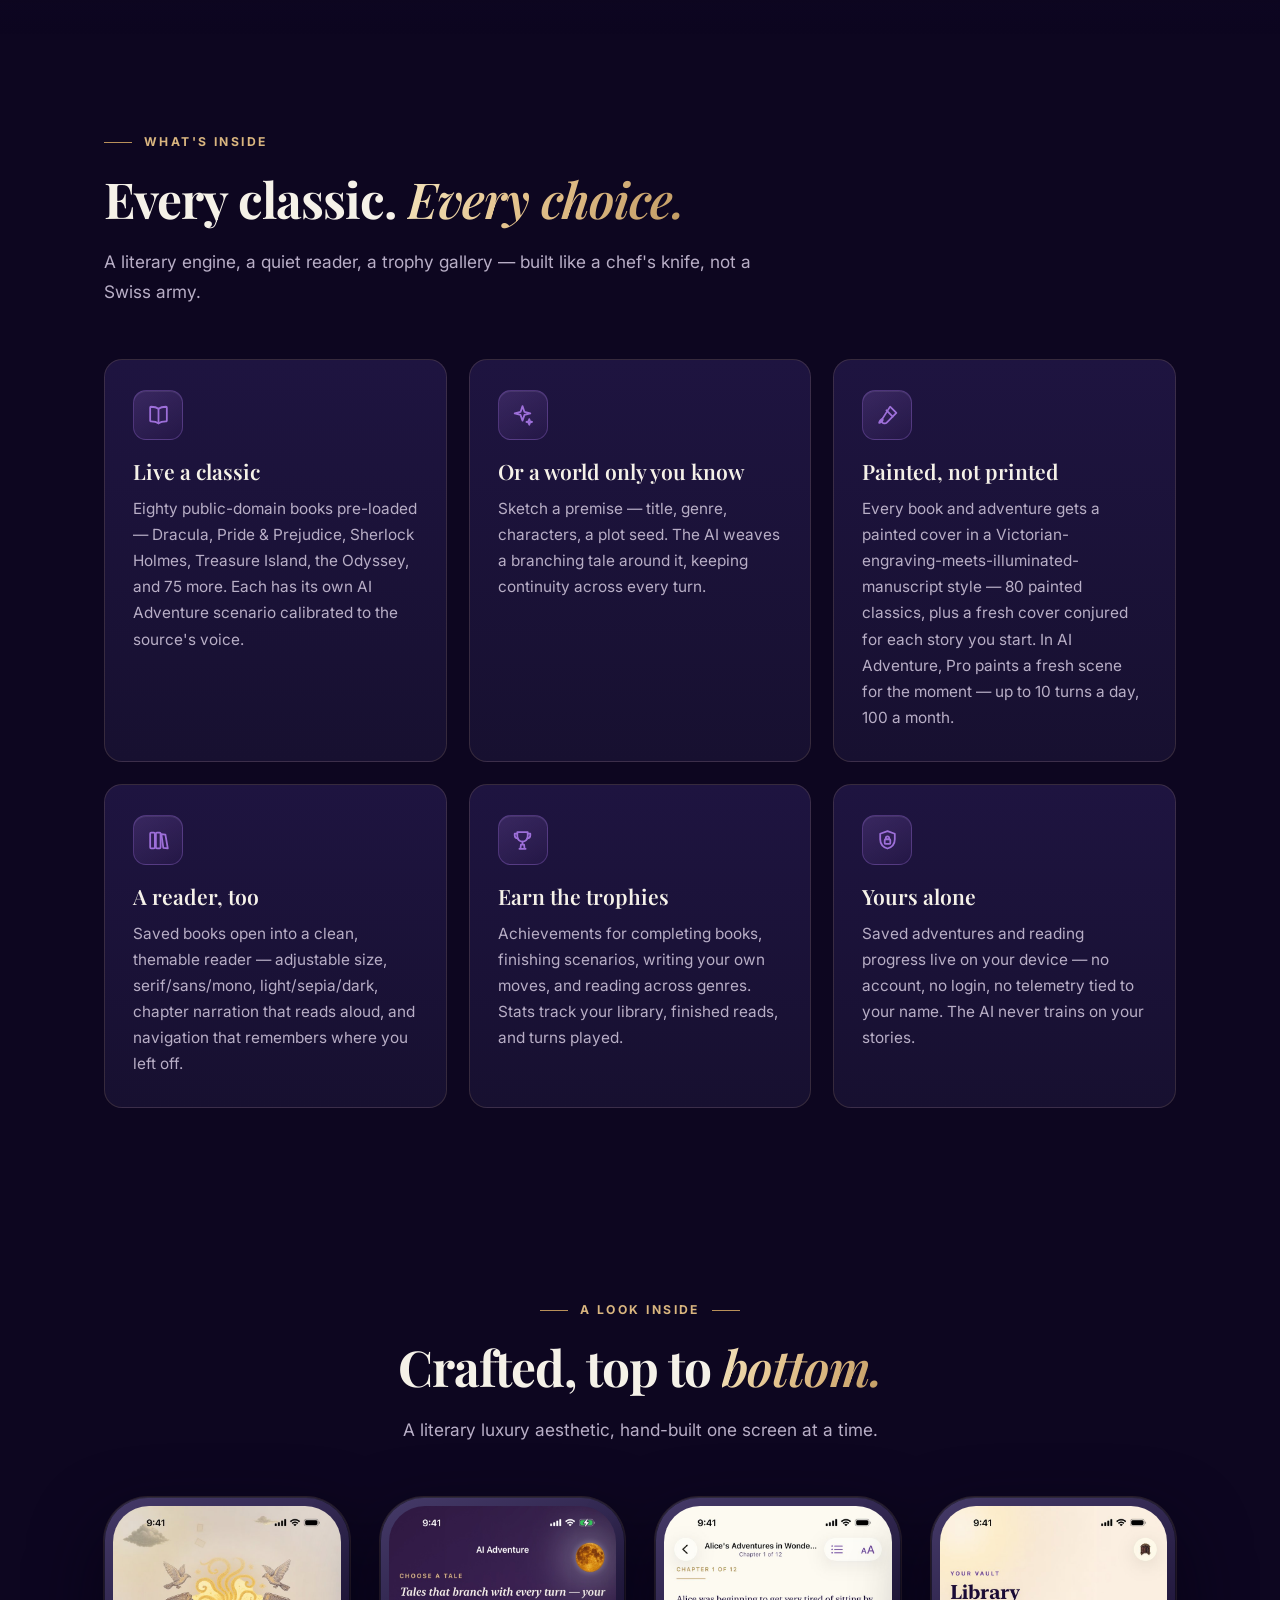
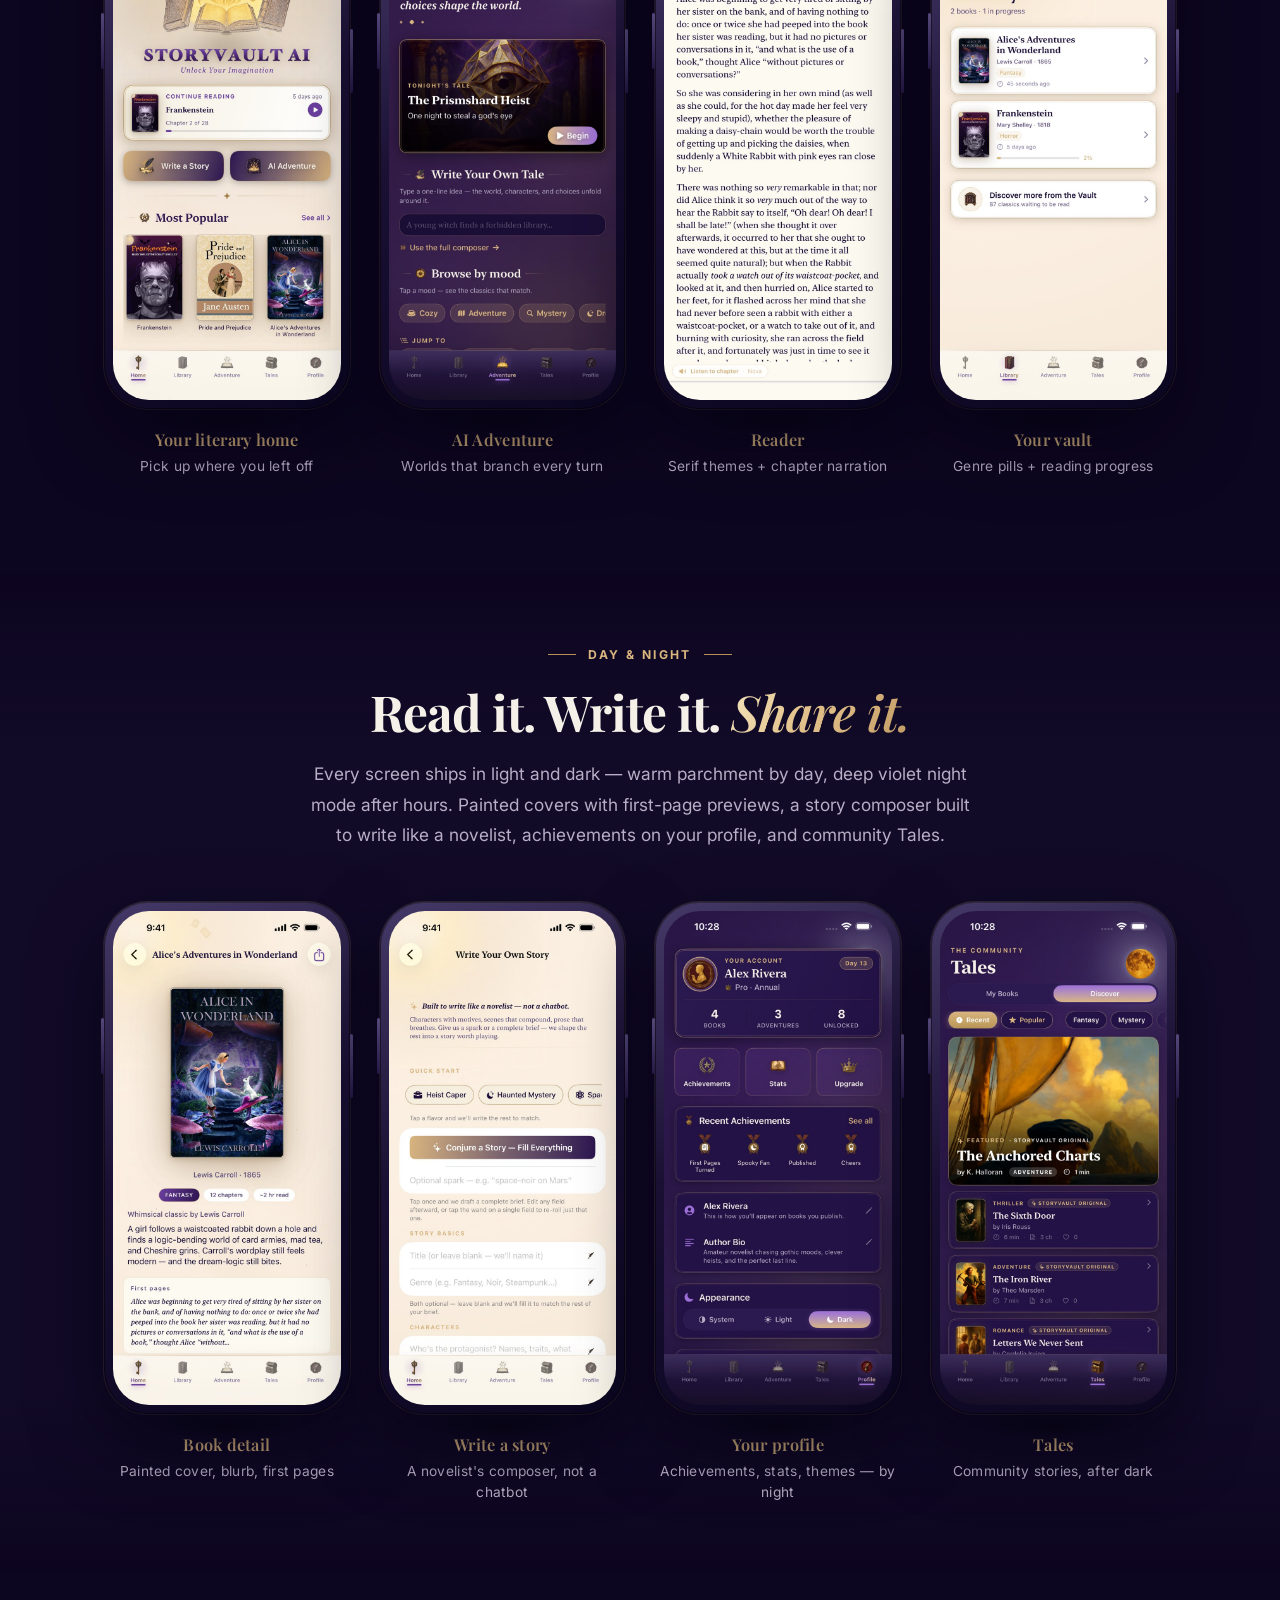
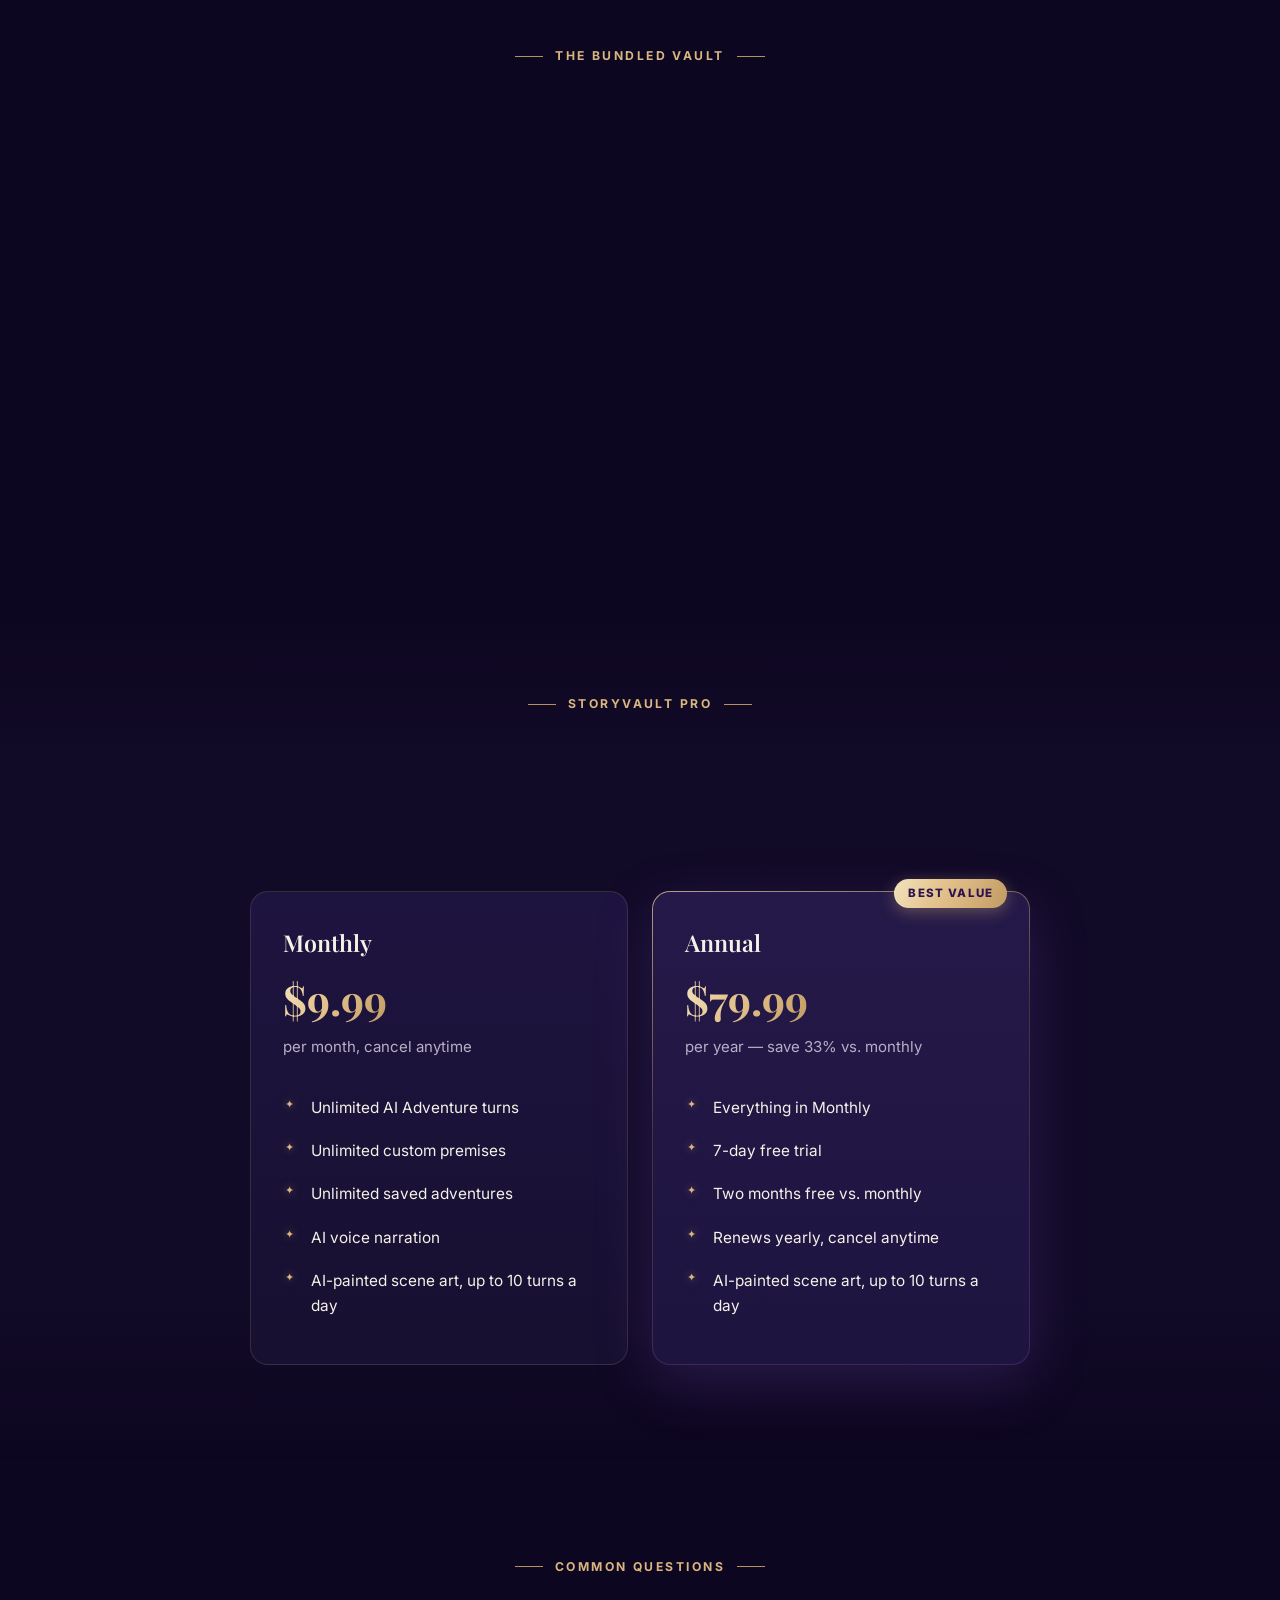
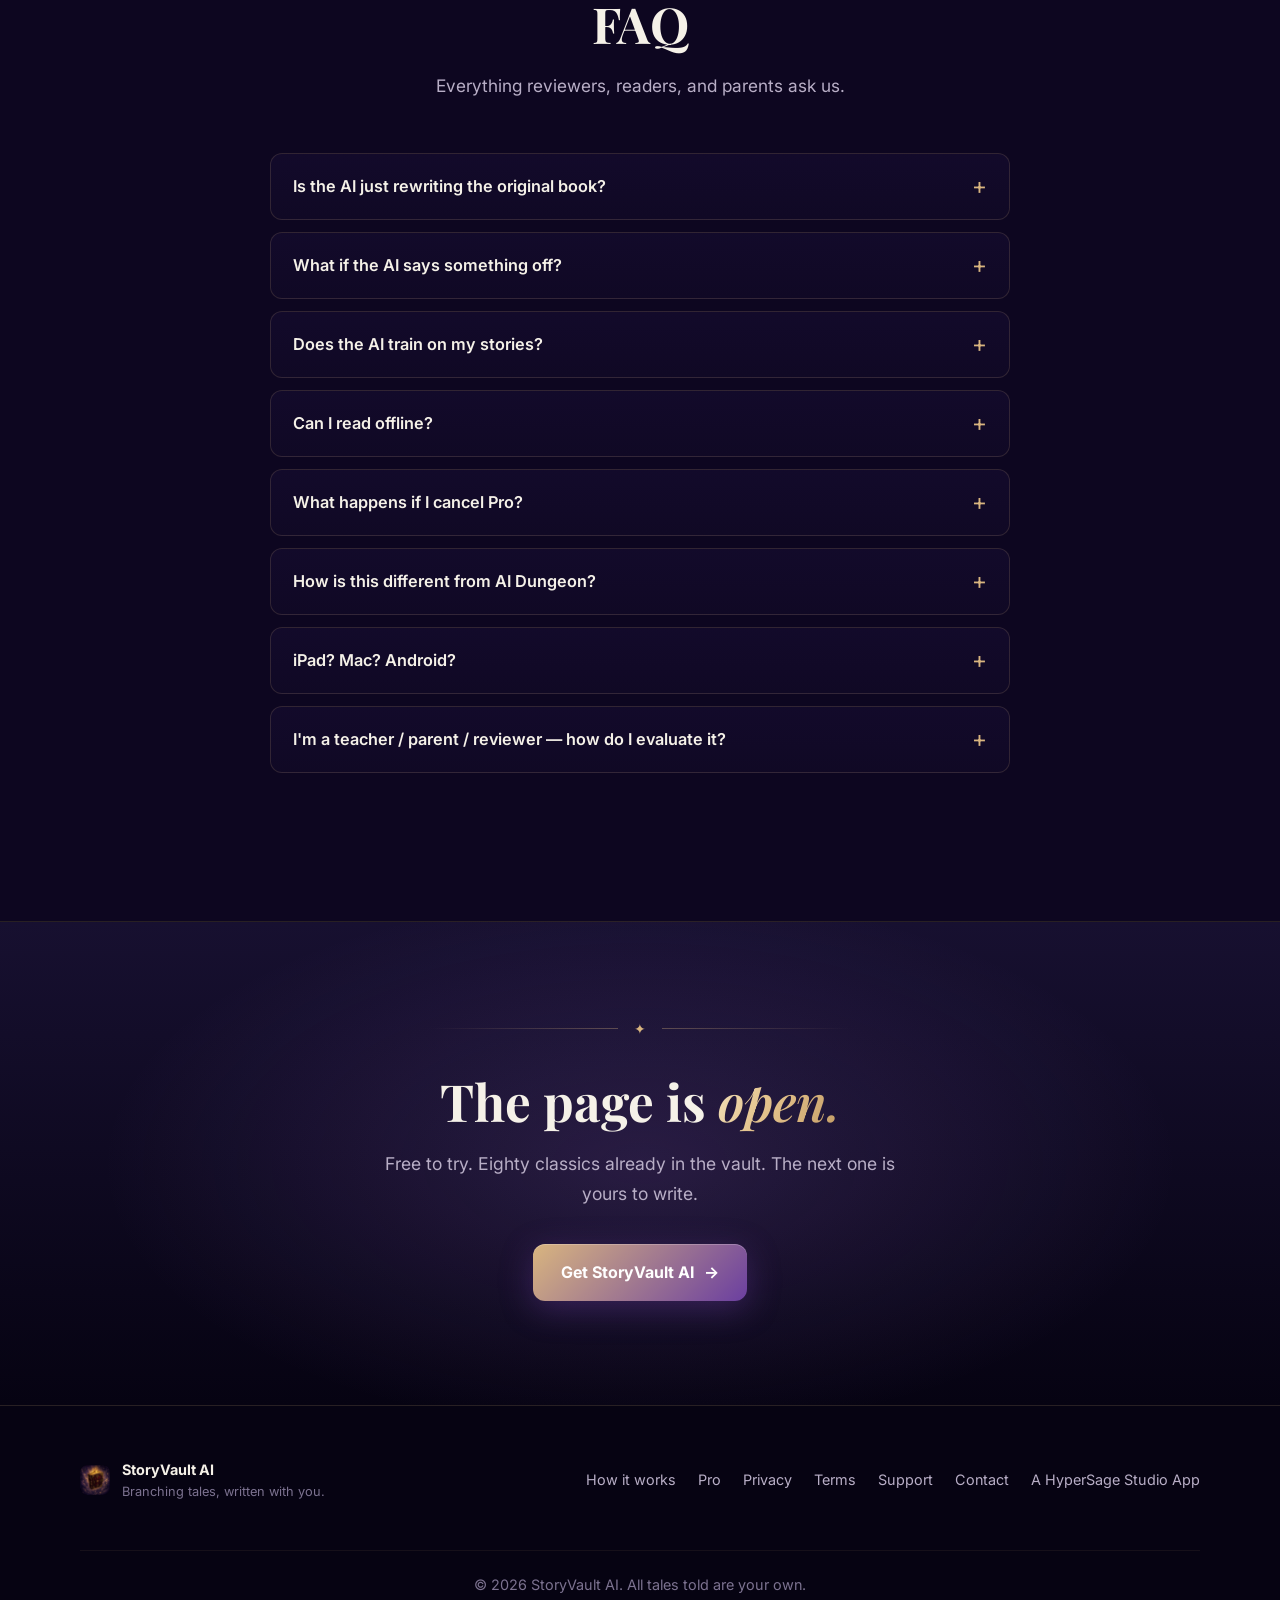
==== commit 64371688: "Correct 87 -> 80 classics and drop the "scene art every turn" claim This standalone is a stale SOURC" ====
--- a/index.html
+++ b/index.html
@@ -4,7 +4,7 @@
   <meta charset="UTF-8">
   <meta name="viewport" content="width=device-width, initial-scale=1.0">
   <title>StoryVault AI — Branching tales, written with you.</title>
-  <meta name="description" content="Step into Beowulf, Dracula, or a world only you and the AI know. Every choice rewrites the next page. Eighty-seven classics included. Free to try.">
+  <meta name="description" content="Step into Beowulf, Dracula, or a world only you and the AI know. Every choice rewrites the next page. Eighty bundled classics. Free to try.">
   <meta name="robots" content="index, follow">
   <link rel="canonical" href="https://drvanus.github.io/storyvault-app/">
 
@@ -34,7 +34,7 @@
     "name": "StoryVault AI",
     "operatingSystem": "iOS",
     "applicationCategory": "EntertainmentApplication",
-    "description": "Branching interactive fiction built on 87 public-domain classics plus myth, folklore, history, and original worlds. Every choice rewrites the next page.",
+    "description": "Branching interactive fiction built on 80 public-domain classics plus myth, folklore, history, and original worlds. Every choice rewrites the next page.",
     "offers": { "@type": "Offer", "price": "0", "priceCurrency": "USD" }
   }
   </script>
@@ -1039,6 +1039,23 @@
       footer.site .brand { flex-direction: column; }
     }
   </style>
+<!-- app-schema:start (generated by appdev/tools/app_schema.py — edit apps.json, not this) -->
+<script type="application/ld+json">
+{
+  "@context": "https://schema.org",
+  "@type": "SoftwareApplication",
+  "name": "StoryVault AI",
+  "applicationCategory": "EntertainmentApplication",
+  "operatingSystem": "iOS",
+  "description": "Step into Beowulf, Dracula, or a world only you and the AI know. Every choice rewrites the next page. Eighty bundled classics. Free to try.",
+  "url": "https://drvanus.github.io/storyvault-app/",
+  "author": {
+    "@type": "Organization",
+    "name": "Hypersage AI Labs"
+  }
+}
+</script>
+<!-- app-schema:end -->
 </head>
 <body>
 
@@ -1078,7 +1095,7 @@
             <a href="#how" class="btn-outline">See how it works</a>
           </div>
           <div class="hero-trust">
-            <span>87 classics bundled</span>
+            <span>80 classics bundled</span>
             <span>No account needed</span>
             <span>Free to try</span>
           </div>
@@ -1109,7 +1126,7 @@
   <div class="container">
     <div class="stats-strip reveal">
       <div class="stat">
-        <span class="stat-value grad">87</span>
+        <span class="stat-value grad">80</span>
         <span class="stat-label">Classics included</span>
       </div>
       <div class="stat">
@@ -1138,7 +1155,7 @@
           <ol class="how-steps">
             <li>
               <h4>Pick a tale</h4>
-              <p>Eighty-seven bundled classics — Dracula, Sherlock, Beowulf, the Odyssey — each with a hand-curated AI scenario. Plus myth, folklore, history, stage, and epic-poetry worlds. Or invent your own.</p>
+              <p>Eighty bundled classics — Dracula, Sherlock, Beowulf, the Odyssey — each with a hand-curated AI scenario. Plus myth, folklore, history, stage, and epic-poetry worlds. Or invent your own.</p>
             </li>
             <li>
               <h4>Read what the AI writes</h4>
@@ -1243,7 +1260,7 @@
           </div>
         </div>
       </div>
-      <p class="adv-more reveal">Plus <strong>87 classics</strong> with scenarios in the source's own voice, and whole shelves of <strong>myth, folklore, history, stage &amp; screen, and epic poetry</strong> — 190+ scenarios in all.</p>
+      <p class="adv-more reveal">Plus <strong>80 classics</strong> with scenarios in the source's own voice, and whole shelves of <strong>myth, folklore, history, stage &amp; screen, and epic poetry</strong> — 250+ scenarios in all.</p>
     </div>
   </section>
 
@@ -1258,7 +1275,7 @@
         <div class="feature-card">
           <div class="icon-box"><svg viewBox="0 0 24 24" fill="none" stroke="currentColor" stroke-width="1.7" stroke-linecap="round" stroke-linejoin="round"><path d="M12 5.5C10.3 4.2 8 3.6 4.8 3.6a.8.8 0 0 0-.8.8v12.4a.8.8 0 0 0 .8.8c3.2 0 5.5.6 7.2 1.9 1.7-1.3 4-1.9 7.2-1.9a.8.8 0 0 0 .8-.8V4.4a.8.8 0 0 0-.8-.8C16 3.6 13.7 4.2 12 5.5z"/><path d="M12 5.5V19.5"/></svg></div>
           <h3>Live a classic</h3>
-          <p>Eighty-seven public-domain books pre-loaded — Dracula, Pride &amp; Prejudice, Sherlock Holmes, Treasure Island, the Odyssey, and 82 more. Each has its own AI Adventure scenario calibrated to the source's voice.</p>
+          <p>Eighty public-domain books pre-loaded — Dracula, Pride &amp; Prejudice, Sherlock Holmes, Treasure Island, the Odyssey, and 75 more. Each has its own AI Adventure scenario calibrated to the source's voice.</p>
         </div>
         <div class="feature-card">
           <div class="icon-box"><svg viewBox="0 0 24 24" fill="none" stroke="currentColor" stroke-width="1.7" stroke-linecap="round" stroke-linejoin="round"><path d="M12 3l1.9 5.6L19.5 10l-5.6 1.4L12 17l-1.9-5.6L4.5 10l5.6-1.4z"/><path d="M18.5 15.5l.7 2 2 .7-2 .7-.7 2-.7-2-2-.7 2-.7z"/></svg></div>
@@ -1268,7 +1285,7 @@
         <div class="feature-card">
           <div class="icon-box"><svg viewBox="0 0 24 24" fill="none" stroke="currentColor" stroke-width="1.7" stroke-linecap="round" stroke-linejoin="round"><path d="M14.5 3.5l6 6-9 9c-1.3 1.3-3.2 1.6-4.4.4-1.2-1.2-.9-3.1.4-4.4z"/><path d="M11 7l6 6"/><path d="M7 15.5c-1.6.4-2.5 1.6-3 3.5 1.9-.5 3.1-1.4 3.5-3"/></svg></div>
           <h3>Painted, not printed</h3>
-          <p>Every book and adventure gets a painted cover in a Victorian-engraving-meets-illuminated-manuscript style — 87 painted classics, plus a fresh cover conjured for each story you start. In AI Adventure, every turn opens with a new scene the app paints for the moment.</p>
+          <p>Every book and adventure gets a painted cover in a Victorian-engraving-meets-illuminated-manuscript style — 80 painted classics, plus a fresh cover conjured for each story you start. In AI Adventure, Pro paints a fresh scene for the moment — up to 10 turns a day, 100 a month.</p>
         </div>
         <div class="feature-card">
           <div class="icon-box"><svg viewBox="0 0 24 24" fill="none" stroke="currentColor" stroke-width="1.7" stroke-linecap="round" stroke-linejoin="round"><rect x="4" y="4.5" width="4.5" height="15" rx="1"/><rect x="9.5" y="4.5" width="4.5" height="15" rx="1"/><path d="M15.4 5.6l3.8 1 .9 13.4-4.2-1.1z" transform="rotate(-6 17 12)"/></svg></div>
@@ -1403,7 +1420,7 @@
   <section class="section-block tight">
     <div class="container">
       <div class="section-eyebrow center">The bundled vault</div>
-      <h2 style="text-align:center;" class="reveal"><em class="grad">Eighty-seven</em> classics, free forever</h2>
+      <h2 style="text-align:center;" class="reveal"><em class="grad">Eighty</em> classics, free forever</h2>
       <p class="lede reveal" style="text-align:center; margin-left:auto; margin-right:auto;">All public-domain. All offline-readable. All yours to keep.</p>
       <div class="library-tape reveal">
         <div class="library-chip"><em>Dracula</em> · Bram Stoker</div>
@@ -1440,7 +1457,7 @@
             <li>Unlimited custom premises</li>
             <li>Unlimited saved adventures</li>
             <li>AI voice narration</li>
-            <li>AI-painted scene art every turn</li>
+            <li>AI-painted scene art, up to 10 turns a day</li>
           </ul>
         </div>
         <div class="plan featured">
@@ -1452,7 +1469,7 @@
             <li>7-day free trial</li>
             <li>Two months free vs. monthly</li>
             <li>Renews yearly, cancel anytime</li>
-            <li>AI-painted scene art every turn</li>
+            <li>AI-painted scene art, up to 10 turns a day</li>
           </ul>
         </div>
       </div>
@@ -1480,7 +1497,7 @@
         </details>
         <details class="faq">
           <summary>Can I read offline?</summary>
-          <p>The 87 bundled books are fully offline-readable. AI Adventure requires a network connection — every turn is generated live by the model.</p>
+          <p>The 80 bundled books are fully offline-readable. AI Adventure requires a network connection — every turn is generated live by the model.</p>
         </details>
         <details class="faq">
           <summary>What happens if I cancel Pro?</summary>
@@ -1496,7 +1513,7 @@
         </details>
         <details class="faq">
           <summary>I'm a teacher / parent / reviewer — how do I evaluate it?</summary>
-          <p>The bundled library is all public-domain material rated 12+. The AI Adventure system prompt explicitly excludes explicit sexual content and child endangerment. Reach out at <a href="mailto:hypersageailabs@gmail.com">hypersageailabs@gmail.com</a> for review codes.</p>
+          <p>StoryVault AI is rated 13+ on the App Store — the community Tales feed sets that floor. The bundled library is public-domain literature, and the AI Adventure system prompt explicitly excludes explicit sexual content and any content that sexualizes minors. Reach out at <a href="mailto:hypersageailabs@gmail.com">hypersageailabs@gmail.com</a> for review codes.</p>
         </details>
       </div>
     </div>
@@ -1506,7 +1523,7 @@
   <section class="cta-strip">
     <div class="ornament" aria-hidden="true">✦</div>
     <h2 class="reveal">The page is <em class="grad">open.</em></h2>
-    <p class="reveal">Free to try. Eighty-seven classics already in the vault. The next one is yours to write.</p>
+    <p class="reveal">Free to try. Eighty classics already in the vault. The next one is yours to write.</p>
     <a href="#plans" class="btn-warm">
       <span>Get StoryVault AI</span>
       <span aria-hidden="true">→</span>
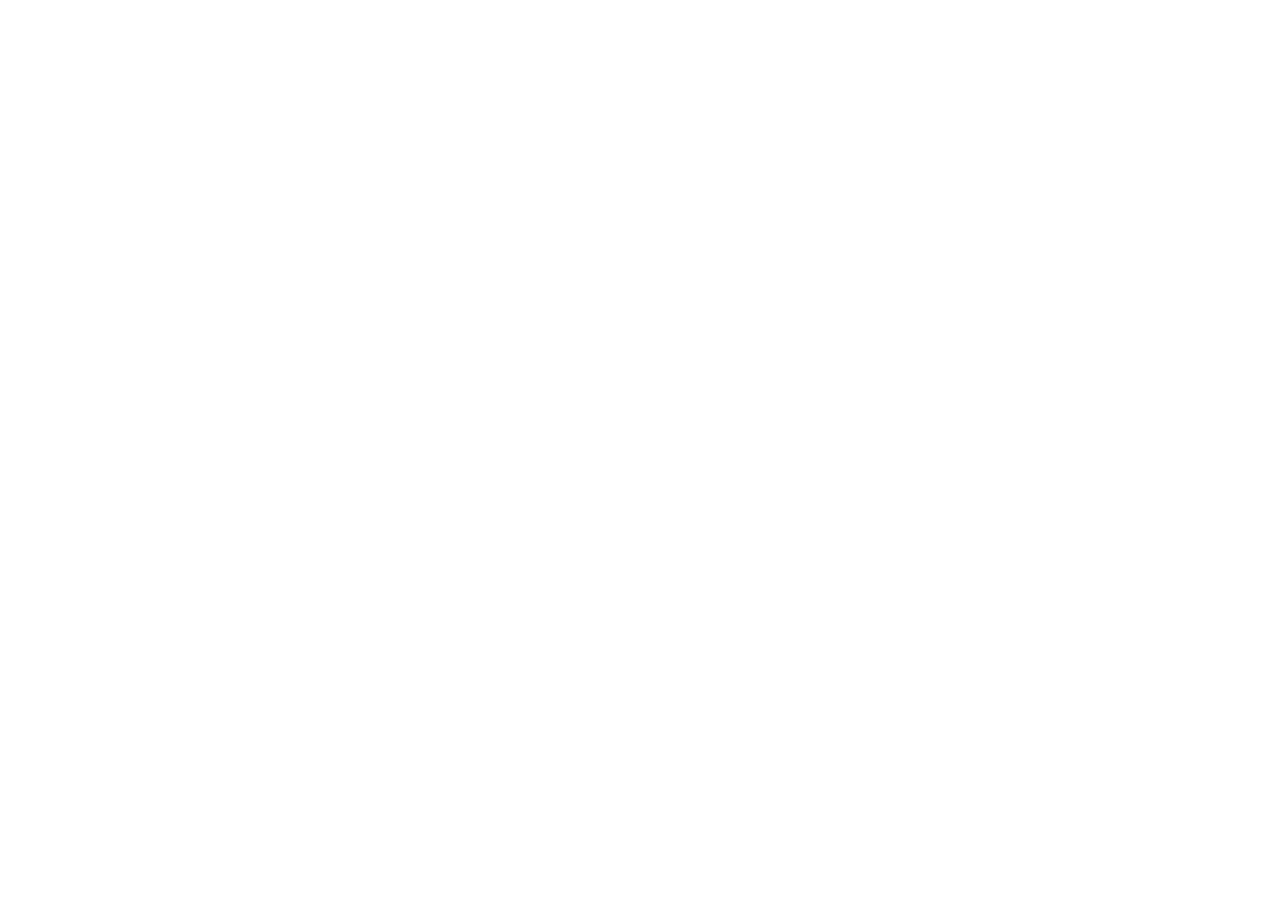
==== commit b93a61e3: "Retire this origin: redirect every page to hypersage.ai/storyvault/ Every app site exists twice — th" ====
--- a/index.html
+++ b/index.html
@@ -1,1572 +1,28 @@
 <!DOCTYPE html>
 <html lang="en">
 <head>
-  <meta charset="UTF-8">
-  <meta name="viewport" content="width=device-width, initial-scale=1.0">
-  <title>StoryVault AI — Branching tales, written with you.</title>
-  <meta name="description" content="Step into Beowulf, Dracula, or a world only you and the AI know. Every choice rewrites the next page. Eighty bundled classics. Free to try.">
-  <meta name="robots" content="index, follow">
-  <link rel="canonical" href="https://drvanus.github.io/storyvault-app/">
-
-  <meta property="og:type" content="website">
-  <meta property="og:title" content="StoryVault AI — Branching tales, written with you.">
-  <meta property="og:description" content="Step into a classic. Or a world only the AI has dreamed. Every choice rewrites the next page.">
-  <meta property="og:url" content="https://drvanus.github.io/storyvault-app/">
-  <meta property="og:site_name" content="StoryVault AI">
-  <meta property="og:image" content="https://drvanus.github.io/storyvault-app/storyvault-mark.png">
-  <meta name="twitter:card" content="summary_large_image">
-  <meta name="twitter:title" content="StoryVault AI — Branching tales, written with you.">
-  <meta name="twitter:description" content="Step into a classic. Or invent your own world. Every choice rewrites the next page.">
-  <meta name="twitter:image" content="https://drvanus.github.io/storyvault-app/storyvault-mark.png">
-
-  <link rel="icon" type="image/png" href="storyvault-mark.png">
-  <link rel="apple-touch-icon" href="storyvault-mark.png">
-
-  <link rel="preconnect" href="https://fonts.googleapis.com">
-  <link rel="preconnect" href="https://fonts.gstatic.com" crossorigin>
-  <link href="https://fonts.googleapis.com/css2?family=Inter:wght@400;500;600;700;800&family=Playfair+Display:ital,wght@0,500;0,600;0,700;0,800;1,500;1,600;1,700&display=swap" rel="stylesheet">
-  <link rel="preload" as="image" href="screenshots/home.jpg">
-
-  <script type="application/ld+json">
-  {
-    "@context": "https://schema.org",
-    "@type": "MobileApplication",
-    "name": "StoryVault AI",
-    "operatingSystem": "iOS",
-    "applicationCategory": "EntertainmentApplication",
-    "description": "Branching interactive fiction built on 80 public-domain classics plus myth, folklore, history, and original worlds. Every choice rewrites the next page.",
-    "offers": { "@type": "Offer", "price": "0", "priceCurrency": "USD" }
-  }
-  </script>
-
-  <style>
-    *, *::before, *::after { margin: 0; padding: 0; box-sizing: border-box; }
-
-    :root {
-      --bg: #0D0620;
-      --bg-deeper: #060312;
-      --fg: #F5F1E8;
-      --card: #171030;
-      --card-2: #1E1440;
-      --primary: #6B3FA0;
-      --primary-dark: #2D1450;
-      --primary-light: #9D6FD9;
-      --accent: #D9B57F;
-      --accent-light: #EBD3A4;
-      --accent-dark: #B8905A;
-      --muted-fg: #B8AEC6;
-      --tertiary-fg: #7C7290;
-      --border: rgba(217,181,127,0.16);
-      --border-strong: rgba(217,181,127,0.34);
-      --primary-glow: rgba(157,111,217,0.18);
-      --accent-glow: rgba(217,181,127,0.14);
-      --radius: 0.75rem;
-      --radius-lg: 1.125rem;
-      --gold-grad: linear-gradient(115deg, #F3E3BD 0%, #E4C48F 38%, #D9B57F 62%, #C09A62 100%);
-      --warm-grad: linear-gradient(135deg, var(--accent), var(--primary));
-      --ease: cubic-bezier(.22,.61,.36,1);
-    }
-
-    html { scroll-behavior: smooth; }
-    @media (prefers-reduced-motion: reduce) { html { scroll-behavior: auto; } }
-
-    body {
-      font-family: 'Inter', -apple-system, BlinkMacSystemFont, 'Segoe UI', sans-serif;
-      background: var(--bg);
-      color: var(--fg);
-      line-height: 1.65;
-      -webkit-font-smoothing: antialiased;
-      -moz-osx-font-smoothing: grayscale;
-      overflow-x: hidden;
-    }
-
-    /* Cosmic backdrop — deep purple nebulas + a sparse hand-placed starfield.
-       Pure CSS, one fixed layer, no images. */
-    body::before {
-      content: '';
-      position: fixed; inset: 0;
-      background:
-        radial-gradient(1.5px 1.5px at 8% 12%,  rgba(245,241,232,.55) 50%, transparent 51%),
-        radial-gradient(1px 1px     at 22% 34%, rgba(235,211,164,.45) 50%, transparent 51%),
-        radial-gradient(1.5px 1.5px at 37% 8%,  rgba(245,241,232,.35) 50%, transparent 51%),
-        radial-gradient(1px 1px     at 54% 22%, rgba(245,241,232,.5)  50%, transparent 51%),
-        radial-gradient(2px 2px     at 68% 6%,  rgba(235,211,164,.4)  50%, transparent 51%),
-        radial-gradient(1px 1px     at 79% 30%, rgba(245,241,232,.45) 50%, transparent 51%),
-        radial-gradient(1.5px 1.5px at 91% 14%, rgba(245,241,232,.4)  50%, transparent 51%),
-        radial-gradient(1px 1px     at 14% 64%, rgba(245,241,232,.3)  50%, transparent 51%),
-        radial-gradient(1.5px 1.5px at 45% 78%, rgba(235,211,164,.3)  50%, transparent 51%),
-        radial-gradient(1px 1px     at 72% 60%, rgba(245,241,232,.35) 50%, transparent 51%),
-        radial-gradient(1.5px 1.5px at 88% 82%, rgba(245,241,232,.3)  50%, transparent 51%),
-        radial-gradient(1px 1px     at 30% 92%, rgba(235,211,164,.35) 50%, transparent 51%),
-        radial-gradient(ellipse 80% 60% at 20% 0%, rgba(107,63,160,0.26), transparent 60%),
-        radial-gradient(ellipse 60% 50% at 80% 30%, rgba(157,111,217,0.13), transparent 70%),
-        radial-gradient(ellipse 70% 40% at 50% 100%, rgba(217,181,127,0.07), transparent 70%);
-      pointer-events: none;
-      z-index: 0;
-    }
-
-    ::selection { background: rgba(157,111,217,.4); color: var(--fg); }
-
-    a { color: var(--accent); text-decoration: none; transition: color .2s; }
-    a:hover { color: var(--accent-light); }
-    :focus-visible {
-      outline: 2px solid var(--accent);
-      outline-offset: 3px;
-      border-radius: 4px;
-    }
-
-    .container { max-width: 1120px; margin: 0 auto; padding: 0 24px; position: relative; z-index: 1; }
-
-    /* ===== Descender-safe display text =====
-       Every gradient-clipped or tight-leading display span gets breathing
-       room below the baseline: padding-bottom extends the paint box so
-       g/y/p/j descenders are never sheared, margin-bottom cancels the
-       layout shift. Applied via .grad and .safe-desc. */
-    .grad {
-      background: var(--gold-grad);
-      -webkit-background-clip: text;
-      background-clip: text;
-      color: transparent;
-      display: inline-block;
-      padding-bottom: 0.16em;
-      margin-bottom: -0.16em;
-    }
-    .safe-desc {
-      display: inline-block;
-      padding-bottom: 0.12em;
-      margin-bottom: -0.12em;
-    }
-
-    h1, h2, h3, h4 { text-wrap: balance; }
-
-    /* ===== Ornament divider ===== */
-    .ornament {
-      display: flex; align-items: center; justify-content: center;
-      gap: 16px;
-      color: var(--accent);
-      font-size: 0.85rem;
-      margin: 0 auto;
-      max-width: 420px;
-    }
-    .ornament::before, .ornament::after {
-      content: '';
-      flex: 1;
-      height: 1px;
-      background: linear-gradient(90deg, transparent, var(--border-strong));
-    }
-    .ornament::after {
-      background: linear-gradient(90deg, var(--border-strong), transparent);
-    }
-
-    /* ===== Scroll reveal (JS adds .js to <html>; no-JS stays visible) ===== */
-    .js .reveal {
-      opacity: 0;
-      transform: translateY(26px);
-      transition: opacity .8s var(--ease), transform .8s var(--ease);
-    }
-    .js .reveal.in { opacity: 1; transform: none; }
-    .js .reveal-stagger > * {
-      opacity: 0;
-      transform: translateY(26px);
-      transition: opacity .7s var(--ease), transform .7s var(--ease);
-    }
-    .js .reveal-stagger.in > * { opacity: 1; transform: none; }
-    .js .reveal-stagger.in > :nth-child(2) { transition-delay: .09s; }
-    .js .reveal-stagger.in > :nth-child(3) { transition-delay: .18s; }
-    .js .reveal-stagger.in > :nth-child(4) { transition-delay: .27s; }
-    .js .reveal-stagger.in > :nth-child(5) { transition-delay: .36s; }
-    .js .reveal-stagger.in > :nth-child(6) { transition-delay: .45s; }
-    @media (prefers-reduced-motion: reduce) {
-      .js .reveal, .js .reveal-stagger > * {
-        opacity: 1 !important; transform: none !important; transition: none !important;
-      }
-    }
-
-    /* ===== NAV ===== */
-    nav.site {
-      position: sticky; top: 0; z-index: 50;
-      background: rgba(13,6,32,0.72);
-      backdrop-filter: saturate(180%) blur(18px);
-      -webkit-backdrop-filter: saturate(180%) blur(18px);
-      border-bottom: 1px solid var(--border);
-    }
-    nav.site .container {
-      display: flex; align-items: center; justify-content: space-between;
-      gap: 20px;
-      padding-top: 14px; padding-bottom: 14px;
-    }
-    nav.site .brand {
-      display: flex; align-items: center; gap: 12px;
-      font-weight: 800; color: var(--fg); font-size: 1.08rem;
-      letter-spacing: -0.01em;
-      white-space: nowrap;
-    }
-    nav.site .brand img {
-      width: 36px; height: 36px;
-      border-radius: 9px;
-      box-shadow: 0 0 24px var(--accent-glow);
-    }
-    nav.site .links {
-      display: flex; gap: 26px;
-      font-size: 0.93rem;
-    }
-    nav.site .links a { color: var(--muted-fg); font-weight: 500; }
-    nav.site .links a:hover { color: var(--accent); }
-    .btn-nav {
-      display: inline-flex; align-items: center;
-      padding: 9px 18px;
-      font-size: 0.9rem; font-weight: 700;
-      color: var(--accent-light);
-      background: rgba(217,181,127,0.08);
-      border: 1px solid var(--border-strong);
-      border-radius: 999px;
-      transition: background .2s, border-color .2s, transform .15s;
-      white-space: nowrap;
-    }
-    .btn-nav:hover {
-      background: rgba(217,181,127,0.16);
-      border-color: var(--accent);
-      color: var(--accent-light);
-      transform: translateY(-1px);
-    }
-    @media (max-width: 860px) {
-      nav.site .links { display: none; }
-    }
-
-    /* ===== BUTTONS ===== */
-    .btn-warm {
-      position: relative;
-      display: inline-flex; align-items: center; gap: 10px;
-      padding: 15px 28px;
-      background: var(--warm-grad);
-      color: #fff; font-weight: 700; font-size: 1rem;
-      border-radius: var(--radius);
-      transition: transform .18s var(--ease), box-shadow .18s var(--ease);
-      box-shadow:
-        0 8px 32px rgba(107,63,160,0.4),
-        inset 0 1px 0 rgba(255,255,255,0.22);
-      overflow: hidden;
-    }
-    .btn-warm::after {          /* shine sweep */
-      content: '';
-      position: absolute; top: 0; bottom: 0; left: -80%;
-      width: 50%;
-      background: linear-gradient(105deg, transparent, rgba(255,255,255,0.28), transparent);
-      transform: skewX(-20deg);
-      transition: left .55s var(--ease);
-    }
-    .btn-warm:hover {
-      transform: translateY(-2px);
-      box-shadow:
-        0 14px 44px rgba(107,63,160,0.55),
-        inset 0 1px 0 rgba(255,255,255,0.22);
-      color: #fff;
-    }
-    .btn-warm:hover::after { left: 130%; }
-    @media (prefers-reduced-motion: reduce) { .btn-warm::after { display: none; } }
-    .btn-outline {
-      display: inline-flex; align-items: center; gap: 10px;
-      padding: 15px 24px;
-      color: var(--accent);
-      background: rgba(217,181,127,0.05);
-      border: 1px solid var(--border-strong);
-      border-radius: var(--radius);
-      font-weight: 600; font-size: 1rem;
-      transition: background .2s, border-color .2s, transform .15s;
-    }
-    .btn-outline:hover {
-      background: rgba(217,181,127,0.12);
-      border-color: var(--accent);
-      color: var(--accent-light);
-      transform: translateY(-2px);
-    }
-
-    /* ===== HERO ===== */
-    section.hero {
-      padding: 88px 0 96px;
-      position: relative;
-    }
-    .hero-layout {
-      display: grid;
-      grid-template-columns: 1.08fr 0.92fr;
-      gap: 64px;
-      align-items: center;
-    }
-    @media (max-width: 880px) {
-      .hero-layout { grid-template-columns: 1fr; gap: 48px; text-align: center; }
-      section.hero { padding: 56px 0 72px; }
-    }
-    .hero-eyebrow {
-      display: inline-flex; align-items: center; gap: 8px;
-      font-size: 0.76rem;
-      font-weight: 700;
-      letter-spacing: 0.2em;
-      color: var(--accent);
-      text-transform: uppercase;
-      margin-bottom: 22px;
-      padding: 7px 14px;
-      background: var(--accent-glow);
-      border: 1px solid var(--border);
-      border-radius: 999px;
-    }
-    .hero-eyebrow::before { content: '✦'; font-size: 0.7rem; }
-    .hero-text h1 {
-      font-family: 'Playfair Display', 'Iowan Old Style', Georgia, serif;
-      font-weight: 700;
-      font-size: clamp(2.6rem, 6vw, 4.4rem);
-      line-height: 1.16;
-      letter-spacing: -0.02em;
-      margin-bottom: 22px;
-    }
-    .hero-text h1 .italic-anything {
-      font-style: italic; font-weight: 600;
-    }
-    .hero-text .lede {
-      font-size: 1.16rem;
-      color: var(--muted-fg);
-      max-width: 540px;
-      margin-bottom: 34px;
-      line-height: 1.75;
-    }
-    @media (max-width: 880px) { .hero-text .lede { margin-left: auto; margin-right: auto; } }
-
-    .hero-buttons {
-      display: flex; gap: 14px; flex-wrap: wrap;
-      margin-bottom: 30px;
-    }
-    @media (max-width: 880px) { .hero-buttons { justify-content: center; } }
-
-    .hero-trust {
-      display: flex; flex-wrap: wrap; gap: 10px 22px;
-      font-size: 0.85rem;
-      color: var(--tertiary-fg);
-      letter-spacing: 0.02em;
-    }
-    @media (max-width: 880px) { .hero-trust { justify-content: center; } }
-    .hero-trust span { display: inline-flex; align-items: center; gap: 8px; }
-    .hero-trust span::before {
-      content: '✦';
-      color: var(--accent-dark);
-      font-size: 0.62rem;
-    }
-
-    .hero-image { position: relative; display: flex; justify-content: center; }
-    .hero-image::after {
-      content: '';
-      position: absolute;
-      inset: -70px;
-      background: radial-gradient(ellipse at center, var(--primary-glow), transparent 62%);
-      pointer-events: none;
-      z-index: -1;
-    }
-    /* floating sparks around the hero device */
-    .hero-spark {
-      position: absolute;
-      color: var(--accent);
-      opacity: .6;
-      pointer-events: none;
-      animation: spark-float 7s ease-in-out infinite;
-      text-shadow: 0 0 14px rgba(217,181,127,.6);
-    }
-    .hero-spark.s1 { top: 6%;  left: 4%;  font-size: 1rem;    animation-delay: 0s; }
-    .hero-spark.s2 { top: 22%; right: 2%; font-size: 0.7rem;  animation-delay: 1.6s; }
-    .hero-spark.s3 { bottom: 14%; left: 8%; font-size: 0.8rem; animation-delay: 3.2s; }
-    .hero-spark.s4 { bottom: 4%; right: 10%; font-size: 0.6rem; animation-delay: 4.8s; }
-    @keyframes spark-float {
-      0%, 100% { transform: translateY(0);    opacity: .35; }
-      50%      { transform: translateY(-12px); opacity: .8; }
-    }
-    @media (prefers-reduced-motion: reduce) { .hero-spark { animation: none; } }
-
-    /* ===== iPHONE DEVICE FRAME =====
-       Dark titanium bezel wrapping a real capture. Screenshots carry
-       their own status bar + Dynamic Island, so the frame is a rounded
-       bezel + screen clip — no faux notch needed. */
-    .device {
-      position: relative;
-      width: 100%;
-      max-width: 288px;
-      margin: 0 auto;
-      padding: 9px;
-      border-radius: 44px;
-      background: linear-gradient(155deg, #453a68 0%, #191033 45%, #0b0620 100%);
-      box-shadow:
-        0 30px 70px rgba(6,3,18,0.72),
-        0 0 0 1px rgba(217,181,127,0.16),
-        inset 0 1px 1px rgba(255,255,255,0.08),
-        inset 0 0 0 1px rgba(0,0,0,0.5);
-    }
-    .device img {
-      display: block;
-      width: 100%;
-      height: auto;
-      border-radius: 36px;
-      background: var(--bg-deeper);
-    }
-    /* Side buttons — titanium rails */
-    .device::before,
-    .device::after {
-      content: '';
-      position: absolute;
-      width: 3px;
-      border-radius: 3px;
-      background: linear-gradient(180deg, #55487a, #241844);
-    }
-    .device::before { left: -3px; top: 116px; height: 56px; }
-    .device::after  { right: -3px; top: 132px; height: 64px; }
-    .device.device-hero { max-width: 344px; }
-    @media (max-width: 880px) { .device.device-hero { max-width: 300px; } }
-
-    /* Floor shadow under a device */
-    .device-stage { position: relative; }
-    .device-stage::after {
-      content: '';
-      position: absolute;
-      left: 50%; bottom: -26px;
-      width: 68%; height: 30px;
-      transform: translateX(-50%);
-      background: radial-gradient(ellipse at center, rgba(6,3,18,0.65), transparent 70%);
-      pointer-events: none;
-    }
-
-    /* Hero screenshot carousel — 6 captures (light + dark), 4s each,
-       24s loop. Visible window per slide is 1/6 of the cycle with a
-       ~0.6s crossfade at each edge. */
-    .hero-carousel { position: relative; width: 100%; }
-    .hero-carousel img {
-      position: absolute;
-      inset: 0;
-      opacity: 0;
-      animation: sv-carousel 24s infinite;
-    }
-    .hero-carousel img:nth-child(1) { position: relative; animation-delay: 0s; }
-    .hero-carousel img:nth-child(2) { animation-delay: 4s; }
-    .hero-carousel img:nth-child(3) { animation-delay: 8s; }
-    .hero-carousel img:nth-child(4) { animation-delay: 12s; }
-    .hero-carousel img:nth-child(5) { animation-delay: 16s; }
-    .hero-carousel img:nth-child(6) { animation-delay: 20s; }
-    @keyframes sv-carousel {
-      0%     { opacity: 0; }
-      2.5%   { opacity: 1; }
-      16.67% { opacity: 1; }
-      19.2%  { opacity: 0; }
-      100%   { opacity: 0; }
-    }
-    @media (prefers-reduced-motion: reduce) {
-      .hero-carousel img { animation: none; opacity: 1; }
-      .hero-carousel img:nth-child(n+2) { display: none; }
-    }
-
-    /* ===== STATS STRIP ===== */
-    .stats-strip {
-      display: flex; flex-wrap: wrap; justify-content: center;
-      gap: 0;
-      padding: 34px 12px;
-      border: 1px solid var(--border);
-      border-radius: var(--radius-lg);
-      margin: 24px 0 48px;
-      background:
-        linear-gradient(180deg, rgba(30,20,64,0.55), rgba(23,16,48,0.55));
-      box-shadow: inset 0 1px 0 rgba(255,255,255,0.04);
-    }
-    .stat {
-      text-align: center;
-      min-width: 150px;
-      flex: 1 1 150px;
-      padding: 6px 18px;
-      position: relative;
-    }
-    .stat + .stat::before {
-      content: '';
-      position: absolute; left: 0; top: 50%;
-      transform: translateY(-50%);
-      height: 44px; width: 1px;
-      background: linear-gradient(180deg, transparent, var(--border-strong), transparent);
-    }
-    @media (max-width: 700px) {
-      .stat { flex: 1 1 42%; padding: 14px 8px; }
-      .stat:nth-child(3)::before { display: none; }
-    }
-    .stat-value {
-      font-family: 'Playfair Display', Georgia, serif;
-      font-weight: 700; font-size: 2.3rem;
-      line-height: 1.25;
-      display: block;
-    }
-    .stat-label {
-      font-size: 0.78rem; color: var(--muted-fg);
-      text-transform: uppercase; letter-spacing: 0.14em;
-      margin-top: 4px;
-    }
-
-    /* ===== SECTION ===== */
-    section { position: relative; }
-    .section-block { padding: 96px 0; }
-    .section-block.tight { padding: 72px 0; }
-    @media (max-width: 700px) {
-      .section-block { padding: 64px 0; }
-      .section-block.tight { padding: 52px 0; }
-    }
-    .section-eyebrow {
-      display: flex; align-items: center; gap: 12px;
-      font-size: 0.76rem; font-weight: 700;
-      letter-spacing: 0.2em; text-transform: uppercase;
-      color: var(--accent); margin-bottom: 16px;
-    }
-    .section-eyebrow::before {
-      content: '';
-      width: 28px; height: 1px;
-      background: var(--accent-dark);
-    }
-    .section-eyebrow.center {
-      justify-content: center;
-      text-align: center;
-    }
-    .section-eyebrow.center::after {
-      content: '';
-      width: 28px; height: 1px;
-      background: var(--accent-dark);
-    }
-    .section-block h2 {
-      font-family: 'Playfair Display', Georgia, serif;
-      font-weight: 700; font-size: clamp(2rem, 4vw, 3.1rem);
-      line-height: 1.22; letter-spacing: -0.02em;
-      margin-bottom: 18px;
-    }
-    .section-block h2 em {
-      font-style: italic; font-weight: 600;
-    }
-    .section-block .lede {
-      color: var(--muted-fg); font-size: 1.08rem;
-      max-width: 660px; margin-bottom: 52px;
-      line-height: 1.75;
-    }
-
-    /* ===== FEATURES ===== */
-    .features-grid {
-      display: grid;
-      grid-template-columns: repeat(auto-fit, minmax(280px, 1fr));
-      gap: 22px;
-    }
-    .feature-card {
-      position: relative;
-      padding: 30px 28px;
-      background: linear-gradient(180deg, var(--card-2), var(--card));
-      border: 1px solid var(--border);
-      border-radius: var(--radius-lg);
-      transition: transform .25s var(--ease), border-color .25s, box-shadow .25s;
-      overflow: hidden;
-    }
-    .feature-card::before {          /* top hairline glint */
-      content: '';
-      position: absolute; top: 0; left: 12%; right: 12%;
-      height: 1px;
-      background: linear-gradient(90deg, transparent, rgba(217,181,127,.35), transparent);
-      opacity: 0;
-      transition: opacity .25s;
-    }
-    .feature-card:hover {
-      transform: translateY(-5px);
-      border-color: var(--border-strong);
-      box-shadow: 0 20px 52px rgba(6,3,18,0.6), 0 0 0 1px rgba(217,181,127,0.06);
-    }
-    .feature-card:hover::before { opacity: 1; }
-    .feature-card .icon-box {
-      width: 50px; height: 50px;
-      border-radius: 13px;
-      display: flex; align-items: center; justify-content: center;
-      background: linear-gradient(150deg, rgba(157,111,217,0.22), rgba(107,63,160,0.10));
-      border: 1px solid rgba(157,111,217,0.32);
-      margin-bottom: 18px;
-      color: var(--primary-light);
-      box-shadow: inset 0 1px 0 rgba(255,255,255,0.08);
-    }
-    .feature-card .icon-box svg { width: 25px; height: 25px; display: block; }
-    .feature-card h3 {
-      font-family: 'Playfair Display', Georgia, serif;
-      font-weight: 600;
-      font-size: 1.32rem; line-height: 1.28;
-      margin-bottom: 9px;
-      padding-bottom: 0.08em;   /* descender room for g/y in serif titles */
-    }
-    .feature-card p {
-      color: var(--muted-fg);
-      font-size: 0.96rem;
-      line-height: 1.7;
-    }
-
-    /* ===== HOW IT WORKS ===== */
-    .how-grid {
-      display: grid;
-      grid-template-columns: 1.2fr 0.8fr;
-      gap: 64px; align-items: center;
-    }
-    @media (max-width: 880px) { .how-grid { grid-template-columns: 1fr; gap: 44px; } }
-    .how-image {
-      border-radius: var(--radius-lg);
-      width: 100%; max-width: 460px;
-      display: block; margin: 0 auto;
-      box-shadow:
-        0 20px 60px rgba(107,63,160,0.35),
-        0 0 0 1px var(--border);
-    }
-    .how-steps { list-style: none; counter-reset: step; }
-    .how-steps li {
-      counter-increment: step;
-      padding: 20px 0 20px 68px;
-      position: relative;
-    }
-    .how-steps li + li {
-      border-top: 1px solid var(--border);
-    }
-    .how-steps li::before {
-      content: counter(step);
-      position: absolute; left: 0; top: 22px;
-      width: 46px; height: 46px;
-      display: flex; align-items: center; justify-content: center;
-      font-family: 'Playfair Display', Georgia, serif;
-      font-weight: 700; font-size: 1.25rem;
-      color: var(--accent);
-      background:
-        linear-gradient(180deg, rgba(217,181,127,0.14), rgba(217,181,127,0.04));
-      border: 1px solid var(--border-strong);
-      border-radius: 50%;
-      box-shadow: 0 0 18px rgba(217,181,127,0.12), inset 0 1px 0 rgba(255,255,255,0.08);
-    }
-    .how-steps h4 {
-      font-family: 'Playfair Display', Georgia, serif;
-      font-weight: 600; font-size: 1.18rem;
-      line-height: 1.3;
-      margin-bottom: 5px;
-      padding-bottom: 0.08em;
-    }
-    .how-steps p { color: var(--muted-fg); font-size: 0.96rem; line-height: 1.7; }
-
-    /* ===== SCREENS STRIP ===== */
-    .screens-grid {
-      display: grid;
-      grid-template-columns: repeat(4, 1fr);
-      gap: 30px;
-      align-items: start;
-    }
-    @media (max-width: 880px) {
-      .screens-grid { grid-template-columns: repeat(2, 1fr); gap: 40px 20px; }
-    }
-    .screen-card { text-align: center; }
-    .screen-card .device {
-      transition: transform .35s var(--ease), box-shadow .35s var(--ease);
-    }
-    .screen-card:hover .device {
-      transform: translateY(-9px);
-      box-shadow:
-        0 36px 84px rgba(107,63,160,0.42),
-        0 0 0 1px rgba(217,181,127,0.24),
-        inset 0 1px 1px rgba(255,255,255,0.08),
-        inset 0 0 0 1px rgba(0,0,0,0.5);
-    }
-    .screen-card .screen-label {
-      margin-top: 18px;
-      font-size: 0.86rem;
-      color: var(--muted-fg);
-      letter-spacing: 0.02em;
-      line-height: 1.5;
-    }
-    .screen-card .screen-label strong {
-      display: block;
-      font-family: 'Playfair Display', Georgia, serif;
-      color: var(--accent);
-      font-weight: 600;
-      font-size: 1.02rem;
-      margin-bottom: 3px;
-      padding-bottom: 0.08em;
-    }
-
-    /* ===== LIBRARY CHIPS ===== */
-    .library-tape {
-      display: flex; gap: 13px; flex-wrap: wrap;
-      justify-content: center;
-      max-width: 900px;
-      margin: 0 auto;
-    }
-    .library-chip {
-      padding: 10px 18px;
-      background: linear-gradient(180deg, rgba(30,20,64,0.6), rgba(23,16,48,0.6));
-      border: 1px solid var(--border);
-      border-radius: 999px;
-      font-size: 0.92rem;
-      color: var(--muted-fg);
-      transition: border-color .2s, color .2s, transform .2s, box-shadow .2s;
-    }
-    .library-chip:hover {
-      border-color: var(--accent);
-      color: var(--accent-light);
-      transform: translateY(-2px);
-      box-shadow: 0 6px 20px rgba(6,3,18,0.5);
-    }
-    .library-chip em {
-      font-style: italic;
-      color: var(--accent-light);
-    }
-
-    /* ===== PRO PLANS ===== */
-    .plans {
-      display: grid;
-      grid-template-columns: repeat(2, 1fr);
-      gap: 24px;
-      max-width: 780px;
-      margin: 0 auto;
-    }
-    @media (max-width: 800px) { .plans { grid-template-columns: 1fr; max-width: 460px; } }
-
-    .plan {
-      padding: 36px 32px;
-      background: linear-gradient(180deg, var(--card-2), var(--card));
-      border: 1px solid var(--border);
-      border-radius: var(--radius-lg);
-      position: relative;
-      transition: transform .25s var(--ease), box-shadow .25s;
-    }
-    .plan:hover {
-      transform: translateY(-4px);
-      box-shadow: 0 20px 52px rgba(6,3,18,0.55);
-    }
-    .plan.featured {
-      border: 1px solid transparent;
-      background:
-        linear-gradient(180deg, #241948, var(--card-2)) padding-box,
-        linear-gradient(160deg, rgba(235,211,164,.75), rgba(217,181,127,.25) 40%, rgba(107,63,160,.5)) border-box;
-      box-shadow: 0 18px 56px rgba(107,63,160,0.28);
-    }
-    .plan.featured::before {
-      content: 'Best Value';
-      position: absolute;
-      top: -13px; right: 22px;
-      padding: 5px 14px;
-      background: var(--gold-grad);
-      color: var(--primary-dark);
-      font-size: 0.72rem; font-weight: 800;
-      letter-spacing: 0.1em;
-      border-radius: 999px;
-      text-transform: uppercase;
-      box-shadow: 0 4px 16px rgba(217,181,127,0.35);
-    }
-    .plan h3 {
-      font-family: 'Playfair Display', Georgia, serif;
-      font-weight: 600; font-size: 1.45rem;
-      line-height: 1.3;
-      margin-bottom: 2px;
-      padding-bottom: 0.08em;
-    }
-    .plan .price {
-      font-family: 'Playfair Display', Georgia, serif;
-      font-weight: 700; font-size: 2.6rem;
-      line-height: 1.3;
-      margin: 10px 0 2px;
-    }
-    .plan .period {
-      color: var(--muted-fg); font-size: 0.94rem;
-      margin-bottom: 26px;
-    }
-    .plan ul { list-style: none; }
-    .plan li {
-      padding: 9px 0 9px 28px;
-      font-size: 0.96rem;
-      position: relative;
-      color: var(--fg);
-    }
-    .plan li::before {
-      content: '✦';
-      position: absolute; left: 2px; top: 9px;
-      font-size: 0.7rem;
-      color: var(--accent);
-      text-shadow: 0 0 8px rgba(217,181,127,0.5);
-    }
-    .plan li.muted { color: var(--muted-fg); }
-    .plan li.muted::before { color: var(--tertiary-fg); text-shadow: none; }
-
-    /* ===== AI ADVENTURE SHOWCASE ===== */
-    .adv-hero-grid {
-      display: grid;
-      grid-template-columns: 0.9fr 1.1fr;
-      gap: 56px;
-      align-items: center;
-      margin-bottom: 72px;
-    }
-    @media (max-width: 880px) { .adv-hero-grid { grid-template-columns: 1fr; gap: 44px; } }
-
-    /* The "turn" panel — a stylized rendition of an adventure turn using
-       the app's real opening prose and choice-chip idiom. */
-    .turn-panel {
-      background: linear-gradient(180deg, var(--card-2), var(--card));
-      border: 1px solid var(--border);
-      border-radius: var(--radius-lg);
-      padding: 30px 30px 26px;
-      box-shadow: 0 24px 64px rgba(6,3,18,0.55), inset 0 1px 0 rgba(255,255,255,0.05);
-      position: relative;
-    }
-    .turn-panel .turn-kicker {
-      display: flex; align-items: center; gap: 10px;
-      font-size: 0.72rem; font-weight: 700;
-      letter-spacing: 0.16em; text-transform: uppercase;
-      color: var(--accent);
-      margin-bottom: 14px;
-    }
-    .turn-panel .turn-kicker::after {
-      content: '';
-      flex: 1; height: 1px;
-      background: linear-gradient(90deg, var(--border-strong), transparent);
-    }
-    .turn-panel .prose {
-      font-family: 'Playfair Display', 'Iowan Old Style', Georgia, serif;
-      font-size: 1.05rem;
-      line-height: 1.8;
-      color: var(--fg);
-      margin-bottom: 22px;
-    }
-    .turn-panel .prose em { color: var(--accent-light); }
-    .turn-choices { display: flex; flex-direction: column; gap: 10px; }
-    .turn-choice {
-      display: flex; align-items: center; gap: 12px;
-      text-align: left;
-      padding: 13px 16px;
-      background: rgba(217,181,127,0.05);
-      border: 1px solid var(--border);
-      border-radius: 12px;
-      color: var(--fg);
-      font-size: 0.95rem;
-      line-height: 1.5;
-      transition: border-color .2s, background .2s, transform .15s;
-    }
-    .turn-choice:hover {
-      border-color: var(--accent);
-      background: rgba(217,181,127,0.11);
-      color: var(--fg);
-      transform: translateX(4px);
-    }
-    .turn-choice .n {
-      flex: 0 0 26px; height: 26px;
-      display: flex; align-items: center; justify-content: center;
-      font-family: 'Playfair Display', Georgia, serif;
-      font-weight: 700; font-size: 0.85rem;
-      color: var(--accent);
-      border: 1px solid var(--border-strong);
-      border-radius: 50%;
-      background: var(--accent-glow);
-    }
-    .turn-custom {
-      margin-top: 12px;
-      display: flex; align-items: center; gap: 10px;
-      padding: 12px 16px;
-      border: 1px dashed var(--border-strong);
-      border-radius: 12px;
-      color: var(--tertiary-fg);
-      font-size: 0.92rem;
-      font-style: italic;
-    }
-    .turn-custom::before { content: '✎'; color: var(--accent); font-style: normal; }
-    .turn-note {
-      margin-top: 16px;
-      font-size: 0.8rem;
-      color: var(--tertiary-fg);
-    }
-
-    /* Genre scenario cards — real painted covers + catalog copy. */
-    .adv-worlds-grid {
-      display: grid;
-      grid-template-columns: repeat(3, 1fr);
-      gap: 22px;
-    }
-    @media (max-width: 900px) { .adv-worlds-grid { grid-template-columns: repeat(2, 1fr); } }
-    @media (max-width: 560px) { .adv-worlds-grid { grid-template-columns: 1fr; } }
-    .world-card {
-      position: relative;
-      border-radius: var(--radius-lg);
-      overflow: hidden;
-      border: 1px solid var(--border);
-      background: var(--card);
-      transition: transform .3s var(--ease), box-shadow .3s, border-color .3s;
-    }
-    .world-card:hover {
-      transform: translateY(-6px);
-      border-color: var(--border-strong);
-      box-shadow: 0 26px 64px rgba(6,3,18,0.65);
-    }
-    .world-card img {
-      display: block;
-      width: 100%;
-      aspect-ratio: 4 / 5;
-      object-fit: cover;
-      transition: transform .5s var(--ease);
-    }
-    .world-card:hover img { transform: scale(1.04); }
-    .world-card .world-overlay {
-      position: absolute; inset: 0;
-      background: linear-gradient(180deg, transparent 30%, rgba(6,3,18,0.55) 62%, rgba(6,3,18,0.93));
-      display: flex; flex-direction: column; justify-content: flex-end;
-      padding: 20px;
-    }
-    .world-card .world-genre {
-      align-self: flex-start;
-      font-size: 0.66rem; font-weight: 800;
-      letter-spacing: 0.14em; text-transform: uppercase;
-      color: var(--primary-dark);
-      background: var(--gold-grad);
-      padding: 4px 10px;
-      border-radius: 999px;
-      margin-bottom: 10px;
-    }
-    .world-card h3 {
-      font-family: 'Playfair Display', Georgia, serif;
-      font-weight: 700;
-      font-size: 1.35rem;
-      line-height: 1.25;
-      color: #fff;
-      margin-bottom: 5px;
-      padding-bottom: 0.08em;
-    }
-    .world-card .world-tagline {
-      font-size: 0.88rem;
-      color: rgba(245,241,232,0.82);
-      line-height: 1.5;
-    }
-    .adv-more {
-      text-align: center;
-      margin-top: 30px;
-      color: var(--muted-fg);
-      font-size: 0.95rem;
-    }
-    .adv-more strong { color: var(--accent); font-weight: 600; }
-
-    /* ===== FAQ ===== */
-    .faq-list { max-width: 740px; margin: 0 auto; }
-    details.faq {
-      padding: 4px 22px;
-      border: 1px solid var(--border);
-      border-radius: var(--radius);
-      background: linear-gradient(180deg, rgba(30,20,64,0.35), rgba(23,16,48,0.35));
-      margin-bottom: 12px;
-      transition: border-color .2s;
-    }
-    details.faq:hover { border-color: var(--border-strong); }
-    details.faq[open] { border-color: var(--border-strong); }
-    details.faq summary {
-      font-weight: 600; font-size: 1.02rem;
-      cursor: pointer;
-      list-style: none;
-      display: flex; justify-content: space-between; align-items: center;
-      gap: 16px;
-      padding: 15px 0;
-      color: var(--fg);
-    }
-    details.faq summary::-webkit-details-marker { display: none; }
-    details.faq summary::after {
-      content: '+';
-      flex: 0 0 auto;
-      color: var(--accent);
-      font-weight: 400; font-size: 1.45rem;
-      line-height: 1;
-      transition: transform .25s var(--ease);
-    }
-    details.faq[open] summary::after { transform: rotate(45deg); }
-    details.faq p {
-      padding-bottom: 18px;
-      color: var(--muted-fg);
-      font-size: 0.97rem; line-height: 1.75;
-    }
-
-    /* ===== CTA STRIP ===== */
-    .cta-strip {
-      text-align: center;
-      padding: 96px 24px 104px;
-      background:
-        radial-gradient(ellipse 60% 80% at center, var(--primary-glow), transparent 70%),
-        linear-gradient(180deg, var(--card), var(--bg-deeper));
-      border-top: 1px solid var(--border);
-      margin-top: 40px;
-      position: relative;
-      overflow: hidden;
-    }
-    .cta-strip .ornament { margin-bottom: 30px; }
-    .cta-strip h2 {
-      font-family: 'Playfair Display', Georgia, serif;
-      font-weight: 700; font-size: clamp(2.1rem, 4.5vw, 3.2rem);
-      line-height: 1.22;
-      margin-bottom: 16px;
-    }
-    .cta-strip h2 em { font-style: italic; font-weight: 600; }
-    .cta-strip p {
-      color: var(--muted-fg);
-      font-size: 1.1rem; margin-bottom: 34px;
-      max-width: 540px; margin-left: auto; margin-right: auto;
-      line-height: 1.75;
-    }
-
-    /* ===== FOOTER ===== */
-    footer.site {
-      padding: 52px 24px 56px;
-      color: var(--tertiary-fg);
-      font-size: 0.9rem;
-      background: var(--bg-deeper);
-      border-top: 1px solid var(--border);
-    }
-    footer.site .footer-inner {
-      max-width: 1120px; margin: 0 auto;
-      display: flex; flex-wrap: wrap; align-items: center;
-      justify-content: space-between;
-      gap: 22px;
-      position: relative; z-index: 1;
-    }
-    footer.site .brand {
-      display: flex; align-items: center; gap: 12px;
-      color: var(--fg); font-weight: 700;
-    }
-    footer.site .brand img { width: 30px; height: 30px; border-radius: 7px; }
-    footer.site .brand small {
-      display: block;
-      color: var(--tertiary-fg); font-weight: 400; font-size: 0.8rem;
-    }
-    footer.site .links { display: flex; flex-wrap: wrap; gap: 8px 22px; }
-    footer.site .links a { color: var(--muted-fg); }
-    footer.site .links a:hover { color: var(--accent); }
-    footer.site .copyright {
-      width: 100%;
-      margin-top: 26px; padding-top: 22px;
-      border-top: 1px solid rgba(217,181,127,0.08);
-      text-align: center;
-    }
-    @media (max-width: 640px) {
-      footer.site .footer-inner { flex-direction: column; text-align: center; }
-      footer.site .brand { flex-direction: column; }
-    }
-  </style>
-<!-- app-schema:start (generated by appdev/tools/app_schema.py — edit apps.json, not this) -->
-<script type="application/ld+json">
-{
-  "@context": "https://schema.org",
-  "@type": "SoftwareApplication",
-  "name": "StoryVault AI",
-  "applicationCategory": "EntertainmentApplication",
-  "operatingSystem": "iOS",
-  "description": "Step into Beowulf, Dracula, or a world only you and the AI know. Every choice rewrites the next page. Eighty bundled classics. Free to try.",
-  "url": "https://drvanus.github.io/storyvault-app/",
-  "author": {
-    "@type": "Organization",
-    "name": "Hypersage AI Labs"
-  }
-}
-</script>
-<!-- app-schema:end -->
+<meta charset="utf-8">
+<meta name="viewport" content="width=device-width, initial-scale=1">
+<title>StoryVault — moved to hypersage.ai</title>
+<!-- This origin is retired. StoryVault's site is served from hypersage.ai/storyvault/,
+     which is also the Marketing, Privacy and Support URL declared in App Store Connect.
+     Keeping this page answering (rather than unpublishing the origin) so any link that
+     still points here resolves instead of 404ing. The full former source is in git
+     history at the commit before this one. -->
+<link rel="canonical" href="https://hypersage.ai/storyvault/">
+<meta http-equiv="refresh" content="0; url=https://hypersage.ai/storyvault/">
+<script>location.replace("https://hypersage.ai/storyvault/");</script>
+<style>
+  body { margin:0; min-height:100vh; display:flex; align-items:center; justify-content:center;
+         background:#160f22; color:#efe7f7; font:16px/1.6 -apple-system,BlinkMacSystemFont,"Segoe UI",sans-serif; }
+  main { text-align:center; padding:2rem; }
+  a { color:#c9a6ff; }
+</style>
 </head>
 <body>
-
-  <!-- ===== NAV ===== -->
-  <nav class="site">
-    <div class="container">
-      <a class="brand" href="#top" aria-label="StoryVault AI home">
-        <img src="storyvault-mark.png" alt="">
-        StoryVault&nbsp;AI
-      </a>
-      <div class="links">
-        <a href="#how">How it works</a>
-        <a href="#adventure">AI Adventure</a>
-        <a href="#features">Features</a>
-        <a href="#screens">Screens</a>
-        <a href="#plans">Pro</a>
-        <a href="#faq">FAQ</a>
-        <a href="support.html">Support</a>
-      </div>
-      <a href="#plans" class="btn-nav">Get the app</a>
-    </div>
-  </nav>
-
-  <!-- ===== HERO ===== -->
-  <section class="hero" id="top">
-    <div class="container">
-      <div class="hero-layout">
-        <div class="hero-text">
-          <span class="hero-eyebrow">Coming to iOS</span>
-          <h1>Branching tales,<br><span class="italic-anything grad">written with you.</span></h1>
-          <p class="lede">Step into Beowulf, Dracula, or a world only the AI has dreamed. Pick from offered choices — or type whatever you want. Every choice rewrites the next page.</p>
-          <div class="hero-buttons">
-            <a href="#plans" class="btn-warm">
-              <span>Get StoryVault AI</span>
-              <span aria-hidden="true">→</span>
-            </a>
-            <a href="#how" class="btn-outline">See how it works</a>
-          </div>
-          <div class="hero-trust">
-            <span>80 classics bundled</span>
-            <span>No account needed</span>
-            <span>Free to try</span>
-          </div>
-        </div>
-        <div class="hero-image">
-          <span class="hero-spark s1" aria-hidden="true">✦</span>
-          <span class="hero-spark s2" aria-hidden="true">✦</span>
-          <span class="hero-spark s3" aria-hidden="true">✦</span>
-          <span class="hero-spark s4" aria-hidden="true">✦</span>
-          <div class="device-stage">
-            <div class="device device-hero">
-              <div class="hero-carousel">
-                <img src="screenshots/home.jpg" width="720" height="1564" alt="StoryVault AI home in light mode — Continue Reading Frankenstein, Write a Story and AI Adventure buttons, and Most Popular classics">
-                <img src="screenshots/adventure-turn.jpg" width="720" height="1564" alt="A live AI Adventure turn — The Prismshard Heist in dark mode, a painted scene above the story text and a 'Type your own move' box" loading="lazy">
-                <img src="screenshots/library.jpg" width="720" height="1564" alt="Your Vault library in light mode — the Veilkeep Manor adventure beside Alice, Dracula, and Frankenstein" loading="lazy">
-                <img src="screenshots/reader-dark.jpg" width="720" height="1564" alt="The reader in dark mode — Alice in Wonderland in a clean night-reading view" loading="lazy">
-                <img src="screenshots/write-story.jpg" width="720" height="1564" alt="Write Your Own Story composer in light mode — quick-start flavors and Conjure a Story" loading="lazy">
-                <img src="screenshots/home-dark.jpg" width="720" height="1564" alt="StoryVault AI home in dark mode — the same literary home by night" loading="lazy">
-              </div>
-            </div>
-          </div>
-        </div>
-      </div>
-    </div>
-  </section>
-
-  <!-- ===== STATS STRIP ===== -->
-  <div class="container">
-    <div class="stats-strip reveal">
-      <div class="stat">
-        <span class="stat-value grad">80</span>
-        <span class="stat-label">Classics included</span>
-      </div>
-      <div class="stat">
-        <span class="stat-value grad">190+</span>
-        <span class="stat-label">AI scenarios</span>
-      </div>
-      <div class="stat">
-        <span class="stat-value grad">∞</span>
-        <span class="stat-label">Unique runs</span>
-      </div>
-      <div class="stat">
-        <span class="stat-value grad">Free</span>
-        <span class="stat-label">To start reading</span>
-      </div>
-    </div>
-  </div>
-
-  <!-- ===== HOW IT WORKS ===== -->
-  <section class="section-block" id="how">
-    <div class="container">
-      <div class="how-grid">
-        <div class="reveal">
-          <div class="section-eyebrow">How it works</div>
-          <h2>A page. A choice.<br><em class="grad">A new page.</em></h2>
-          <p class="lede">Not an audiobook. Not a chatbot. A tale that bends to every move you make, written in the voice of the world you stepped into.</p>
-          <ol class="how-steps">
-            <li>
-              <h4>Pick a tale</h4>
-              <p>Eighty bundled classics — Dracula, Sherlock, Beowulf, the Odyssey — each with a hand-curated AI scenario. Plus myth, folklore, history, stage, and epic-poetry worlds. Or invent your own.</p>
-            </li>
-            <li>
-              <h4>Read what the AI writes</h4>
-              <p>Streaming prose arrives a sentence at a time, in the voice of the world you stepped into — beneath a painted cover conjured for your story.</p>
-            </li>
-            <li>
-              <h4>Choose what happens next</h4>
-              <p>Pick from three offered branches, or type whatever you want. The story adapts.</p>
-            </li>
-          </ol>
-        </div>
-        <div class="reveal">
-          <div class="device-stage">
-            <div class="device" style="max-width: 320px;">
-              <img src="screenshots/book-detail-dark.jpg" width="720" height="1564" alt="Alice in Wonderland book detail in dark mode — painted cover, Fantasy tag, chapters, and first-pages preview" loading="lazy">
-            </div>
-          </div>
-        </div>
-      </div>
-    </div>
-  </section>
-
-  <!-- ===== AI ADVENTURE SHOWCASE ===== -->
-  <section class="section-block" id="adventure" style="background: linear-gradient(180deg, rgba(23,16,48,0.0), rgba(23,16,48,0.5) 18%, rgba(23,16,48,0.5) 82%, rgba(23,16,48,0.0));">
-    <div class="container">
-      <div class="section-eyebrow center">The headline act</div>
-      <h2 style="text-align:center;" class="reveal">AI Adventure. <em class="grad">Your move.</em></h2>
-      <p class="lede reveal" style="text-align:center; margin-left:auto; margin-right:auto;">Every turn, the AI writes the next page in the voice of the world you're in — then hands you the pen. Pick a branch or type anything at all, and it remembers: your choices carry forward turn after turn, so a single run can unfold for hours and never repeat itself. Here's one turn.</p>
-
-      <div class="adv-hero-grid">
-        <div class="reveal">
-          <div class="device-stage">
-            <div class="device">
-              <img src="screenshots/adventure-turn.jpg" width="720" height="1564" alt="A live AI Adventure turn — The Prismshard Heist, Chapter 1: a scene painting for the turn, the story written in a vivid heist-noir voice, and a 'Type your own move' box" loading="lazy">
-            </div>
-          </div>
-        </div>
-        <div class="turn-panel reveal">
-          <div class="turn-kicker">The Prismshard Heist · Chapter 1 · Approach</div>
-          <p class="prose">Three bells past midnight, and Halen breathes the kind of quiet that belongs only to cats and thieves. The mist sits low on the canal, smelling of brine and old rope, and <em>the cold of the tiles seeps through your boots like a slow debt.</em></p>
-          <div class="turn-choices">
-            <div class="turn-choice"><span class="n">1</span> Cross by the bridge and go in at ground level</div>
-            <div class="turn-choice"><span class="n">2</span> Signal Mora to test the wards with a prayer before moving</div>
-            <div class="turn-choice"><span class="n">3</span> Send Pell to shadow the errant sentry first</div>
-          </div>
-          <div class="turn-custom">Or type your own — "What if I refused the invitation?"</div>
-          <p class="turn-note">The turn shown on the phone, set in readable type — a live run of the real Prismshard Heist scenario. Each turn opens with a scene the app paints for it; every branch is written fresh, so no two runs are the same.</p>
-        </div>
-      </div>
-
-      <div class="section-eyebrow center">195 doors, one vault</div>
-      <h2 style="text-align:center;" class="reveal">Pick a world. <em class="grad">Any world.</em></h2>
-      <p class="lede reveal" style="text-align:center; margin-left:auto; margin-right:auto;">Six of the worlds waiting inside — horror, fantasy, sci-fi, mystery, high-seas adventure, and the Old West. Each opens under a cover the app paints for it, then branches turn by turn from the premise below. Every classic on the shelf has one too, and the original worlds are built for nothing else.</p>
-
-      <div class="adv-worlds-grid reveal-stagger">
-        <div class="world-card">
-          <img src="art/scenario-veilkeep.jpg" width="480" height="600" alt="Veilkeep Manor — a brooding gothic manor at dusk, painted cover" loading="lazy">
-          <div class="world-overlay">
-            <span class="world-genre">Horror</span>
-            <h3>Veilkeep Manor</h3>
-            <p class="world-tagline">Inherit a house that doesn't want you</p>
-          </div>
-        </div>
-        <div class="world-card">
-          <img src="art/scenario-prismshard.jpg" width="480" height="600" alt="The Prismshard Heist — a jeweled relic in a warded temple, painted cover" loading="lazy">
-          <div class="world-overlay">
-            <span class="world-genre">Fantasy</span>
-            <h3>The Prismshard Heist</h3>
-            <p class="world-tagline">One night to steal a god's eye</p>
-          </div>
-        </div>
-        <div class="world-card">
-          <img src="art/scenario-ironbridge.jpg" width="480" height="600" alt="Ironbridge Drift — a derelict cargo ship adrift between stars, painted cover" loading="lazy">
-          <div class="world-overlay">
-            <span class="world-genre">Sci-fi</span>
-            <h3>Ironbridge Drift</h3>
-            <p class="world-tagline">A derelict cargo ship between stars</p>
-          </div>
-        </div>
-        <div class="world-card">
-          <img src="art/scenario-blackbird.jpg" width="480" height="600" alt="The Blackbird Job — a noir Los Angeles night, painted cover" loading="lazy">
-          <div class="world-overlay">
-            <span class="world-genre">Mystery</span>
-            <h3>The Blackbird Job</h3>
-            <p class="world-tagline">A widow in a black hat, a missing brother, and an LA night that won't end</p>
-          </div>
-        </div>
-        <div class="world-card">
-          <img src="art/scenario-salted-king.jpg" width="480" height="600" alt="The Salted King — a pirate sloop meeting a galleon at moonrise, painted cover" loading="lazy">
-          <div class="world-overlay">
-            <span class="world-genre">Adventure</span>
-            <h3>The Salted King</h3>
-            <p class="world-tagline">A pirate sloop, a Spanish galleon at moonrise, and a captain who knows your face</p>
-          </div>
-        </div>
-        <div class="world-card">
-          <img src="art/scenario-coltspur.jpg" width="480" height="600" alt="Dust at Coltspur — a frontier mining town at dusk, painted cover" loading="lazy">
-          <div class="world-overlay">
-            <span class="world-genre">Western</span>
-            <h3>Dust at Coltspur</h3>
-            <p class="world-tagline">A mining town that buried its last marshal quietly</p>
-          </div>
-        </div>
-      </div>
-      <p class="adv-more reveal">Plus <strong>80 classics</strong> with scenarios in the source's own voice, and whole shelves of <strong>myth, folklore, history, stage &amp; screen, and epic poetry</strong> — 250+ scenarios in all.</p>
-    </div>
-  </section>
-
-  <!-- ===== FEATURES ===== -->
-  <section class="section-block" id="features">
-    <div class="container">
-      <div class="section-eyebrow">What's inside</div>
-      <h2 class="reveal">Every classic. <em class="grad">Every choice.</em></h2>
-      <p class="lede reveal">A literary engine, a quiet reader, a trophy gallery — built like a chef's knife, not a Swiss army.</p>
-
-      <div class="features-grid reveal-stagger">
-        <div class="feature-card">
-          <div class="icon-box"><svg viewBox="0 0 24 24" fill="none" stroke="currentColor" stroke-width="1.7" stroke-linecap="round" stroke-linejoin="round"><path d="M12 5.5C10.3 4.2 8 3.6 4.8 3.6a.8.8 0 0 0-.8.8v12.4a.8.8 0 0 0 .8.8c3.2 0 5.5.6 7.2 1.9 1.7-1.3 4-1.9 7.2-1.9a.8.8 0 0 0 .8-.8V4.4a.8.8 0 0 0-.8-.8C16 3.6 13.7 4.2 12 5.5z"/><path d="M12 5.5V19.5"/></svg></div>
-          <h3>Live a classic</h3>
-          <p>Eighty public-domain books pre-loaded — Dracula, Pride &amp; Prejudice, Sherlock Holmes, Treasure Island, the Odyssey, and 75 more. Each has its own AI Adventure scenario calibrated to the source's voice.</p>
-        </div>
-        <div class="feature-card">
-          <div class="icon-box"><svg viewBox="0 0 24 24" fill="none" stroke="currentColor" stroke-width="1.7" stroke-linecap="round" stroke-linejoin="round"><path d="M12 3l1.9 5.6L19.5 10l-5.6 1.4L12 17l-1.9-5.6L4.5 10l5.6-1.4z"/><path d="M18.5 15.5l.7 2 2 .7-2 .7-.7 2-.7-2-2-.7 2-.7z"/></svg></div>
-          <h3>Or a world only you know</h3>
-          <p>Sketch a premise — title, genre, characters, a plot seed. The AI weaves a branching tale around it, keeping continuity across every turn.</p>
-        </div>
-        <div class="feature-card">
-          <div class="icon-box"><svg viewBox="0 0 24 24" fill="none" stroke="currentColor" stroke-width="1.7" stroke-linecap="round" stroke-linejoin="round"><path d="M14.5 3.5l6 6-9 9c-1.3 1.3-3.2 1.6-4.4.4-1.2-1.2-.9-3.1.4-4.4z"/><path d="M11 7l6 6"/><path d="M7 15.5c-1.6.4-2.5 1.6-3 3.5 1.9-.5 3.1-1.4 3.5-3"/></svg></div>
-          <h3>Painted, not printed</h3>
-          <p>Every book and adventure gets a painted cover in a Victorian-engraving-meets-illuminated-manuscript style — 80 painted classics, plus a fresh cover conjured for each story you start. In AI Adventure, Pro paints a fresh scene for the moment — up to 10 turns a day, 100 a month.</p>
-        </div>
-        <div class="feature-card">
-          <div class="icon-box"><svg viewBox="0 0 24 24" fill="none" stroke="currentColor" stroke-width="1.7" stroke-linecap="round" stroke-linejoin="round"><rect x="4" y="4.5" width="4.5" height="15" rx="1"/><rect x="9.5" y="4.5" width="4.5" height="15" rx="1"/><path d="M15.4 5.6l3.8 1 .9 13.4-4.2-1.1z" transform="rotate(-6 17 12)"/></svg></div>
-          <h3>A reader, too</h3>
-          <p>Saved books open into a clean, themable reader — adjustable size, serif/sans/mono, light/sepia/dark, chapter narration that reads aloud, and navigation that remembers where you left off.</p>
-        </div>
-        <div class="feature-card">
-          <div class="icon-box"><svg viewBox="0 0 24 24" fill="none" stroke="currentColor" stroke-width="1.7" stroke-linecap="round" stroke-linejoin="round"><path d="M7 4h10v4a5 5 0 0 1-10 0z"/><path d="M7 5.5H4.5V7a3 3 0 0 0 3 3M17 5.5h2.5V7a3 3 0 0 1-3 3"/><path d="M12 13v3M9 20h6M10 20l.5-4h3l.5 4"/></svg></div>
-          <h3>Earn the trophies</h3>
-          <p>Achievements for completing books, finishing scenarios, writing your own moves, and reading across genres. Stats track your library, finished reads, and turns played.</p>
-        </div>
-        <div class="feature-card">
-          <div class="icon-box"><svg viewBox="0 0 24 24" fill="none" stroke="currentColor" stroke-width="1.7" stroke-linecap="round" stroke-linejoin="round"><path d="M12 3l7 2.5v5.2c0 4.3-2.9 7.6-7 9-4.1-1.4-7-4.7-7-9V5.5z"/><rect x="9.3" y="10.8" width="5.4" height="4.5" rx="1"/><path d="M10.4 10.8V9.6a1.6 1.6 0 0 1 3.2 0v1.2"/></svg></div>
-          <h3>Yours alone</h3>
-          <p>Saved adventures and reading progress live on your device — no account, no login, no telemetry tied to your name. The AI never trains on your stories.</p>
-        </div>
-      </div>
-    </div>
-  </section>
-
-  <!-- ===== SCREENS ===== -->
-  <section class="section-block" id="screens">
-    <div class="container">
-      <div class="section-eyebrow center">A look inside</div>
-      <h2 style="text-align:center;" class="reveal">Crafted, top to <em class="grad">bottom.</em></h2>
-      <p class="lede reveal" style="text-align:center; margin-left:auto; margin-right:auto;">A literary luxury aesthetic, hand-built one screen at a time.</p>
-      <div class="screens-grid reveal-stagger">
-        <div class="screen-card">
-          <div class="device-stage">
-            <div class="device">
-              <img src="screenshots/home.jpg" width="720" height="1564" alt="StoryVault AI home — Continue Reading Frankenstein, AI Adventure and Write a Story buttons, Most Popular shelf" loading="lazy">
-            </div>
-          </div>
-          <div class="screen-label">
-            <strong>Your literary home</strong>
-            Pick up where you left off
-          </div>
-        </div>
-        <div class="screen-card">
-          <div class="device-stage">
-            <div class="device">
-              <img src="screenshots/adventure-dark.jpg" width="720" height="1564" alt="AI Adventure picker in dark mode — Tonight's Tale: The Prismshard Heist under a full moon, Write Your Own Tale, and Browse by mood" loading="lazy">
-            </div>
-          </div>
-          <div class="screen-label">
-            <strong>AI Adventure</strong>
-            Worlds that branch every turn
-          </div>
-        </div>
-        <div class="screen-card">
-          <div class="device-stage">
-            <div class="device">
-              <img src="screenshots/reader.jpg" width="720" height="1564" alt="The reader — Alice in Wonderland open to Chapter 1 in a clean, minimal reading view with chapter narration" loading="lazy">
-            </div>
-          </div>
-          <div class="screen-label">
-            <strong>Reader</strong>
-            Serif themes + chapter narration
-          </div>
-        </div>
-        <div class="screen-card">
-          <div class="device-stage">
-            <div class="device">
-              <img src="screenshots/library.jpg" width="720" height="1564" alt="Your Vault — the Veilkeep Manor adventure beside Alice in Wonderland, Dracula, and Frankenstein, with genre pills and reading progress" loading="lazy">
-            </div>
-          </div>
-          <div class="screen-label">
-            <strong>Your vault</strong>
-            Genre pills + reading progress
-          </div>
-        </div>
-      </div>
-    </div>
-  </section>
-
-  <!-- ===== DEEPER SCREENS ===== -->
-  <section class="section-block tight" id="daynight" style="background: linear-gradient(180deg, rgba(23,16,48,0.0), rgba(23,16,48,0.5) 18%, rgba(23,16,48,0.5) 82%, rgba(23,16,48,0.0));">
-    <div class="container">
-      <div class="section-eyebrow center">Day &amp; night</div>
-      <h2 style="text-align:center;" class="reveal">Read it. Write it. <em class="grad">Share it.</em></h2>
-      <p class="lede reveal" style="text-align:center; margin-left:auto; margin-right:auto;">Every screen ships in light and dark — warm parchment by day, deep violet night mode after hours. Painted covers with first-page previews, a story composer built to write like a novelist, achievements on your profile, and community Tales.</p>
-      <div class="screens-grid reveal-stagger">
-        <div class="screen-card">
-          <div class="device-stage">
-            <div class="device">
-              <img src="screenshots/book-detail.jpg" width="720" height="1564" alt="Alice in Wonderland book detail — painted cover, Fantasy tag, 12 chapters, editorial blurb, and a first-pages preview" loading="lazy">
-            </div>
-          </div>
-          <div class="screen-label">
-            <strong>Book detail</strong>
-            Painted cover, blurb, first pages
-          </div>
-        </div>
-        <div class="screen-card">
-          <div class="device-stage">
-            <div class="device">
-              <img src="screenshots/write-story.jpg" width="720" height="1564" alt="Write Your Own Story — quick-start flavors like Heist Caper and Haunted Mystery, plus a Conjure a Story button that drafts a complete brief" loading="lazy">
-            </div>
-          </div>
-          <div class="screen-label">
-            <strong>Write a story</strong>
-            A novelist's composer, not a chatbot
-          </div>
-        </div>
-        <div class="screen-card">
-          <div class="device-stage">
-            <div class="device">
-              <img src="screenshots/profile-dark.jpg" width="720" height="1564" alt="Profile in dark mode — books, adventures, and unlocks at a glance, recent achievements, and appearance themes" loading="lazy">
-            </div>
-          </div>
-          <div class="screen-label">
-            <strong>Your profile</strong>
-            Achievements, stats, themes — by night
-          </div>
-        </div>
-        <div class="screen-card">
-          <div class="device-stage">
-            <div class="device">
-              <img src="screenshots/tales-dark.jpg" width="720" height="1564" alt="Tales in dark mode — community Discover feed with featured StoryVault Originals like The Anchored Charts" loading="lazy">
-            </div>
-          </div>
-          <div class="screen-label">
-            <strong>Tales</strong>
-            Community stories, after dark
-          </div>
-        </div>
-      </div>
-    </div>
-  </section>
-
-  <!-- ===== LIBRARY ===== -->
-  <section class="section-block tight">
-    <div class="container">
-      <div class="section-eyebrow center">The bundled vault</div>
-      <h2 style="text-align:center;" class="reveal"><em class="grad">Eighty</em> classics, free forever</h2>
-      <p class="lede reveal" style="text-align:center; margin-left:auto; margin-right:auto;">All public-domain. All offline-readable. All yours to keep.</p>
-      <div class="library-tape reveal">
-        <div class="library-chip"><em>Dracula</em> · Bram Stoker</div>
-        <div class="library-chip"><em>Frankenstein</em> · Mary Shelley</div>
-        <div class="library-chip"><em>Pride and Prejudice</em> · Jane Austen</div>
-        <div class="library-chip"><em>Sherlock Holmes</em> · A. Conan Doyle</div>
-        <div class="library-chip"><em>Treasure Island</em> · R. L. Stevenson</div>
-        <div class="library-chip"><em>The Odyssey</em> · Homer</div>
-        <div class="library-chip"><em>Alice in Wonderland</em> · Lewis Carroll</div>
-        <div class="library-chip"><em>Jane Eyre</em> · Charlotte Brontë</div>
-        <div class="library-chip"><em>The Time Machine</em> · H. G. Wells</div>
-        <div class="library-chip"><em>The Count of Monte Cristo</em> · A. Dumas</div>
-        <div class="library-chip"><em>Wuthering Heights</em> · Emily Brontë</div>
-        <div class="library-chip"><em>Carmilla</em> · J. Sheridan Le Fanu</div>
-        <div class="library-chip">+ 75 more</div>
-      </div>
-    </div>
-  </section>
-
-  <!-- ===== PRO PLANS ===== -->
-  <section class="section-block" id="plans" style="background: linear-gradient(180deg, rgba(23,16,48,0.0), rgba(23,16,48,0.5) 18%, rgba(23,16,48,0.5) 82%, rgba(23,16,48,0.0));">
-    <div class="container">
-      <div class="section-eyebrow center">StoryVault Pro</div>
-      <h2 style="text-align:center;" class="reveal">Free to try. <em class="grad">Pro for the unlimited library.</em></h2>
-      <p class="lede reveal" style="text-align:center; margin-left:auto; margin-right:auto;">Three free AI Adventure turns every month. Pro removes every cap.</p>
-
-      <div class="plans reveal-stagger">
-        <div class="plan">
-          <h3>Monthly</h3>
-          <div class="price grad">$9.99</div>
-          <div class="period">per month, cancel anytime</div>
-          <ul>
-            <li>Unlimited AI Adventure turns</li>
-            <li>Unlimited custom premises</li>
-            <li>Unlimited saved adventures</li>
-            <li>AI voice narration</li>
-            <li>AI-painted scene art, up to 10 turns a day</li>
-          </ul>
-        </div>
-        <div class="plan featured">
-          <h3>Annual</h3>
-          <div class="price grad">$79.99</div>
-          <div class="period">per year — save 33% vs. monthly</div>
-          <ul>
-            <li>Everything in Monthly</li>
-            <li>7-day free trial</li>
-            <li>Two months free vs. monthly</li>
-            <li>Renews yearly, cancel anytime</li>
-            <li>AI-painted scene art, up to 10 turns a day</li>
-          </ul>
-        </div>
-      </div>
-    </div>
-  </section>
-
-  <!-- ===== FAQ ===== -->
-  <section class="section-block" id="faq">
-    <div class="container">
-      <div class="section-eyebrow center">Common questions</div>
-      <h2 style="text-align:center;" class="reveal">FAQ</h2>
-      <p class="lede reveal" style="text-align:center; margin-left:auto; margin-right:auto;">Everything reviewers, readers, and parents ask us.</p>
-      <div class="faq-list reveal">
-        <details class="faq">
-          <summary>Is the AI just rewriting the original book?</summary>
-          <p>No — the AI uses the book's world and voice as the setting, but every adventure is its own continuity. You're not reading Dracula. You're at Castle Dracula, making choices Jonathan Harker never had.</p>
-        </details>
-        <details class="faq">
-          <summary>What if the AI says something off?</summary>
-          <p>It happens. Tap "Try again" on any turn to regenerate, or type a different choice to steer the story. The system prompt is tuned to keep prose in-period and on-tone, but AI is AI.</p>
-        </details>
-        <details class="faq">
-          <summary>Does the AI train on my stories?</summary>
-          <p>No. Your input is sent to our backend for the duration of the request, forwarded to OpenAI for generation, and not stored on either end. We don't sell or share your input.</p>
-        </details>
-        <details class="faq">
-          <summary>Can I read offline?</summary>
-          <p>The 80 bundled books are fully offline-readable. AI Adventure requires a network connection — every turn is generated live by the model.</p>
-        </details>
-        <details class="faq">
-          <summary>What happens if I cancel Pro?</summary>
-          <p>You keep access through the end of the current period, then drop back to the free tier (3 AI Adventure turns / month). Your saved adventures and library stay — they're on your device.</p>
-        </details>
-        <details class="faq">
-          <summary>How is this different from AI Dungeon?</summary>
-          <p>StoryVault is built around literature — period-correct prose, hand-tuned scenarios, a real reader for the source books. The AI keeps you in the source's voice instead of letting the story drift into generic fantasy.</p>
-        </details>
-        <details class="faq">
-          <summary>iPad? Mac? Android?</summary>
-          <p>iOS first. iPad works on the same iOS app. Android and Mac are on the roadmap but not committed yet.</p>
-        </details>
-        <details class="faq">
-          <summary>I'm a teacher / parent / reviewer — how do I evaluate it?</summary>
-          <p>StoryVault AI is rated 13+ on the App Store — the community Tales feed sets that floor. The bundled library is public-domain literature, and the AI Adventure system prompt explicitly excludes explicit sexual content and any content that sexualizes minors. Reach out at <a href="mailto:hypersageailabs@gmail.com">hypersageailabs@gmail.com</a> for review codes.</p>
-        </details>
-      </div>
-    </div>
-  </section>
-
-  <!-- ===== CTA STRIP ===== -->
-  <section class="cta-strip">
-    <div class="ornament" aria-hidden="true">✦</div>
-    <h2 class="reveal">The page is <em class="grad">open.</em></h2>
-    <p class="reveal">Free to try. Eighty classics already in the vault. The next one is yours to write.</p>
-    <a href="#plans" class="btn-warm">
-      <span>Get StoryVault AI</span>
-      <span aria-hidden="true">→</span>
-    </a>
-  </section>
-
-  <!-- ===== FOOTER ===== -->
-  <footer class="site">
-    <div class="footer-inner">
-      <div class="brand">
-        <img src="storyvault-mark.png" alt="">
-        <span>StoryVault AI
-          <small>Branching tales, written with you.</small>
-        </span>
-      </div>
-      <div class="links">
-        <a href="#how">How it works</a>
-        <a href="#plans">Pro</a>
-        <a href="privacy.html">Privacy</a>
-        <a href="terms.html">Terms</a>
-        <a href="support.html">Support</a>
-        <a href="mailto:hypersageailabs@gmail.com">Contact</a>
-        <a href="https://drvanus.github.io/hypersage-site/" target="_blank" rel="noopener">A HyperSage Studio App</a>
-      </div>
-      <div class="copyright">© 2026 StoryVault AI. All tales told are your own.</div>
-    </div>
-  </footer>
-
-  <script>
-    // Scroll-reveal: progressive enhancement only — without JS everything
-    // stays visible (the hiding styles are scoped under html.js).
-    document.documentElement.classList.add('js');
-    const io = 'IntersectionObserver' in window
-      ? new IntersectionObserver((entries) => {
-          for (const e of entries) {
-            if (e.isIntersecting) { e.target.classList.add('in'); io.unobserve(e.target); }
-          }
-        }, { threshold: 0.12, rootMargin: '0px 0px -40px 0px' })
-      : null;
-    document.querySelectorAll('.reveal, .reveal-stagger').forEach(el => {
-      if (io) io.observe(el); else el.classList.add('in');
-    });
-  </script>
-
+<main>
+  <p>StoryVault has moved.</p>
+  <p><a href="https://hypersage.ai/storyvault/">https://hypersage.ai/storyvault/</a></p>
+</main>
 </body>
 </html>
